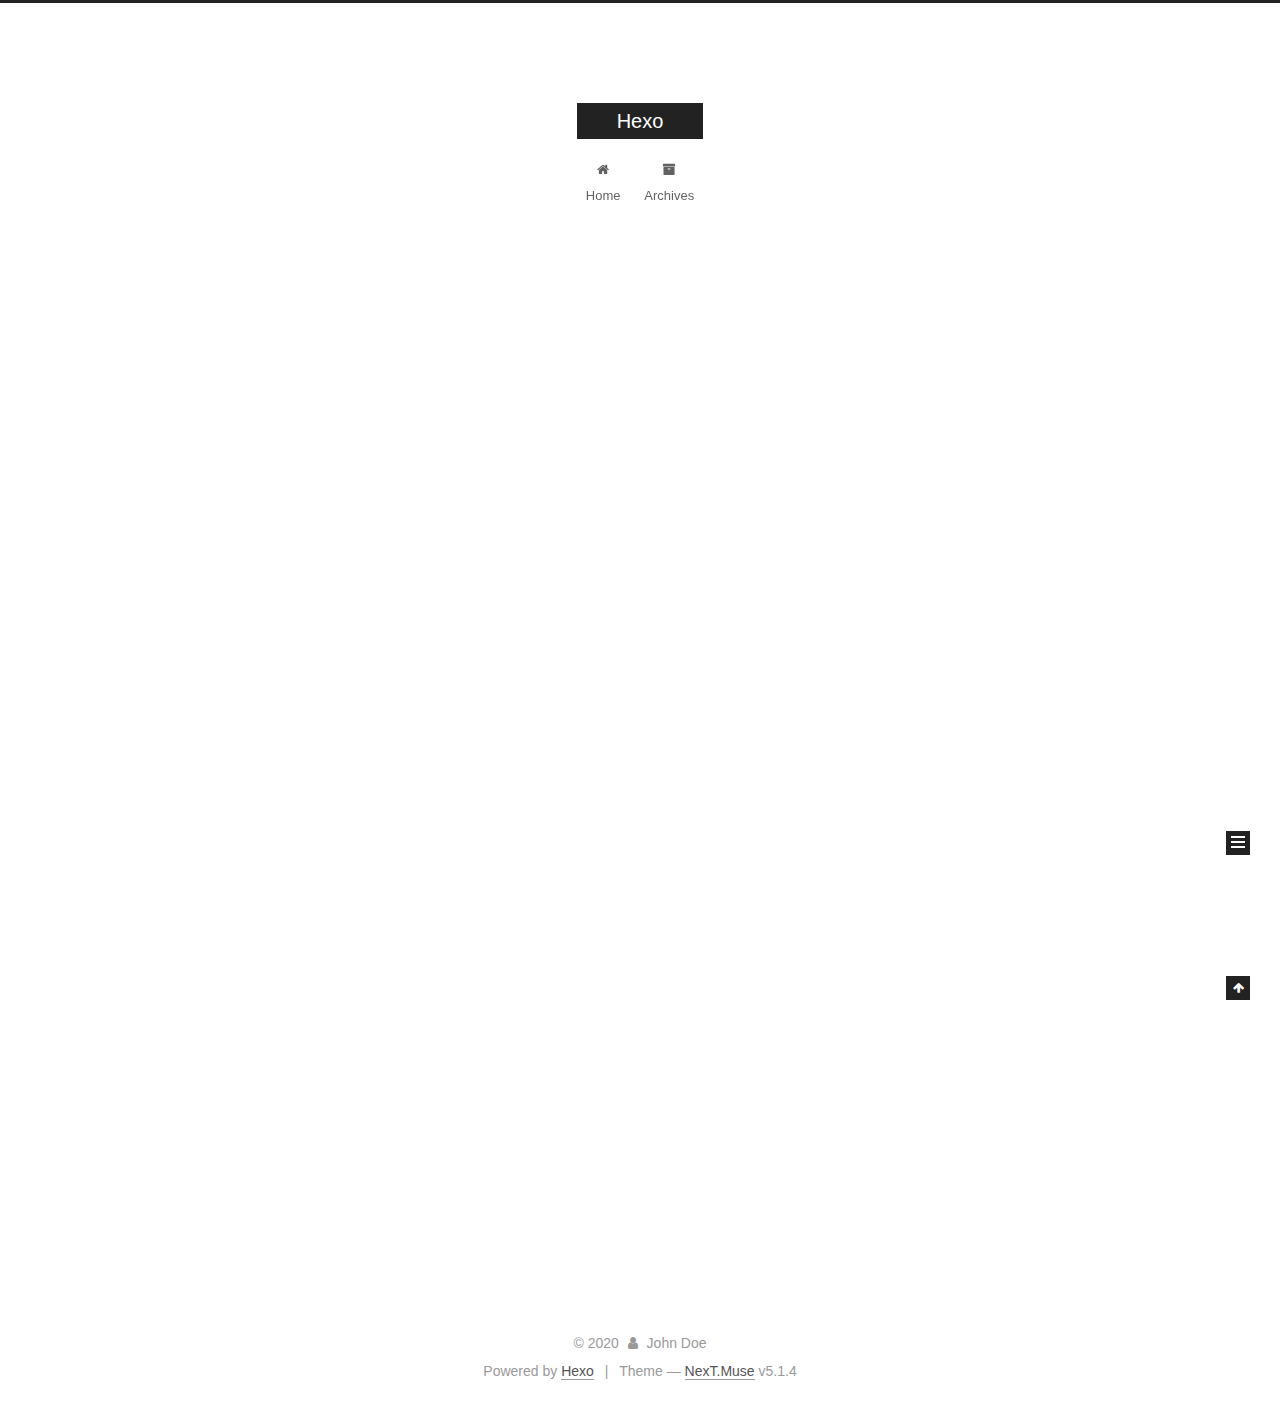
==== index.html @ 00e8ce60 "Site updated: 2020-04-07 21:01:30" ====
<!DOCTYPE html>



  


<html class="theme-next muse use-motion" lang="en">
<head>
  <meta charset="UTF-8"/>
<meta http-equiv="X-UA-Compatible" content="IE=edge" />
<meta name="viewport" content="width=device-width, initial-scale=1, maximum-scale=1"/>
<meta name="theme-color" content="#222">









<meta http-equiv="Cache-Control" content="no-transform" />
<meta http-equiv="Cache-Control" content="no-siteapp" />
















  
  
  <link href="/lib/fancybox/source/jquery.fancybox.css?v=2.1.5" rel="stylesheet" type="text/css" />







<link href="/lib/font-awesome/css/font-awesome.min.css?v=4.6.2" rel="stylesheet" type="text/css" />

<link href="/css/main.css?v=5.1.4" rel="stylesheet" type="text/css" />


  <link rel="apple-touch-icon" sizes="180x180" href="/images/apple-touch-icon-next.png?v=5.1.4">


  <link rel="icon" type="image/png" sizes="32x32" href="/images/favicon-32x32-next.png?v=5.1.4">


  <link rel="icon" type="image/png" sizes="16x16" href="/images/favicon-16x16-next.png?v=5.1.4">


  <link rel="mask-icon" href="/images/logo.svg?v=5.1.4" color="#222">





  <meta name="keywords" content="Hexo, NexT" />










<meta property="og:type" content="website">
<meta property="og:title" content="Hexo">
<meta property="og:url" content="http://yoursite.com/index.html">
<meta property="og:site_name" content="Hexo">
<meta property="og:locale" content="en_US">
<meta property="article:author" content="John Doe">
<meta name="twitter:card" content="summary">



<script type="text/javascript" id="hexo.configurations">
  var NexT = window.NexT || {};
  var CONFIG = {
    root: '/',
    scheme: 'Muse',
    version: '5.1.4',
    sidebar: {"position":"left","display":"post","offset":12,"b2t":false,"scrollpercent":false,"onmobile":false},
    fancybox: true,
    tabs: true,
    motion: {"enable":true,"async":false,"transition":{"post_block":"fadeIn","post_header":"slideDownIn","post_body":"slideDownIn","coll_header":"slideLeftIn","sidebar":"slideUpIn"}},
    duoshuo: {
      userId: '0',
      author: 'Author'
    },
    algolia: {
      applicationID: '',
      apiKey: '',
      indexName: '',
      hits: {"per_page":10},
      labels: {"input_placeholder":"Search for Posts","hits_empty":"We didn't find any results for the search: ${query}","hits_stats":"${hits} results found in ${time} ms"}
    }
  };
</script>



  <link rel="canonical" href="http://yoursite.com/"/>





  <title>Hexo</title>
  








<meta name="generator" content="Hexo 4.2.0"></head>

<body itemscope itemtype="http://schema.org/WebPage" lang="en">

  
  
    
  

  <div class="container sidebar-position-left 
  page-home">
    <div class="headband"></div>

    <header id="header" class="header" itemscope itemtype="http://schema.org/WPHeader">
      <div class="header-inner"><div class="site-brand-wrapper">
  <div class="site-meta ">
    

    <div class="custom-logo-site-title">
      <a href="/"  class="brand" rel="start">
        <span class="logo-line-before"><i></i></span>
        <span class="site-title">Hexo</span>
        <span class="logo-line-after"><i></i></span>
      </a>
    </div>
      
        <p class="site-subtitle"></p>
      
  </div>

  <div class="site-nav-toggle">
    <button>
      <span class="btn-bar"></span>
      <span class="btn-bar"></span>
      <span class="btn-bar"></span>
    </button>
  </div>
</div>

<nav class="site-nav">
  

  
    <ul id="menu" class="menu">
      
        
        <li class="menu-item menu-item-home">
          <a href="/%20" rel="section">
            
              <i class="menu-item-icon fa fa-fw fa-home"></i> <br />
            
            Home
          </a>
        </li>
      
        
        <li class="menu-item menu-item-archives">
          <a href="/archives/%20" rel="section">
            
              <i class="menu-item-icon fa fa-fw fa-archive"></i> <br />
            
            Archives
          </a>
        </li>
      

      
    </ul>
  

  
</nav>



 </div>
    </header>

    <main id="main" class="main">
      <div class="main-inner">
        <div class="content-wrap">
          <div id="content" class="content">
            
  <section id="posts" class="posts-expand">
    
      

  

  
  
  

  <article class="post post-type-normal" itemscope itemtype="http://schema.org/Article">
  
  
  
  <div class="post-block">
    <link itemprop="mainEntityOfPage" href="http://yoursite.com/2020/04/07/hello-world/">

    <span hidden itemprop="author" itemscope itemtype="http://schema.org/Person">
      <meta itemprop="name" content="John Doe">
      <meta itemprop="description" content="">
      <meta itemprop="image" content="/images/avatar.gif">
    </span>

    <span hidden itemprop="publisher" itemscope itemtype="http://schema.org/Organization">
      <meta itemprop="name" content="Hexo">
    </span>

    
      <header class="post-header">

        
        
          <h1 class="post-title" itemprop="name headline">
                
                <a class="post-title-link" href="/2020/04/07/hello-world/" itemprop="url">Hello World</a></h1>
        

        <div class="post-meta">
          <span class="post-time">
            
              <span class="post-meta-item-icon">
                <i class="fa fa-calendar-o"></i>
              </span>
              
                <span class="post-meta-item-text">Posted on</span>
              
              <time title="Post created" itemprop="dateCreated datePublished" datetime="2020-04-07T20:03:23+08:00">
                2020-04-07
              </time>
            

            

            
          </span>

          

          
            
          

          
          

          

          

          

        </div>
      </header>
    

    
    
    
    <div class="post-body" itemprop="articleBody">

      
      

      
        
          
            <p>Welcome to <a href="https://hexo.io/" target="_blank" rel="noopener">Hexo</a>! This is your very first post. Check <a href="https://hexo.io/docs/" target="_blank" rel="noopener">documentation</a> for more info. If you get any problems when using Hexo, you can find the answer in <a href="https://hexo.io/docs/troubleshooting.html" target="_blank" rel="noopener">troubleshooting</a> or you can ask me on <a href="https://github.com/hexojs/hexo/issues" target="_blank" rel="noopener">GitHub</a>.</p>
<h2 id="Quick-Start"><a href="#Quick-Start" class="headerlink" title="Quick Start"></a>Quick Start</h2><h3 id="Create-a-new-post"><a href="#Create-a-new-post" class="headerlink" title="Create a new post"></a>Create a new post</h3><figure class="highlight bash"><table><tr><td class="gutter"><pre><span class="line">1</span><br></pre></td><td class="code"><pre><span class="line">$ hexo new <span class="string">"My New Post"</span></span><br></pre></td></tr></table></figure>

<p>More info: <a href="https://hexo.io/docs/writing.html" target="_blank" rel="noopener">Writing</a></p>
<h3 id="Run-server"><a href="#Run-server" class="headerlink" title="Run server"></a>Run server</h3><figure class="highlight bash"><table><tr><td class="gutter"><pre><span class="line">1</span><br></pre></td><td class="code"><pre><span class="line">$ hexo server</span><br></pre></td></tr></table></figure>

<p>More info: <a href="https://hexo.io/docs/server.html" target="_blank" rel="noopener">Server</a></p>
<h3 id="Generate-static-files"><a href="#Generate-static-files" class="headerlink" title="Generate static files"></a>Generate static files</h3><figure class="highlight bash"><table><tr><td class="gutter"><pre><span class="line">1</span><br></pre></td><td class="code"><pre><span class="line">$ hexo generate</span><br></pre></td></tr></table></figure>

<p>More info: <a href="https://hexo.io/docs/generating.html" target="_blank" rel="noopener">Generating</a></p>
<h3 id="Deploy-to-remote-sites"><a href="#Deploy-to-remote-sites" class="headerlink" title="Deploy to remote sites"></a>Deploy to remote sites</h3><figure class="highlight bash"><table><tr><td class="gutter"><pre><span class="line">1</span><br></pre></td><td class="code"><pre><span class="line">$ hexo deploy</span><br></pre></td></tr></table></figure>

<p>More info: <a href="https://hexo.io/docs/one-command-deployment.html" target="_blank" rel="noopener">Deployment</a></p>

          
        
      
    </div>
    
    
    

    

    

    

    <footer class="post-footer">
      

      

      

      
      
        <div class="post-eof"></div>
      
    </footer>
  </div>
  
  
  
  </article>


    
  </section>

  


          </div>
          


          

        </div>
        
          
  
  <div class="sidebar-toggle">
    <div class="sidebar-toggle-line-wrap">
      <span class="sidebar-toggle-line sidebar-toggle-line-first"></span>
      <span class="sidebar-toggle-line sidebar-toggle-line-middle"></span>
      <span class="sidebar-toggle-line sidebar-toggle-line-last"></span>
    </div>
  </div>

  <aside id="sidebar" class="sidebar">
    
    <div class="sidebar-inner">

      

      

      <section class="site-overview-wrap sidebar-panel sidebar-panel-active">
        <div class="site-overview">
          <div class="site-author motion-element" itemprop="author" itemscope itemtype="http://schema.org/Person">
            
              <p class="site-author-name" itemprop="name">John Doe</p>
              <p class="site-description motion-element" itemprop="description"></p>
          </div>

          <nav class="site-state motion-element">

            
              <div class="site-state-item site-state-posts">
              
                <a href="/archives/%20%7C%7C%20archive">
              
                  <span class="site-state-item-count">1</span>
                  <span class="site-state-item-name">posts</span>
                </a>
              </div>
            

            

            

          </nav>

          

          

          
          

          
          

          

        </div>
      </section>

      

      

    </div>
  </aside>


        
      </div>
    </main>

    <footer id="footer" class="footer">
      <div class="footer-inner">
        <div class="copyright">&copy; <span itemprop="copyrightYear">2020</span>
  <span class="with-love">
    <i class="fa fa-user"></i>
  </span>
  <span class="author" itemprop="copyrightHolder">John Doe</span>

  
</div>


  <div class="powered-by">Powered by <a class="theme-link" target="_blank" href="https://hexo.io">Hexo</a></div>



  <span class="post-meta-divider">|</span>



  <div class="theme-info">Theme &mdash; <a class="theme-link" target="_blank" href="https://github.com/iissnan/hexo-theme-next">NexT.Muse</a> v5.1.4</div>




        







        
      </div>
    </footer>

    
      <div class="back-to-top">
        <i class="fa fa-arrow-up"></i>
        
      </div>
    

    

  </div>

  

<script type="text/javascript">
  if (Object.prototype.toString.call(window.Promise) !== '[object Function]') {
    window.Promise = null;
  }
</script>









  












  
  
    <script type="text/javascript" src="/lib/jquery/index.js?v=2.1.3"></script>
  

  
  
    <script type="text/javascript" src="/lib/fastclick/lib/fastclick.min.js?v=1.0.6"></script>
  

  
  
    <script type="text/javascript" src="/lib/jquery_lazyload/jquery.lazyload.js?v=1.9.7"></script>
  

  
  
    <script type="text/javascript" src="/lib/velocity/velocity.min.js?v=1.2.1"></script>
  

  
  
    <script type="text/javascript" src="/lib/velocity/velocity.ui.min.js?v=1.2.1"></script>
  

  
  
    <script type="text/javascript" src="/lib/fancybox/source/jquery.fancybox.pack.js?v=2.1.5"></script>
  


  


  <script type="text/javascript" src="/js/src/utils.js?v=5.1.4"></script>

  <script type="text/javascript" src="/js/src/motion.js?v=5.1.4"></script>



  
  

  

  


  <script type="text/javascript" src="/js/src/bootstrap.js?v=5.1.4"></script>



  


  




	





  





  












  





  

  

  

  
  

  

  

  

</body>
</html>
---- css/main.css ----
/* normalize.css v3.0.2 | MIT License | git.io/normalize */
html {
  font-family: sans-serif; /* 1 */
  -ms-text-size-adjust: 100%; /* 2 */
  -webkit-text-size-adjust: 100%; /* 2 */
}
body {
  margin: 0;
}
article,
aside,
details,
figcaption,
figure,
footer,
header,
hgroup,
main,
menu,
nav,
section,
summary {
  display: block;
}
audio,
canvas,
progress,
video {
  display: inline-block; /* 1 */
  vertical-align: baseline; /* 2 */
}
audio:not([controls]) {
  display: none;
  height: 0;
}
[hidden],
template {
  display: none;
}
a {
  background-color: transparent;
}
a:active,
a:hover {
  outline: 0;
}
abbr[title] {
  border-bottom: 1px dotted;
}
b,
strong {
  font-weight: bold;
}
dfn {
  font-style: italic;
}
h1 {
  font-size: 2em;
  margin: 0.67em 0;
}
mark {
  background: #ff0;
  color: #000;
}
small {
  font-size: 80%;
}
sub,
sup {
  font-size: 75%;
  line-height: 0;
  position: relative;
  vertical-align: baseline;
}
sup {
  top: -0.5em;
}
sub {
  bottom: -0.25em;
}
img {
  border: 0;
}
svg:not(:root) {
  overflow: hidden;
}
figure {
  margin: 1em 40px;
}
hr {
  -moz-box-sizing: content-box;
  box-sizing: content-box;
  height: 0;
}
pre {
  overflow: auto;
}
code,
kbd,
pre,
samp {
  font-family: monospace, monospace;
  font-size: 1em;
}
button,
input,
optgroup,
select,
textarea {
  color: inherit; /* 1 */
  font: inherit; /* 2 */
  margin: 0; /* 3 */
}
button {
  overflow: visible;
}
button,
select {
  text-transform: none;
}
button,
html input[type="button"],
input[type="reset"],
input[type="submit"] {
  -webkit-appearance: button; /* 2 */
  cursor: pointer; /* 3 */
}
button[disabled],
html input[disabled] {
  cursor: default;
}
button::-moz-focus-inner,
input::-moz-focus-inner {
  border: 0;
  padding: 0;
}
input {
  line-height: normal;
}
input[type="checkbox"],
input[type="radio"] {
  box-sizing: border-box; /* 1 */
  padding: 0; /* 2 */
}
input[type="number"]::-webkit-inner-spin-button,
input[type="number"]::-webkit-outer-spin-button {
  height: auto;
}
input[type="search"] {
  -webkit-appearance: textfield; /* 1 */
  -moz-box-sizing: content-box;
  -webkit-box-sizing: content-box; /* 2 */
  box-sizing: content-box;
}
input[type="search"]::-webkit-search-cancel-button,
input[type="search"]::-webkit-search-decoration {
  -webkit-appearance: none;
}
fieldset {
  border: 1px solid #c0c0c0;
  margin: 0 2px;
  padding: 0.35em 0.625em 0.75em;
}
legend {
  border: 0; /* 1 */
  padding: 0; /* 2 */
}
textarea {
  overflow: auto;
}
optgroup {
  font-weight: bold;
}
table {
  border-collapse: collapse;
  border-spacing: 0;
}
td,
th {
  padding: 0;
}
::selection {
  background: #262a30;
  color: #fff;
}
body {
  position: relative;
  font-family: 'Lato', "PingFang SC", "Microsoft YaHei", sans-serif;
  font-size: 14px;
  line-height: 2;
  color: #555;
  background: #fff;
}
@media (max-width: 767px) {
  body {
    padding-right: 0 !important;
  }
}
@media (min-width: 768px) and (max-width: 991px) {
  body {
    padding-right: 0 !important;
  }
}
@media (min-width: 1600px) {
  body {
    font-size: 16px;
  }
}
h1,
h2,
h3,
h4,
h5,
h6 {
  margin: 0;
  padding: 0;
  font-weight: bold;
  line-height: 1.5;
  font-family: 'Lato', "PingFang SC", "Microsoft YaHei", sans-serif;
}
h2,
h3,
h4,
h5,
h6 {
  margin: 20px 0 15px;
}
h1 {
  font-size: 22px;
}
@media (max-width: 767px) {
  h1 {
    font-size: 18px;
  }
}
h2 {
  font-size: 20px;
}
@media (max-width: 767px) {
  h2 {
    font-size: 16px;
  }
}
h3 {
  font-size: 18px;
}
@media (max-width: 767px) {
  h3 {
    font-size: 14px;
  }
}
h4 {
  font-size: 16px;
}
@media (max-width: 767px) {
  h4 {
    font-size: 12px;
  }
}
h5 {
  font-size: 14px;
}
@media (max-width: 767px) {
  h5 {
    font-size: 10px;
  }
}
h6 {
  font-size: 12px;
}
@media (max-width: 767px) {
  h6 {
    font-size: 8px;
  }
}
p {
  margin: 0 0 20px 0;
}
a {
  color: #555;
  text-decoration: none;
  outline: none;
  border-bottom: 1px solid #999;
  word-wrap: break-word;
}
a:hover {
  color: #222;
  border-bottom-color: #222;
}
blockquote {
  margin: 0;
  padding: 0;
}
img {
  display: block;
  margin: auto;
  max-width: 100%;
  height: auto;
}
hr {
  margin: 40px 0;
  height: 3px;
  border: none;
  background-color: #ddd;
  background-image: repeating-linear-gradient(-45deg, #fff, #fff 4px, transparent 4px, transparent 8px);
}
blockquote {
  padding: 0 15px;
  color: #666;
  border-left: 4px solid #ddd;
}
blockquote cite::before {
  content: "-";
  padding: 0 5px;
}
dt {
  font-weight: 700;
}
dd {
  margin: 0;
  padding: 0;
}
kbd {
  border: 1px solid #ccc;
  border-radius: 0.2em;
  box-shadow: 0.1em 0.1em 0.2em rgba(0,0,0,0.1);
  background-color: #f9f9f9;
  font-family: inherit;
  background-image: -webkit-linear-gradient(top, #eee, #fff, #eee);
  padding: 0.1em 0.3em;
  white-space: nowrap;
}
.text-left {
  text-align: left;
}
.text-center {
  text-align: center;
}
.text-right {
  text-align: right;
}
.text-justify {
  text-align: justify;
}
.text-nowrap {
  white-space: nowrap;
}
.text-lowercase {
  text-transform: lowercase;
}
.text-uppercase {
  text-transform: uppercase;
}
.text-capitalize {
  text-transform: capitalize;
}
.center-block {
  display: block;
  margin-left: auto;
  margin-right: auto;
}
.clearfix:before,
.clearfix:after {
  content: " ";
  display: table;
}
.clearfix:after {
  clear: both;
}
.pullquote {
  width: 45%;
}
.pullquote.left {
  float: left;
  margin-left: 5px;
  margin-right: 10px;
}
.pullquote.right {
  float: right;
  margin-left: 10px;
  margin-right: 5px;
}
.affix.affix.affix {
  position: fixed;
}
.translation {
  margin-top: -20px;
  font-size: 14px;
  color: #999;
}
.scrollbar-measure {
  width: 100px;
  height: 100px;
  overflow: scroll;
  position: absolute;
  top: -9999px;
}
.use-motion .motion-element {
  opacity: 0;
}
table {
  margin: 20px 0;
  width: 100%;
  border-collapse: collapse;
  border-spacing: 0;
  border: 1px solid #ddd;
  font-size: 14px;
  table-layout: fixed;
  word-wrap: break-all;
}
table>tbody>tr:nth-of-type(odd) {
  background-color: #f9f9f9;
}
table>tbody>tr:hover {
  background-color: #f5f5f5;
}
caption,
th,
td {
  padding: 8px;
  text-align: left;
  vertical-align: middle;
  font-weight: normal;
}
th,
td {
  border-bottom: 3px solid #ddd;
  border-right: 1px solid #eee;
}
th {
  padding-bottom: 10px;
  font-weight: 700;
}
td {
  border-bottom-width: 1px;
}
html,
body {
  height: 100%;
}
.container {
  position: relative;
  min-height: 100%;
}
.header-inner {
  margin: 0 auto;
  padding: 100px 0 70px;
  width: 700px;
}
@media (min-width: 1600px) {
  .container .header-inner {
    width: 900px;
  }
}
.main {
  padding-bottom: 150px;
}
.main-inner {
  margin: 0 auto;
  width: 700px;
}
@media (min-width: 1600px) {
  .container .main-inner {
    width: 900px;
  }
}
.footer {
  position: absolute;
  left: 0;
  bottom: 0;
  width: 100%;
  min-height: 50px;
}
.footer-inner {
  box-sizing: border-box;
  margin: 20px auto;
  width: 700px;
}
@media (min-width: 1600px) {
  .container .footer-inner {
    width: 900px;
  }
}
pre,
.highlight {
  overflow: auto;
  margin: 20px 0;
  padding: 0;
  font-size: 13px;
  color: #4d4d4c;
  background: #f7f7f7;
  line-height: 1.6;
}
pre,
code {
  font-family: consolas, Menlo, "PingFang SC", "Microsoft YaHei", monospace;
}
code {
  padding: 2px 4px;
  word-wrap: break-word;
  color: #555;
  background: #eee;
  border-radius: 3px;
  font-size: 13px;
}
pre {
  padding: 10px;
}
pre code {
  padding: 0;
  color: #4d4d4c;
  background: none;
  text-shadow: none;
}
.highlight {
  border-radius: 1px;
}
.highlight pre {
  border: none;
  margin: 0;
  padding: 10px 0;
}
.highlight table {
  margin: 0;
  width: auto;
  border: none;
}
.highlight td {
  border: none;
  padding: 0;
}
.highlight figcaption {
  font-size: 1em;
  color: #4d4d4c;
  line-height: 1em;
  margin-bottom: 1em;
}
.highlight figcaption:before,
.highlight figcaption:after {
  content: " ";
  display: table;
}
.highlight figcaption:after {
  clear: both;
}
.highlight figcaption a {
  float: right;
  color: #4d4d4c;
}
.highlight figcaption a:hover {
  border-bottom-color: #4d4d4c;
}
.highlight .gutter pre {
  padding-left: 10px;
  padding-right: 10px;
  color: #869194;
  text-align: right;
  background-color: #eff2f3;
}
.highlight .code pre {
  width: 100%;
  padding-left: 10px;
  padding-right: 10px;
  background-color: #f7f7f7;
}
.highlight .line {
  height: 20px;
}
.gutter {
  -webkit-user-select: none;
  -moz-user-select: none;
  -ms-user-select: none;
  user-select: none;
}
.gist table {
  width: auto;
}
.gist table td {
  border: none;
}
pre .deletion {
  background: #fdd;
}
pre .addition {
  background: #dfd;
}
pre .meta {
  color: #8959a8;
}
pre .comment {
  color: #8e908c;
}
pre .variable,
pre .attribute,
pre .tag,
pre .regexp,
pre .ruby .constant,
pre .xml .tag .title,
pre .xml .pi,
pre .xml .doctype,
pre .html .doctype,
pre .css .id,
pre .css .class,
pre .css .pseudo {
  color: #c82829;
}
pre .number,
pre .preprocessor,
pre .built_in,
pre .literal,
pre .params,
pre .constant,
pre .command {
  color: #f5871f;
}
pre .ruby .class .title,
pre .css .rules .attribute,
pre .string,
pre .value,
pre .inheritance,
pre .header,
pre .ruby .symbol,
pre .xml .cdata,
pre .special,
pre .number,
pre .formula {
  color: #718c00;
}
pre .title,
pre .css .hexcolor {
  color: #3e999f;
}
pre .function,
pre .python .decorator,
pre .python .title,
pre .ruby .function .title,
pre .ruby .title .keyword,
pre .perl .sub,
pre .javascript .title,
pre .coffeescript .title {
  color: #4271ae;
}
pre .keyword,
pre .javascript .function {
  color: #8959a8;
}
.full-image.full-image.full-image.full-image {
  border: none;
  max-width: 100%;
  width: auto;
  margin: 20px auto 25px;
}
@media (min-width: 992px) {
  .full-image.full-image.full-image.full-image {
    max-width: none;
    width: 110%;
    margin: 25px -5%;
  }
}
.blockquote-center,
.page-home .post-type-quote blockquote,
.page-post-detail .post-type-quote blockquote {
  position: relative;
  margin: 40px 0;
  padding: 0;
  border-left: none;
  text-align: center;
}
.blockquote-center::before,
.page-home .post-type-quote blockquote::before,
.page-post-detail .post-type-quote blockquote::before,
.blockquote-center::after,
.page-home .post-type-quote blockquote::after,
.page-post-detail .post-type-quote blockquote::after {
  position: absolute;
  content: ' ';
  display: block;
  width: 100%;
  height: 24px;
  opacity: 0.2;
  background-repeat: no-repeat;
  background-position: 0 -6px;
  background-size: 22px 22px;
}
.blockquote-center::before,
.page-home .post-type-quote blockquote::before,
.page-post-detail .post-type-quote blockquote::before {
  top: -20px;
  background-image: url("../images/quote-l.svg");
  border-top: 1px solid #ccc;
}
.blockquote-center::after,
.page-home .post-type-quote blockquote::after,
.page-post-detail .post-type-quote blockquote::after {
  bottom: -20px;
  background-image: url("../images/quote-r.svg");
  border-bottom: 1px solid #ccc;
  background-position: 100% 8px;
}
.blockquote-center p,
.page-home .post-type-quote blockquote p,
.page-post-detail .post-type-quote blockquote p,
.blockquote-center div,
.page-home .post-type-quote blockquote div,
.page-post-detail .post-type-quote blockquote div {
  text-align: center;
}
.post .post-body .group-picture img {
  box-sizing: border-box;
  padding: 0 3px;
  border: none;
}
.post .group-picture-row {
  overflow: hidden;
  margin-top: 6px;
}
.post .group-picture-row:first-child {
  margin-top: 0;
}
.post .group-picture-column {
  float: left;
}
.page-post-detail .post-body .group-picture-column {
  float: none;
  margin-top: 10px;
  width: auto !important;
}
.page-post-detail .post-body .group-picture-column img {
  margin: 0 auto;
}
.page-archive .group-picture-container {
  overflow: hidden;
}
.page-archive .group-picture-row {
  float: left;
}
.page-archive .group-picture-row:first-child {
  margin-top: 6px;
}
.page-archive .group-picture-column {
  max-width: 150px;
  max-height: 150px;
}
.post-body .note {
  position: relative;
  padding: 15px;
  margin-bottom: 20px;
  border: 1px solid #eee;
  border-left-width: 5px;
  border-radius: 3px;
}
.post-body .note h2,
.post-body .note h3,
.post-body .note h4,
.post-body .note h5,
.post-body .note h6 {
  margin-top: 0;
  margin-bottom: 0;
  border-bottom: initial;
  padding-top: 0 !important;
}
.post-body .note p:first-child,
.post-body .note ul:first-child,
.post-body .note ol:first-child,
.post-body .note table:first-child,
.post-body .note pre:first-child,
.post-body .note blockquote:first-child {
  margin-top: 0;
}
.post-body .note p:last-child,
.post-body .note ul:last-child,
.post-body .note ol:last-child,
.post-body .note table:last-child,
.post-body .note pre:last-child,
.post-body .note blockquote:last-child {
  margin-bottom: 0;
}
.post-body .note.default {
  border-left-color: #777;
}
.post-body .note.default h2,
.post-body .note.default h3,
.post-body .note.default h4,
.post-body .note.default h5,
.post-body .note.default h6 {
  color: #777;
}
.post-body .note.primary {
  border-left-color: #6f42c1;
}
.post-body .note.primary h2,
.post-body .note.primary h3,
.post-body .note.primary h4,
.post-body .note.primary h5,
.post-body .note.primary h6 {
  color: #6f42c1;
}
.post-body .note.info {
  border-left-color: #428bca;
}
.post-body .note.info h2,
.post-body .note.info h3,
.post-body .note.info h4,
.post-body .note.info h5,
.post-body .note.info h6 {
  color: #428bca;
}
.post-body .note.success {
  border-left-color: #5cb85c;
}
.post-body .note.success h2,
.post-body .note.success h3,
.post-body .note.success h4,
.post-body .note.success h5,
.post-body .note.success h6 {
  color: #5cb85c;
}
.post-body .note.warning {
  border-left-color: #f0ad4e;
}
.post-body .note.warning h2,
.post-body .note.warning h3,
.post-body .note.warning h4,
.post-body .note.warning h5,
.post-body .note.warning h6 {
  color: #f0ad4e;
}
.post-body .note.danger {
  border-left-color: #d9534f;
}
.post-body .note.danger h2,
.post-body .note.danger h3,
.post-body .note.danger h4,
.post-body .note.danger h5,
.post-body .note.danger h6 {
  color: #d9534f;
}
.post-body .label {
  display: inline;
  padding: 0 2px;
  white-space: nowrap;
}
.post-body .label.default {
  background-color: #f0f0f0;
}
.post-body .label.primary {
  background-color: #efe6f7;
}
.post-body .label.info {
  background-color: #e5f2f8;
}
.post-body .label.success {
  background-color: #e7f4e9;
}
.post-body .label.warning {
  background-color: #fcf6e1;
}
.post-body .label.danger {
  background-color: #fae8eb;
}
.post-body .tabs {
  position: relative;
  display: block;
  margin-bottom: 20px;
  padding-top: 10px;
}
.post-body .tabs ul.nav-tabs {
  margin: 0;
  padding: 0;
  display: flex;
  margin-bottom: -1px;
}
@media (max-width: 413px) {
  .post-body .tabs ul.nav-tabs {
    display: block;
    margin-bottom: 5px;
  }
}
.post-body .tabs ul.nav-tabs li.tab {
  list-style-type: none !important;
  margin: 0 0.25em 0 0;
  border-top: 3px solid transparent;
  border-left: 1px solid transparent;
  border-right: 1px solid transparent;
}
@media (max-width: 413px) {
  .post-body .tabs ul.nav-tabs li.tab {
    margin: initial;
    border-top: 1px solid transparent;
    border-left: 3px solid transparent;
    border-right: 1px solid transparent;
    border-bottom: 1px solid transparent;
  }
}
.post-body .tabs ul.nav-tabs li.tab a {
  outline: 0;
  border-bottom: initial;
  display: block;
  line-height: 1.8em;
  padding: 0.25em 0.75em;
  transition-duration: 0.2s;
  transition-timing-function: ease-out;
  transition-delay: 0s;
}
.post-body .tabs ul.nav-tabs li.tab a i {
  width: 1.285714285714286em;
}
.post-body .tabs ul.nav-tabs li.tab.active {
  border-top: 3px solid #fc6423;
  border-left: 1px solid #ddd;
  border-right: 1px solid #ddd;
  background-color: #fff;
}
@media (max-width: 413px) {
  .post-body .tabs ul.nav-tabs li.tab.active {
    border-top: 1px solid #ddd;
    border-left: 3px solid #fc6423;
    border-right: 1px solid #ddd;
    border-bottom: 1px solid #ddd;
  }
}
.post-body .tabs ul.nav-tabs li.tab.active a {
  cursor: default;
  color: #555;
}
.post-body .tabs .tab-content {
  background-color: #fff;
}
.post-body .tabs .tab-content .tab-pane {
  border: 1px solid #ddd;
  padding: 20px 20px 0 20px;
}
.post-body .tabs .tab-content .tab-pane:not(.active) {
  display: none !important;
}
.post-body .tabs .tab-content .tab-pane.active {
  display: block !important;
}
.btn {
  display: inline-block;
  padding: 0 20px;
  font-size: 14px;
  color: #fff;
  background: #222;
  border: 2px solid #222;
  text-decoration: none;
  border-radius: 0;
  transition-property: background-color;
  transition-duration: 0.2s;
  transition-timing-function: ease-in-out;
  transition-delay: 0s;
  line-height: 2;
}
.btn:hover {
  border-color: #222;
  color: #222;
  background: #fff;
}
.btn +.btn {
  margin: 0 0 8px 8px;
}
.btn .fa-fw {
  width: 1.285714285714286em;
  text-align: left;
}
.btn-bar {
  display: block;
  width: 22px;
  height: 2px;
  background: #555;
  border-radius: 1px;
}
.btn-bar+.btn-bar {
  margin-top: 4px;
}
.pagination {
  margin: 120px 0 40px;
  text-align: center;
  border-top: 1px solid #eee;
}
.page-number-basic,
.pagination .prev,
.pagination .next,
.pagination .page-number,
.pagination .space {
  display: inline-block;
  position: relative;
  top: -1px;
  margin: 0 10px;
  padding: 0 11px;
}
@media (max-width: 767px) {
  .page-number-basic,
  .pagination .prev,
  .pagination .next,
  .pagination .page-number,
  .pagination .space {
    margin: 0 5px;
  }
}
.pagination .prev,
.pagination .next,
.pagination .page-number {
  border-bottom: 0;
  border-top: 1px solid #eee;
  transition-property: border-color;
  transition-duration: 0.2s;
  transition-timing-function: ease-in-out;
  transition-delay: 0s;
}
.pagination .prev:hover,
.pagination .next:hover,
.pagination .page-number:hover {
  border-top-color: #222;
}
.pagination .space {
  padding: 0;
  margin: 0;
}
.pagination .prev {
  margin-left: 0;
}
.pagination .next {
  margin-right: 0;
}
.pagination .page-number.current {
  color: #fff;
  background: #ccc;
  border-top-color: #ccc;
}
@media (max-width: 767px) {
  .pagination {
    border-top: none;
  }
  .pagination .prev,
  .pagination .next,
  .pagination .page-number {
    margin-bottom: 10px;
    border-top: 0;
    border-bottom: 1px solid #eee;
    padding: 0 10px;
  }
  .pagination .prev:hover,
  .pagination .next:hover,
  .pagination .page-number:hover {
    border-bottom-color: #222;
  }
}
.comments {
  margin: 60px 20px 0;
}
.tag-cloud {
  text-align: center;
}
.tag-cloud a {
  display: inline-block;
  margin: 10px;
}
.back-to-top {
  box-sizing: border-box;
  position: fixed;
  bottom: -100px;
  right: 30px;
  z-index: 1050;
  padding: 0 6px;
  width: 24px;
  background: #222;
  font-size: 12px;
  opacity: 1;
  color: #fff;
  cursor: pointer;
  text-align: center;
  -webkit-transform: translateZ(0);
  transition-property: bottom;
  transition-duration: 0.2s;
  transition-timing-function: ease-in-out;
  transition-delay: 0s;
}
@media (min-width: 768px) and (max-width: 991px) {
  .back-to-top {
    display: none !important;
  }
}
@media (max-width: 767px) {
  .back-to-top {
    display: none !important;
  }
}
.back-to-top.back-to-top-on {
  bottom: 19px;
}
.header {
  background: transparent;
}
.header-inner {
  position: relative;
}
.headband {
  height: 3px;
  background: #222;
}
.site-meta {
  margin: 0;
  text-align: center;
}
@media (max-width: 767px) {
  .site-meta {
    text-align: center;
  }
}
.brand {
  position: relative;
  display: inline-block;
  padding: 0 40px;
  color: #fff;
  background: #222;
  border-bottom: none;
}
.brand:hover {
  color: #fff;
}
.logo {
  display: inline-block;
  margin-right: 5px;
  line-height: 36px;
  vertical-align: top;
}
.site-title {
  display: inline-block;
  vertical-align: top;
  line-height: 36px;
  font-size: 20px;
  font-weight: normal;
  font-family: 'Lato', "PingFang SC", "Microsoft YaHei", sans-serif;
}
.site-subtitle {
  margin-top: 10px;
  font-size: 13px;
  color: #999;
}
.use-motion .brand {
  opacity: 0;
}
.use-motion .logo,
.use-motion .site-title,
.use-motion .site-subtitle {
  opacity: 0;
  position: relative;
  top: -10px;
}
.site-nav-toggle {
  display: none;
  position: absolute;
  top: 10px;
  left: 10px;
}
@media (max-width: 767px) {
  .site-nav-toggle {
    display: block;
  }
}
.site-nav-toggle button {
  margin-top: 2px;
  padding: 9px 10px;
  background: transparent;
  border: none;
}
@media (max-width: 767px) {
  .site-nav {
    display: none;
    margin: 0 -10px;
    padding: 0 10px;
    clear: both;
    border-top: 1px solid #ddd;
  }
}
@media (min-width: 768px) and (max-width: 991px) {
  .site-nav {
    display: block !important;
  }
}
@media (min-width: 992px) {
  .site-nav {
    display: block !important;
  }
}
.menu {
  margin-top: 20px;
  padding-left: 0;
  text-align: center;
}
.menu .menu-item {
  display: inline-block;
  margin: 0 10px;
  list-style: none;
}
@media screen and (max-width: 767px) {
  .menu .menu-item {
    margin-top: 10px;
  }
}
.menu .menu-item a {
  display: block;
  font-size: 13px;
  line-height: inherit;
  border-bottom: 1px solid transparent;
  transition-property: border-color;
  transition-duration: 0.2s;
  transition-timing-function: ease-in-out;
  transition-delay: 0s;
}
.menu .menu-item a:hover {
  border-bottom-color: #222;
}
.menu .menu-item .fa {
  margin-right: 5px;
}
.use-motion .menu-item {
  opacity: 0;
}
.post-body {
  font-family: 'Lato', "PingFang SC", "Microsoft YaHei", sans-serif;
}
@media (max-width: 767px) {
  .post-body {
    word-break: break-word;
  }
}
.post-body .fancybox img {
  display: block !important;
  margin: 0 auto;
  cursor: pointer;
  cursor: zoom-in;
  cursor: -webkit-zoom-in;
}
.post-body .image-caption,
.post-body .figure .caption {
  margin: -20px auto 15px;
  text-align: center;
  font-size: 14px;
  color: #999;
  font-weight: bold;
  line-height: 1;
}
.post-sticky-flag {
  display: inline-block;
  font-size: 16px;
  -ms-transform: rotate(30deg);
  -webkit-transform: rotate(30deg);
  -moz-transform: rotate(30deg);
  -ms-transform: rotate(30deg);
  -o-transform: rotate(30deg);
  transform: rotate(30deg);
}
.use-motion .post-block,
.use-motion .pagination,
.use-motion .comments {
  opacity: 0;
}
.use-motion .post-header {
  opacity: 0;
}
.use-motion .post-body {
  opacity: 0;
}
.use-motion .collection-title {
  opacity: 0;
}
.posts-expand {
  padding-top: 40px;
}
@media (max-width: 767px) {
  .posts-expand {
    margin: 0 20px;
  }
  .post-body pre .gutter pre {
    padding-right: 10px;
  }
  .post-body .highlight {
    margin-left: 0px;
    margin-right: 0px;
    padding: 0;
  }
  .post-body .highlight .gutter pre {
    padding-right: 10px;
  }
}
@media (min-width: 992px) {
  .posts-expand .post-body {
    text-align: justify;
  }
}
.posts-expand .post-body h2,
.posts-expand .post-body h3,
.posts-expand .post-body h4,
.posts-expand .post-body h5,
.posts-expand .post-body h6 {
  padding-top: 10px;
}
.posts-expand .post-body h2 .header-anchor,
.posts-expand .post-body h3 .header-anchor,
.posts-expand .post-body h4 .header-anchor,
.posts-expand .post-body h5 .header-anchor,
.posts-expand .post-body h6 .header-anchor {
  float: right;
  margin-left: 10px;
  color: #ccc;
  border-bottom-style: none;
  visibility: hidden;
}
.posts-expand .post-body h2 .header-anchor:hover,
.posts-expand .post-body h3 .header-anchor:hover,
.posts-expand .post-body h4 .header-anchor:hover,
.posts-expand .post-body h5 .header-anchor:hover,
.posts-expand .post-body h6 .header-anchor:hover {
  color: inherit;
}
.posts-expand .post-body h2:hover .header-anchor,
.posts-expand .post-body h3:hover .header-anchor,
.posts-expand .post-body h4:hover .header-anchor,
.posts-expand .post-body h5:hover .header-anchor,
.posts-expand .post-body h6:hover .header-anchor {
  visibility: visible;
}
.posts-expand .post-body ul li {
  list-style: circle;
}
.posts-expand .post-body img {
  box-sizing: border-box;
  margin: auto;
  padding: 3px;
  border: 1px solid #ddd;
}
.posts-expand .post-body .fancybox img {
  margin: 0 auto 25px;
}
@media (max-width: 767px) {
  .posts-collapse {
    margin: 0 20px;
  }
  .posts-collapse .post-title,
  .posts-collapse .post-meta {
    display: block;
    width: auto;
    text-align: left;
  }
}
.posts-collapse {
  position: relative;
  z-index: 1010;
  margin-left: 55px;
}
.posts-collapse::after {
  content: " ";
  position: absolute;
  top: 20px;
  left: 0;
  margin-left: -2px;
  width: 4px;
  height: 100%;
  background: #f5f5f5;
  z-index: -1;
}
@media (max-width: 767px) {
  .posts-collapse {
    margin: 0 20px;
  }
}
.posts-collapse .collection-title {
  position: relative;
  margin: 60px 0;
}
.posts-collapse .collection-title h1,
.posts-collapse .collection-title h2 {
  margin-left: 20px;
}
.posts-collapse .collection-title small {
  color: #bbb;
  margin-left: 5px;
}
.posts-collapse .collection-title::before {
  content: " ";
  position: absolute;
  left: 0;
  top: 50%;
  margin-left: -4px;
  margin-top: -4px;
  width: 8px;
  height: 8px;
  background: #bbb;
  border-radius: 50%;
}
.posts-collapse .post {
  margin: 30px 0;
}
.posts-collapse .post-header {
  position: relative;
  transition-duration: 0.2s;
  transition-timing-function: ease-in-out;
  transition-delay: 0s;
  transition-property: border;
  border-bottom: 1px dashed #ccc;
}
.posts-collapse .post-header::before {
  content: " ";
  position: absolute;
  left: 0;
  top: 12px;
  width: 6px;
  height: 6px;
  margin-left: -4px;
  background: #bbb;
  border-radius: 50%;
  border: 1px solid #fff;
  transition-duration: 0.2s;
  transition-timing-function: ease-in-out;
  transition-delay: 0s;
  transition-property: background;
}
.posts-collapse .post-header:hover {
  border-bottom-color: #666;
}
.posts-collapse .post-header:hover::before {
  background: #222;
}
.posts-collapse .post-meta {
  position: absolute;
  font-size: 12px;
  left: 20px;
  top: 5px;
}
.posts-collapse .post-comments-count {
  display: none;
}
.posts-collapse .post-title {
  margin-left: 60px;
  font-size: 16px;
  font-weight: normal;
  line-height: inherit;
}
.posts-collapse .post-title::after {
  margin-left: 3px;
  opacity: 0.6;
}
.posts-collapse .post-title a {
  color: #666;
  border-bottom: none;
}
.page-home .post-type-quote .post-header,
.page-post-detail .post-type-quote .post-header,
.page-home .post-type-quote .post-tags,
.page-post-detail .post-type-quote .post-tags {
  display: none;
}
.posts-expand .post-title {
  text-align: center;
  word-break: break-word;
  font-weight: 400;
}
.posts-expand .post-title-link {
  display: inline-block;
  position: relative;
  color: #555;
  border-bottom: none;
  line-height: 1.2;
  vertical-align: top;
}
.posts-expand .post-title-link::before {
  content: "";
  position: absolute;
  width: 100%;
  height: 2px;
  bottom: 0;
  left: 0;
  background-color: #000;
  visibility: hidden;
  -webkit-transform: scaleX(0);
  -moz-transform: scaleX(0);
  -ms-transform: scaleX(0);
  -o-transform: scaleX(0);
  transform: scaleX(0);
  transition-duration: 0.2s;
  transition-timing-function: ease-in-out;
  transition-delay: 0s;
}
.posts-expand .post-title-link:hover::before {
  visibility: visible;
  -webkit-transform: scaleX(1);
  -moz-transform: scaleX(1);
  -ms-transform: scaleX(1);
  -o-transform: scaleX(1);
  transform: scaleX(1);
}
.posts-expand .post-title-link .fa {
  font-size: 16px;
}
.posts-expand .post-meta {
  margin: 3px 0 60px 0;
  color: #999;
  font-family: 'Lato', "PingFang SC", "Microsoft YaHei", sans-serif;
  font-size: 12px;
  text-align: center;
}
.posts-expand .post-meta .post-category-list {
  display: inline-block;
  margin: 0;
  padding: 3px;
}
.posts-expand .post-meta .post-category-list-link {
  color: #999;
}
.posts-expand .post-meta .post-description {
  font-size: 14px;
  margin-top: 2px;
}
.post-meta-divider {
  margin: 0 0.5em;
}
.post-meta-item-icon {
  margin-right: 3px;
}
@media (min-width: 768px) and (max-width: 991px) {
  .post-meta-item-icon {
    display: inline-block;
  }
}
@media (max-width: 767px) {
  .post-meta-item-icon {
    display: inline-block;
  }
}
@media (min-width: 768px) and (max-width: 991px) {
  .post-meta-item-text {
    display: none;
  }
}
@media (max-width: 767px) {
  .post-meta-item-text {
    display: none;
  }
}
@media (max-width: 767px) {
  .posts-expand .post-comments-count {
    display: none;
  }
}
.post-button {
  margin-top: 40px;
}
.posts-expand .post-tags {
  margin-top: 40px;
  text-align: center;
}
.posts-expand .post-tags a {
  display: inline-block;
  margin-right: 10px;
  font-size: 13px;
}
.post-nav {
  display: table;
  margin-top: 15px;
  width: 100%;
  border-top: 1px solid #eee;
}
.post-nav-divider {
  display: table-cell;
  width: 10%;
}
.post-nav-item {
  display: table-cell;
  padding: 10px 0 0 0;
  width: 45%;
  vertical-align: top;
}
.post-nav-item a {
  position: relative;
  display: block;
  line-height: 25px;
  font-size: 14px;
  color: #555;
  border-bottom: none;
}
.post-nav-item a:hover {
  color: #222;
  border-bottom: none;
}
.post-nav-item a:active {
  top: 2px;
}
.post-nav-item .fa {
  position: absolute;
  top: 8px;
  left: 0;
  font-size: 12px;
}
.post-nav-next a {
  padding-left: 15px;
}
.post-nav-prev {
  text-align: right;
}
.post-nav-prev a {
  padding-right: 15px;
}
.post-nav-prev .fa {
  right: 0;
  left: auto;
}
.posts-expand .post-eof {
  display: block;
  margin: 80px auto 60px;
  width: 8%;
  height: 1px;
  background: #ccc;
  text-align: center;
}
.post:last-child .post-eof.post-eof.post-eof {
  display: none;
}
.post-gallery {
  display: table;
  table-layout: fixed;
  width: 100%;
  border-collapse: separate;
}
.post-gallery-row {
  display: table-row;
}
.post-gallery .post-gallery-img {
  display: table-cell;
  text-align: center;
  vertical-align: middle;
  border: none;
}
.post-gallery .post-gallery-img img {
  max-width: 100%;
  max-height: 100%;
  border: none;
}
.fancybox-close,
.fancybox-close:hover {
  border: none;
}
.rtl.post-body p,
.rtl.post-body a,
.rtl.post-body h1,
.rtl.post-body h2,
.rtl.post-body h3,
.rtl.post-body h4,
.rtl.post-body h5,
.rtl.post-body h6,
.rtl.post-body li,
.rtl.post-body ul,
.rtl.post-body ol {
  direction: rtl;
  font-family: UKIJ Ekran;
}
.rtl.post-title {
  font-family: UKIJ Ekran;
}
.sidebar {
  position: fixed;
  right: 0;
  top: 0;
  bottom: 0;
  width: 0;
  z-index: 1040;
  box-shadow: inset 0 2px 6px #000;
  background: #222;
  -webkit-transform: translateZ(0);
}
.sidebar a {
  color: #999;
  border-bottom-color: #555;
}
.sidebar a:hover {
  color: #eee;
}
@media (min-width: 768px) and (max-width: 991px) {
  .sidebar {
    display: none !important;
  }
}
@media (max-width: 767px) {
  .sidebar {
    display: none !important;
  }
}
.sidebar-inner {
  position: relative;
  padding: 20px 10px;
  color: #999;
  text-align: center;
}
.site-overview-wrap {
  overflow: hidden;
}
.site-overview {
  overflow-y: auto;
  overflow-x: hidden;
}
.sidebar-toggle {
  position: fixed;
  right: 30px;
  bottom: 45px;
  width: 14px;
  height: 14px;
  padding: 5px;
  background: #222;
  line-height: 0;
  z-index: 1050;
  cursor: pointer;
  -webkit-transform: translateZ(0);
}
@media (min-width: 768px) and (max-width: 991px) {
  .sidebar-toggle {
    display: none !important;
  }
}
@media (max-width: 767px) {
  .sidebar-toggle {
    display: none !important;
  }
}
.sidebar-toggle-line {
  position: relative;
  display: inline-block;
  vertical-align: top;
  height: 2px;
  width: 100%;
  background: #fff;
  margin-top: 3px;
}
.sidebar-toggle-line:first-child {
  margin-top: 0;
}
.site-author-image {
  display: block;
  margin: 0 auto;
  padding: 2px;
  max-width: 96px;
  height: auto;
  border: 2px solid #333;
}
.site-author-name {
  margin: 5px 0 0;
  text-align: center;
  color: #f5f5f5;
  font-weight: normal;
}
.site-description {
  margin-top: 5px;
  text-align: center;
  font-size: 14px;
  color: #999;
}
.site-state {
  overflow: hidden;
  line-height: 1.4;
  white-space: nowrap;
  text-align: center;
}
.site-state-item {
  display: inline-block;
  padding: 0 15px;
  border-left: 1px solid #333;
}
.site-state-item:first-child {
  border-left: none;
}
.site-state-item a {
  border-bottom: none;
}
.site-state-item-count {
  display: block;
  text-align: center;
  color: inherit;
  font-weight: 600;
  font-size: 18px;
}
.site-state-item-name {
  font-size: 13px;
  color: inherit;
}
.feed-link {
  margin-top: 20px;
}
.feed-link a {
  display: inline-block;
  padding: 0 15px;
  color: #fc6423;
  border: 1px solid #fc6423;
  border-radius: 4px;
}
.feed-link a i {
  color: #fc6423;
  font-size: 14px;
}
.feed-link a:hover {
  color: #fff;
  background: #fc6423;
}
.feed-link a:hover i {
  color: #fff;
}
.links-of-author {
  margin-top: 20px;
}
.links-of-author a {
  display: inline-block;
  vertical-align: middle;
  margin-right: 10px;
  margin-bottom: 10px;
  border-bottom-color: #555;
  font-size: 13px;
}
.links-of-author a:before {
  display: inline-block;
  vertical-align: middle;
  margin-right: 3px;
  content: " ";
  width: 4px;
  height: 4px;
  border-radius: 50%;
  background: #c49352;
}
.links-of-blogroll {
  font-size: 13px;
}
.links-of-blogroll-title {
  margin-top: 20px;
  font-size: 14px;
  font-weight: 600;
}
.links-of-blogroll-list {
  margin: 0;
  padding: 0;
  list-style: none;
}
.links-of-blogroll-item {
  padding: 2px 10px;
}
.links-of-blogroll-item a {
  max-width: 280px;
  box-sizing: border-box;
  display: inline-block;
  overflow: hidden;
  white-space: nowrap;
  text-overflow: ellipsis;
}
.sidebar-nav {
  margin: 0 0 20px;
  padding-left: 0;
}
.sidebar-nav li {
  display: inline-block;
  cursor: pointer;
  border-bottom: 1px solid transparent;
  font-size: 14px;
  color: #555;
}
.sidebar-nav li:hover {
  color: #f5f5f5;
}
.page-post-detail .sidebar-nav-toc {
  padding: 0 5px;
}
.page-post-detail .sidebar-nav-overview {
  margin-left: 10px;
}
.sidebar-nav .sidebar-nav-active {
  color: #87daff;
  border-bottom-color: #87daff;
}
.sidebar-nav .sidebar-nav-active:hover {
  color: #87daff;
}
.sidebar-panel {
  display: none;
}
.sidebar-panel-active {
  display: block;
}
.post-toc-empty {
  font-size: 14px;
  color: #666;
}
.post-toc-wrap {
  overflow: hidden;
}
.post-toc {
  overflow: auto;
}
.post-toc ol {
  margin: 0;
  padding: 0 2px 5px 10px;
  text-align: left;
  list-style: none;
  font-size: 14px;
}
.post-toc ol > ol {
  padding-left: 0;
}
.post-toc ol a {
  transition-duration: 0.2s;
  transition-timing-function: ease-in-out;
  transition-delay: 0s;
  transition-property: all;
  color: #999;
  border-bottom-color: #555;
}
.post-toc ol a:hover {
  color: #ccc;
  border-bottom-color: #ccc;
}
.post-toc .nav-item {
  overflow: hidden;
  text-overflow: ellipsis;
  text-align: justify;
  white-space: nowrap;
  line-height: 1.8;
}
.post-toc .nav .nav-child {
  display: none;
}
.post-toc .nav .active > .nav-child {
  display: block;
}
.post-toc .nav .active-current > .nav-child {
  display: block;
}
.post-toc .nav .active-current > .nav-child > .nav-item {
  display: block;
}
.post-toc .nav .active > a {
  color: #87daff;
  border-bottom-color: #87daff;
}
.post-toc .nav .active-current > a {
  color: #87daff;
}
.post-toc .nav .active-current > a:hover {
  color: #87daff;
}
.footer {
  font-size: 14px;
  color: #999;
}
.footer img {
  border: none;
}
.footer-inner {
  text-align: center;
}
.with-love {
  display: inline-block;
  margin: 0 5px;
}
.powered-by,
.theme-info {
  display: inline-block;
}
.cc-license {
  margin-top: 10px;
  text-align: center;
}
.cc-license .cc-opacity {
  opacity: 0.7;
  border-bottom: none;
}
.cc-license .cc-opacity:hover {
  opacity: 0.9;
}
.cc-license img {
  display: inline-block;
}
.theme-next #ds-thread #ds-reset {
  color: #555;
}
.theme-next #ds-thread #ds-reset .ds-replybox {
  margin-bottom: 30px;
}
.theme-next #ds-thread #ds-reset .ds-replybox .ds-avatar,
.theme-next #ds-reset .ds-avatar img {
  box-shadow: none;
}
.theme-next #ds-thread #ds-reset .ds-textarea-wrapper {
  border-color: #c7d4e1;
  background: none;
  border-top-right-radius: 3px;
  border-top-left-radius: 3px;
}
.theme-next #ds-thread #ds-reset .ds-textarea-wrapper textarea {
  height: 60px;
}
.theme-next #ds-reset .ds-rounded-top {
  border-radius: 0;
}
.theme-next #ds-thread #ds-reset .ds-post-toolbar {
  box-sizing: border-box;
  border: 1px solid #c7d4e1;
  background: #f6f8fa;
}
.theme-next #ds-thread #ds-reset .ds-post-options {
  height: 40px;
  border: none;
  background: none;
}
.theme-next #ds-thread #ds-reset .ds-toolbar-buttons {
  top: 11px;
}
.theme-next #ds-thread #ds-reset .ds-sync {
  top: 5px;
}
.theme-next #ds-thread #ds-reset .ds-post-button {
  top: 4px;
  right: 5px;
  width: 90px;
  height: 30px;
  border: 1px solid #c5ced7;
  border-radius: 3px;
  background-image: linear-gradient(#fbfbfc, #f5f7f9);
  color: #60676d;
}
.theme-next #ds-thread #ds-reset .ds-post-button:hover {
  background-position: 0 -30px;
  color: #60676d;
}
.theme-next #ds-thread #ds-reset .ds-comments-info {
  padding: 10px 0;
}
.theme-next #ds-thread #ds-reset .ds-sort {
  display: none;
}
.theme-next #ds-thread #ds-reset li.ds-tab a.ds-current {
  border: none;
  background: #f6f8fa;
  color: #60676d;
}
.theme-next #ds-thread #ds-reset li.ds-tab a.ds-current:hover {
  background-color: #e9f0f7;
  color: #60676d;
}
.theme-next #ds-thread #ds-reset li.ds-tab a {
  border-radius: 2px;
  padding: 5px;
}
.theme-next #ds-thread #ds-reset .ds-login-buttons p {
  color: #999;
  line-height: 36px;
}
.theme-next #ds-thread #ds-reset .ds-login-buttons .ds-service-list li {
  height: 28px;
}
.theme-next #ds-thread #ds-reset .ds-service-list a {
  background: none;
  padding: 5px;
  border: 1px solid;
  border-radius: 3px;
  text-align: center;
}
.theme-next #ds-thread #ds-reset .ds-service-list a:hover {
  color: #fff;
  background: #666;
}
.theme-next #ds-thread #ds-reset .ds-service-list .ds-weibo {
  color: #fc9b00;
  border-color: #fc9b00;
}
.theme-next #ds-thread #ds-reset .ds-service-list .ds-weibo:hover {
  background: #fc9b00;
}
.theme-next #ds-thread #ds-reset .ds-service-list .ds-qq {
  color: #60a3ec;
  border-color: #60a3ec;
}
.theme-next #ds-thread #ds-reset .ds-service-list .ds-qq:hover {
  background: #60a3ec;
}
.theme-next #ds-thread #ds-reset .ds-service-list .ds-renren {
  color: #2e7ac4;
  border-color: #2e7ac4;
}
.theme-next #ds-thread #ds-reset .ds-service-list .ds-renren:hover {
  background: #2e7ac4;
}
.theme-next #ds-thread #ds-reset .ds-service-list .ds-douban {
  color: #37994c;
  border-color: #37994c;
}
.theme-next #ds-thread #ds-reset .ds-service-list .ds-douban:hover {
  background: #37994c;
}
.theme-next #ds-thread #ds-reset .ds-service-list .ds-kaixin {
  color: #fef20d;
  border-color: #fef20d;
}
.theme-next #ds-thread #ds-reset .ds-service-list .ds-kaixin:hover {
  background: #fef20d;
}
.theme-next #ds-thread #ds-reset .ds-service-list .ds-netease {
  color: #f00;
  border-color: #f00;
}
.theme-next #ds-thread #ds-reset .ds-service-list .ds-netease:hover {
  background: #f00;
}
.theme-next #ds-thread #ds-reset .ds-service-list .ds-sohu {
  color: #ffcb05;
  border-color: #ffcb05;
}
.theme-next #ds-thread #ds-reset .ds-service-list .ds-sohu:hover {
  background: #ffcb05;
}
.theme-next #ds-thread #ds-reset .ds-service-list .ds-baidu {
  color: #2831e0;
  border-color: #2831e0;
}
.theme-next #ds-thread #ds-reset .ds-service-list .ds-baidu:hover {
  background: #2831e0;
}
.theme-next #ds-thread #ds-reset .ds-service-list .ds-google {
  color: #166bec;
  border-color: #166bec;
}
.theme-next #ds-thread #ds-reset .ds-service-list .ds-google:hover {
  background: #166bec;
}
.theme-next #ds-thread #ds-reset .ds-service-list .ds-weixin {
  color: #00ce0d;
  border-color: #00ce0d;
}
.theme-next #ds-thread #ds-reset .ds-service-list .ds-weixin:hover {
  background: #00ce0d;
}
.theme-next #ds-thread #ds-reset .ds-service-list .ds-more-services {
  border: none;
}
.theme-next #ds-thread #ds-reset .ds-service-list .ds-more-services:hover {
  background: none;
}
.theme-next #ds-reset .duoshuo-ua-admin {
  display: inline-block;
  color: #f00;
}
.theme-next #ds-reset .duoshuo-ua-platform,
.theme-next #ds-reset .duoshuo-ua-browser {
  color: #ccc;
}
.theme-next #ds-reset .duoshuo-ua-platform .fa,
.theme-next #ds-reset .duoshuo-ua-browser .fa {
  display: inline-block;
  margin-right: 3px;
}
.theme-next #ds-reset .duoshuo-ua-separator {
  display: inline-block;
  margin-left: 5px;
}
.theme-next .this_ua {
  background-color: #ccc !important;
  border-radius: 4px;
  padding: 0 5px !important;
  margin: 1px 1px !important;
  border: 1px solid #bbb !important;
  color: #fff;
  display: inline-block !important;
}
.theme-next .this_ua.admin {
  background-color: #d9534f !important;
  border-color: #d9534f !important;
}
.theme-next .this_ua.platform.iOS,
.theme-next .this_ua.platform.Mac,
.theme-next .this_ua.platform.Windows {
  background-color: #39b3d7 !important;
  border-color: #46b8da !important;
}
.theme-next .this_ua.platform.Linux {
  background-color: #3a3a3a !important;
  border-color: #1f1f1f !important;
}
.theme-next .this_ua.platform.Android {
  background-color: #00c47d !important;
  border-color: #01b171 !important;
}
.theme-next .this_ua.browser.Mobile,
.theme-next .this_ua.browser.Chrome {
  background-color: #5cb85c !important;
  border-color: #4cae4c !important;
}
.theme-next .this_ua.browser.Firefox {
  background-color: #f0ad4e !important;
  border-color: #eea236 !important;
}
.theme-next .this_ua.browser.Maxthon,
.theme-next .this_ua.browser.IE {
  background-color: #428bca !important;
  border-color: #357ebd !important;
}
.theme-next .this_ua.browser.baidu,
.theme-next .this_ua.browser.UCBrowser,
.theme-next .this_ua.browser.Opera {
  background-color: #d9534f !important;
  border-color: #d43f3a !important;
}
.theme-next .this_ua.browser.Android,
.theme-next .this_ua.browser.QQBrowser {
  background-color: #78ace9 !important;
  border-color: #4cae4c !important;
}
.post-spread {
  margin-top: 20px;
  text-align: center;
}
.jiathis_style {
  display: inline-block;
}
.jiathis_style a {
  border: none;
}
.fa {
  font-family: FontAwesome !important;
}
.post-spread {
  margin-top: 20px;
  text-align: center;
}
.bdshare-slide-button-box a {
  border: none;
}
.bdsharebuttonbox {
  display: inline-block;
}
.bdsharebuttonbox a {
  border: none;
}
.local-search-pop-overlay {
  position: fixed;
  width: 100%;
  height: 100%;
  top: 0;
  left: 0;
  z-index: 2080;
  background-color: rgba(0,0,0,0.3);
}
.local-search-popup {
  display: none;
  position: fixed;
  top: 10%;
  left: 50%;
  margin-left: -350px;
  width: 700px;
  height: 80%;
  padding: 0;
  background: #fff;
  color: #333;
  z-index: 9999;
  border-radius: 5px;
}
@media (max-width: 767px) {
  .local-search-popup {
    padding: 0;
    top: 0;
    left: 0;
    margin: 0;
    width: 100%;
    height: 100%;
    border-radius: 0;
  }
}
.local-search-popup ul.search-result-list {
  padding: 0;
  margin: 0 5px;
}
.local-search-popup p.search-result {
  border-bottom: 1px dashed #ccc;
  padding: 5px 0;
}
.local-search-popup a.search-result-title {
  font-weight: bold;
  font-size: 16px;
}
.local-search-popup .search-keyword {
  border-bottom: 1px dashed #f00;
  font-weight: bold;
  color: #f00;
}
.local-search-popup .local-search-header {
  padding: 5px;
  height: 36px;
  background: #f5f5f5;
  border-top-left-radius: 5px;
  border-top-right-radius: 5px;
}
.local-search-popup #local-search-result {
  overflow: auto;
  position: relative;
  padding: 5px 25px;
  height: calc(100% - 55px);
}
.local-search-popup .local-search-input-wrapper {
  display: inline-block;
  width: calc(100% - 90px);
  height: 36px;
  line-height: 36px;
  padding: 0 5px;
}
.local-search-popup .local-search-input-wrapper input {
  padding: 8px 0;
  height: 20px;
  display: block;
  width: 100%;
  outline: none;
  border: none;
  background: transparent;
  vertical-align: middle;
}
.local-search-popup .search-icon,
.local-search-popup .popup-btn-close {
  display: inline-block;
  font-size: 18px;
  color: #999;
  height: 36px;
  width: 18px;
  padding-left: 10px;
  padding-right: 10px;
}
.local-search-popup .search-icon {
  float: left;
}
.local-search-popup .popup-btn-close {
  border-left: 1px solid #eee;
  float: right;
  cursor: pointer;
}
.local-search-popup #no-result {
  position: absolute;
  left: 50%;
  top: 50%;
  -webkit-transform: translate(-50%, -50%);
  -webkit-transform: translate(-50%, -50%);
  -moz-transform: translate(-50%, -50%);
  -ms-transform: translate(-50%, -50%);
  -o-transform: translate(-50%, -50%);
  transform: translate(-50%, -50%);
  color: #ccc;
}
.site-uv,
.site-pv,
.page-pv {
  display: inline-block;
}
.site-uv .busuanzi-value,
.site-pv .busuanzi-value,
.page-pv .busuanzi-value {
  margin: 0 5px;
}
.site-uv {
  margin-right: 10px;
}
.site-uv::after {
  content: "|";
  padding-left: 10px;
}
.page-archive .archive-page-counter {
  position: relative;
  top: 3px;
  left: 20px;
}
@media (max-width: 767px) {
  .page-archive .archive-page-counter {
    top: 5px;
  }
}
.page-archive .posts-collapse .archive-move-on {
  position: absolute;
  top: 11px;
  left: 0;
  margin-left: -6px;
  width: 10px;
  height: 10px;
  opacity: 0.5;
  background: #555;
  border: 1px solid #fff;
  border-radius: 50%;
}
.category-all-page .category-all-title {
  text-align: center;
}
.category-all-page .category-all {
  margin-top: 20px;
}
.category-all-page .category-list {
  margin: 0;
  padding: 0;
  list-style: none;
}
.category-all-page .category-list-item {
  margin: 5px 10px;
}
.category-all-page .category-list-count {
  color: #bbb;
}
.category-all-page .category-list-count:before {
  display: inline;
  content: " (";
}
.category-all-page .category-list-count:after {
  display: inline;
  content: ") ";
}
.category-all-page .category-list-child {
  padding-left: 10px;
}
#schedule ul#event-list {
  padding-left: 30px;
}
#schedule ul#event-list hr {
  margin: 20px 0 45px 0 !important;
  background: #222;
}
#schedule ul#event-list hr:after {
  display: inline-block;
  content: 'NOW';
  background: #222;
  color: #fff;
  font-weight: bold;
  text-align: right;
  padding: 0 5px;
}
#schedule ul#event-list li.event {
  margin: 20px 0px;
  background: #f9f9f9;
  padding-left: 10px;
  min-height: 40px;
}
#schedule ul#event-list li.event h2.event-summary {
  margin: 0;
  padding-bottom: 3px;
}
#schedule ul#event-list li.event h2.event-summary:before {
  display: inline-block;
  font-family: FontAwesome;
  font-size: 8px;
  content: '\f111';
  vertical-align: middle;
  margin-right: 25px;
  color: #bbb;
}
#schedule ul#event-list li.event span.event-relative-time {
  display: inline-block;
  font-size: 12px;
  font-weight: 400;
  padding-left: 12px;
  color: #bbb;
}
#schedule ul#event-list li.event span.event-details {
  display: block;
  color: #bbb;
  margin-left: 56px;
  padding-top: 3px;
  padding-bottom: 6px;
  text-indent: -24px;
  line-height: 18px;
}
#schedule ul#event-list li.event span.event-details:before {
  text-indent: 0;
  display: inline-block;
  width: 14px;
  font-family: FontAwesome;
  text-align: center;
  margin-right: 9px;
  color: #bbb;
}
#schedule ul#event-list li.event span.event-details.event-location:before {
  content: '\f041';
}
#schedule ul#event-list li.event span.event-details.event-duration:before {
  content: '\f017';
}
#schedule ul#event-list li.event-past {
  background: #fcfcfc;
}
#schedule ul#event-list li.event-past > * {
  opacity: 0.6;
}
#schedule ul#event-list li.event-past h2.event-summary {
  color: #bbb;
}
#schedule ul#event-list li.event-past h2.event-summary:before {
  color: #dfdfdf;
}
#schedule ul#event-list li.event-now {
  background: #222;
  color: #fff;
  padding: 15px 0 15px 10px;
}
#schedule ul#event-list li.event-now h2.event-summary:before {
  -webkit-transform: scale(1.2);
  -moz-transform: scale(1.2);
  -ms-transform: scale(1.2);
  -o-transform: scale(1.2);
  transform: scale(1.2);
  color: #fff;
  animation: dot-flash 1s alternate infinite ease-in-out;
}
#schedule ul#event-list li.event-now * {
  color: #fff !important;
}
@-moz-keyframes dot-flash {
  from {
    opacity: 1;
    -webkit-transform: scale(1.1);
    -moz-transform: scale(1.1);
    -ms-transform: scale(1.1);
    -o-transform: scale(1.1);
    transform: scale(1.1);
  }
  to {
    opacity: 0;
    -webkit-transform: scale(1);
    -moz-transform: scale(1);
    -ms-transform: scale(1);
    -o-transform: scale(1);
    transform: scale(1);
  }
}
@-webkit-keyframes dot-flash {
  from {
    opacity: 1;
    -webkit-transform: scale(1.1);
    -moz-transform: scale(1.1);
    -ms-transform: scale(1.1);
    -o-transform: scale(1.1);
    transform: scale(1.1);
  }
  to {
    opacity: 0;
    -webkit-transform: scale(1);
    -moz-transform: scale(1);
    -ms-transform: scale(1);
    -o-transform: scale(1);
    transform: scale(1);
  }
}
@-o-keyframes dot-flash {
  from {
    opacity: 1;
    -webkit-transform: scale(1.1);
    -moz-transform: scale(1.1);
    -ms-transform: scale(1.1);
    -o-transform: scale(1.1);
    transform: scale(1.1);
  }
  to {
    opacity: 0;
    -webkit-transform: scale(1);
    -moz-transform: scale(1);
    -ms-transform: scale(1);
    -o-transform: scale(1);
    transform: scale(1);
  }
}
@keyframes dot-flash {
  from {
    opacity: 1;
    -webkit-transform: scale(1.1);
    -moz-transform: scale(1.1);
    -ms-transform: scale(1.1);
    -o-transform: scale(1.1);
    transform: scale(1.1);
  }
  to {
    opacity: 0;
    -webkit-transform: scale(1);
    -moz-transform: scale(1);
    -ms-transform: scale(1);
    -o-transform: scale(1);
    transform: scale(1);
  }
}
.page-post-detail .sidebar-toggle-line {
  background: #87daff;
}
.page-post-detail .comments {
  overflow: hidden;
}
@media (max-width: 767px) {
  .header-inner,
  .container .main-inner,
  .footer-inner {
    width: auto;
  }
}
embed {
  display: block;
  margin: 0px auto 25px auto;
}
.custom-logo .site-meta-headline {
  text-align: center;
}
.custom-logo .brand {
  background: none;
}
.custom-logo .site-title {
  margin: 10px auto 0;
  font-size: 24px;
  color: #222;
}
.custom-logo .site-title a {
  border: none;
}
.custom-logo-image {
  margin: 0 auto;
  padding: 5px;
  max-width: 150px;
  background: #fff;
}
@media (max-width: 767px) {
  .site-nav {
    position: absolute;
    left: 0;
    top: 52px;
    margin: 0;
    width: 100%;
    padding: 0;
    background: #fff;
    border-bottom: 1px solid #ddd;
    z-index: 1030;
  }
}
@media (max-width: 767px) {
  .menu {
    text-align: left;
  }
}
@media (max-width: 767px) {
  .menu .menu-item {
    display: block;
    margin: 0 10px;
    vertical-align: top;
  }
}
@media (max-width: 767px) {
  .menu .menu-item br {
    display: none;
  }
}
@media (max-width: 767px) {
  .menu .menu-item a {
    padding: 5px 10px;
  }
}
.menu .menu-item .fa {
  margin-right: 0;
}
.site-search form {
  display: none;
}
.links-of-blogroll-inline .links-of-blogroll-item {
  display: inline-block;
}
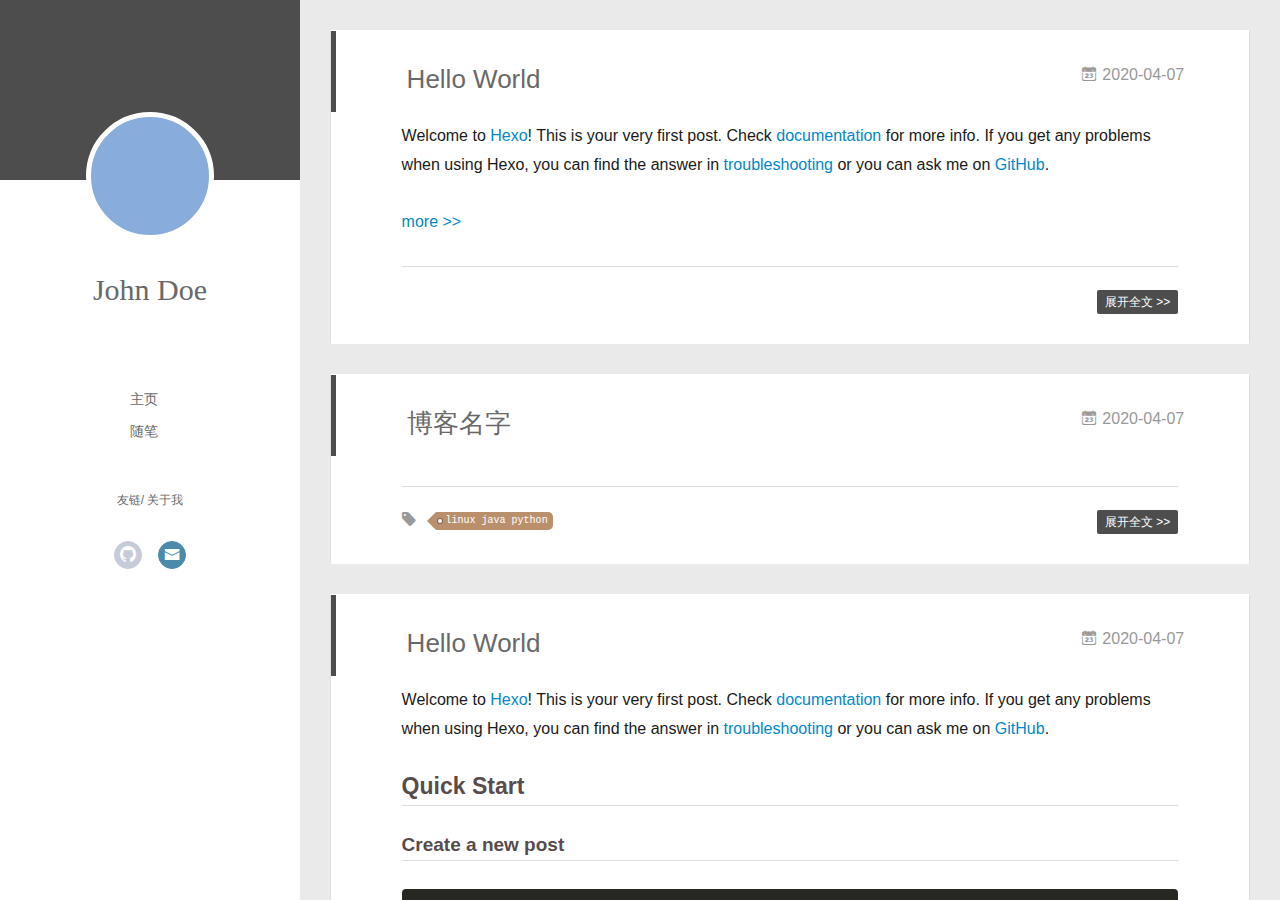
==== commit f171aac3: "Site updated: 2020-04-07 21:30:14" ====
--- a/index.html
+++ b/index.html
@@ -1,306 +1,306 @@
 <!DOCTYPE html>
-
-
-
-  
-
-
-<html class="theme-next muse use-motion" lang="en">
+<html>
 <head>
-  <meta charset="UTF-8"/>
-<meta http-equiv="X-UA-Compatible" content="IE=edge" />
-<meta name="viewport" content="width=device-width, initial-scale=1, maximum-scale=1"/>
-<meta name="theme-color" content="#222">
-
-
-
-
-
-
-
-
-
-<meta http-equiv="Cache-Control" content="no-transform" />
-<meta http-equiv="Cache-Control" content="no-siteapp" />
-
-
-
-
-
-
-
-
-
-
-
-
-
-
-
-
-  
-  
-  <link href="/lib/fancybox/source/jquery.fancybox.css?v=2.1.5" rel="stylesheet" type="text/css" />
-
-
-
-
-
-
-
-<link href="/lib/font-awesome/css/font-awesome.min.css?v=4.6.2" rel="stylesheet" type="text/css" />
-
-<link href="/css/main.css?v=5.1.4" rel="stylesheet" type="text/css" />
-
-
-  <link rel="apple-touch-icon" sizes="180x180" href="/images/apple-touch-icon-next.png?v=5.1.4">
-
-
-  <link rel="icon" type="image/png" sizes="32x32" href="/images/favicon-32x32-next.png?v=5.1.4">
-
-
-  <link rel="icon" type="image/png" sizes="16x16" href="/images/favicon-16x16-next.png?v=5.1.4">
-
-
-  <link rel="mask-icon" href="/images/logo.svg?v=5.1.4" color="#222">
-
-
-
-
-
-  <meta name="keywords" content="Hexo, NexT" />
-
-
-
-
-
-
-
-
-
-
-<meta property="og:type" content="website">
+  <meta charset="utf-8">
+  
+  <meta name="renderer" content="webkit">
+  <meta http-equiv="X-UA-Compatible" content="IE=edge" >
+  <link rel="dns-prefetch" href="http://yoursite.com">
+  <title>Hexo</title>
+  <meta name="viewport" content="width=device-width, initial-scale=1, maximum-scale=1">
+  <meta property="og:type" content="website">
 <meta property="og:title" content="Hexo">
 <meta property="og:url" content="http://yoursite.com/index.html">
 <meta property="og:site_name" content="Hexo">
 <meta property="og:locale" content="en_US">
 <meta property="article:author" content="John Doe">
 <meta name="twitter:card" content="summary">
-
-
-
-<script type="text/javascript" id="hexo.configurations">
-  var NexT = window.NexT || {};
-  var CONFIG = {
-    root: '/',
-    scheme: 'Muse',
-    version: '5.1.4',
-    sidebar: {"position":"left","display":"post","offset":12,"b2t":false,"scrollpercent":false,"onmobile":false},
-    fancybox: true,
-    tabs: true,
-    motion: {"enable":true,"async":false,"transition":{"post_block":"fadeIn","post_header":"slideDownIn","post_body":"slideDownIn","coll_header":"slideLeftIn","sidebar":"slideUpIn"}},
-    duoshuo: {
-      userId: '0',
-      author: 'Author'
-    },
-    algolia: {
-      applicationID: '',
-      apiKey: '',
-      indexName: '',
-      hits: {"per_page":10},
-      labels: {"input_placeholder":"Search for Posts","hits_empty":"We didn't find any results for the search: ${query}","hits_stats":"${hits} results found in ${time} ms"}
+  
+    <link rel="alternative" href="/atom.xml" title="Hexo" type="application/atom+xml">
+  
+  
+    <link rel="icon" href="/favicon.png">
+  
+  <link rel="stylesheet" type="text/css" href="/./main.0cf68a.css">
+  <style type="text/css">
+  
+    #container.show {
+      background: linear-gradient(200deg,#a0cfe4,#e8c37e);
     }
-  };
-</script>
-
-
-
-  <link rel="canonical" href="http://yoursite.com/"/>
-
-
-
-
-
-  <title>Hexo</title>
-  
-
-
-
-
-
-
-
+  </style>
+  
+
+  
 
 <meta name="generator" content="Hexo 4.2.0"></head>
 
-<body itemscope itemtype="http://schema.org/WebPage" lang="en">
-
-  
-  
-    
-  
-
-  <div class="container sidebar-position-left 
-  page-home">
-    <div class="headband"></div>
-
-    <header id="header" class="header" itemscope itemtype="http://schema.org/WPHeader">
-      <div class="header-inner"><div class="site-brand-wrapper">
-  <div class="site-meta ">
-    
-
-    <div class="custom-logo-site-title">
-      <a href="/"  class="brand" rel="start">
-        <span class="logo-line-before"><i></i></span>
-        <span class="site-title">Hexo</span>
-        <span class="logo-line-after"><i></i></span>
-      </a>
-    </div>
-      
-        <p class="site-subtitle"></p>
-      
-  </div>
-
-  <div class="site-nav-toggle">
-    <button>
-      <span class="btn-bar"></span>
-      <span class="btn-bar"></span>
-      <span class="btn-bar"></span>
-    </button>
-  </div>
+<body>
+  <div id="container" q-class="show:isCtnShow">
+    <canvas id="anm-canvas" class="anm-canvas"></canvas>
+    <div class="left-col" q-class="show:isShow">
+      
+<div class="overlay" style="background: #4d4d4d"></div>
+<div class="intrude-less">
+	<header id="header" class="inner">
+		<a href="/" class="profilepic">
+			<img src="" class="js-avatar">
+		</a>
+		<hgroup>
+		  <h1 class="header-author"><a href="/">John Doe</a></h1>
+		</hgroup>
+		
+
+		<nav class="header-menu">
+			<ul>
+			
+				<li><a href="/">主页</a></li>
+	        
+				<li><a href="/tags/%E9%9A%8F%E7%AC%94/">随笔</a></li>
+	        
+			</ul>
+		</nav>
+		<nav class="header-smart-menu">
+    		
+    			
+            
+    			
+    			<a q-on="click: openSlider(e, 'friends')" href="javascript:void(0)">友链</a>
+    			
+            
+    			
+    			<a q-on="click: openSlider(e, 'aboutme')" href="javascript:void(0)">关于我</a>
+    			
+            
+		</nav>
+		<nav class="header-nav">
+			<div class="social">
+				
+					<a class="github" target="_blank" href="https://github.com/platinumcatgx" title="github"><i class="icon-github"></i></a>
+		        
+					<a class="mail" target="_blank" href="/773441322@qq.com" title="mail"><i class="icon-mail"></i></a>
+		        
+			</div>
+		</nav>
+	</header>		
 </div>
 
-<nav class="site-nav">
-  
-
-  
-    <ul id="menu" class="menu">
-      
-        
-        <li class="menu-item menu-item-home">
-          <a href="/%20" rel="section">
+    </div>
+    <div class="mid-col" q-class="show:isShow,hide:isShow|isFalse">
+      
+<nav id="mobile-nav">
+  	<div class="overlay js-overlay" style="background: #4d4d4d"></div>
+	<div class="btnctn js-mobile-btnctn">
+  		<div class="slider-trigger list" q-on="click: openSlider(e)"><i class="icon icon-sort"></i></div>
+	</div>
+	<div class="intrude-less">
+		<header id="header" class="inner">
+			<div class="profilepic">
+				<img src="" class="js-avatar">
+			</div>
+			<hgroup>
+			  <h1 class="header-author js-header-author">John Doe</h1>
+			</hgroup>
+			
+			
+			
+				
+			
+				
+			
+			
+			
+			<nav class="header-nav">
+				<div class="social">
+					
+						<a class="github" target="_blank" href="https://github.com/platinumcatgx" title="github"><i class="icon-github"></i></a>
+			        
+						<a class="mail" target="_blank" href="/773441322@qq.com" title="mail"><i class="icon-mail"></i></a>
+			        
+				</div>
+			</nav>
+
+			<nav class="header-menu js-header-menu">
+				<ul style="width: 50%">
+				
+				
+					<li style="width: 50%"><a href="/">主页</a></li>
+		        
+					<li style="width: 50%"><a href="/tags/%E9%9A%8F%E7%AC%94/">随笔</a></li>
+		        
+				</ul>
+			</nav>
+		</header>				
+	</div>
+	<div class="mobile-mask" style="display:none" q-show="isShow"></div>
+</nav>
+
+      <div id="wrapper" class="body-wrap">
+        <div class="menu-l">
+          <div class="canvas-wrap">
+            <canvas data-colors="#eaeaea" data-sectionHeight="100" data-contentId="js-content" id="myCanvas1" class="anm-canvas"></canvas>
+          </div>
+          <div id="js-content" class="content-ll">
             
-              <i class="menu-item-icon fa fa-fw fa-home"></i> <br />
-            
-            Home
-          </a>
-        </li>
-      
-        
-        <li class="menu-item menu-item-archives">
-          <a href="/archives/%20" rel="section">
-            
-              <i class="menu-item-icon fa fa-fw fa-archive"></i> <br />
-            
-            Archives
-          </a>
-        </li>
-      
-
-      
-    </ul>
-  
-
-  
-</nav>
-
-
-
- </div>
-    </header>
-
-    <main id="main" class="main">
-      <div class="main-inner">
-        <div class="content-wrap">
-          <div id="content" class="content">
-            
-  <section id="posts" class="posts-expand">
-    
-      
-
-  
-
-  
-  
-  
-
-  <article class="post post-type-normal" itemscope itemtype="http://schema.org/Article">
-  
-  
-  
-  <div class="post-block">
-    <link itemprop="mainEntityOfPage" href="http://yoursite.com/2020/04/07/hello-world/">
-
-    <span hidden itemprop="author" itemscope itemtype="http://schema.org/Person">
-      <meta itemprop="name" content="John Doe">
-      <meta itemprop="description" content="">
-      <meta itemprop="image" content="/images/avatar.gif">
-    </span>
-
-    <span hidden itemprop="publisher" itemscope itemtype="http://schema.org/Organization">
-      <meta itemprop="name" content="Hexo">
-    </span>
-
-    
-      <header class="post-header">
-
-        
-        
-          <h1 class="post-title" itemprop="name headline">
-                
-                <a class="post-title-link" href="/2020/04/07/hello-world/" itemprop="url">Hello World</a></h1>
-        
-
-        <div class="post-meta">
-          <span class="post-time">
-            
-              <span class="post-meta-item-icon">
-                <i class="fa fa-calendar-o"></i>
-              </span>
-              
-                <span class="post-meta-item-text">Posted on</span>
-              
-              <time title="Post created" itemprop="dateCreated datePublished" datetime="2020-04-07T20:03:23+08:00">
-                2020-04-07
-              </time>
-            
-
-            
-
-            
-          </span>
-
-          
-
-          
-            
-          
-
-          
-          
-
-          
-
-          
-
-          
-
+  
+    <article id="post-hello-world - 副本" class="article article-type-post  article-index" itemscope itemprop="blogPost">
+  <div class="article-inner">
+    
+      <header class="article-header">
+        
+  
+    <h1 itemprop="name">
+      <a class="article-title" href="/2020/04/07/hello-world%20-%20%E5%89%AF%E6%9C%AC/">Hello World</a>
+    </h1>
+  
+
+        
+        <a href="/2020/04/07/hello-world%20-%20%E5%89%AF%E6%9C%AC/" class="archive-article-date">
+  	<time datetime="2020-04-07T13:14:31.924Z" itemprop="datePublished"><i class="icon-calendar icon"></i>2020-04-07</time>
+</a>
+        
+      </header>
+    
+    <div class="article-entry" itemprop="articleBody">
+      
+        <p>Welcome to <a href="https://hexo.io/" target="_blank" rel="noopener">Hexo</a>! This is your very first post. Check <a href="https://hexo.io/docs/" target="_blank" rel="noopener">documentation</a> for more info. If you get any problems when using Hexo, you can find the answer in <a href="https://hexo.io/docs/troubleshooting.html" target="_blank" rel="noopener">troubleshooting</a> or you can ask me on <a href="https://github.com/hexojs/hexo/issues" target="_blank" rel="noopener">GitHub</a>.</p>
+        
+          <a class="article-more-a" href="/2020/04/07/hello-world%20-%20%E5%89%AF%E6%9C%AC/#more">more >></a>
+        
+      
+
+      
+    </div>
+    <div class="article-info article-info-index">
+      
+      
+      
+
+      
+        <p class="article-more-link">
+          <a class="article-more-a" href="/2020/04/07/hello-world%20-%20%E5%89%AF%E6%9C%AC/">展开全文 >></a>
+        </p>
+      
+
+      
+      <div class="clearfix"></div>
+    </div>
+  </div>
+</article>
+
+<aside class="wrap-side-operation">
+    <div class="mod-side-operation">
+        
+        <div class="jump-container" id="js-jump-container" style="display:none;">
+            <a href="javascript:void(0)" class="mod-side-operation__jump-to-top">
+                <i class="icon-font icon-back"></i>
+            </a>
+            <div id="js-jump-plan-container" class="jump-plan-container" style="top: -11px;">
+                <i class="icon-font icon-plane jump-plane"></i>
+            </div>
         </div>
+        
+        
+    </div>
+</aside>
+
+
+
+
+  
+    <article id="post-博客名字" class="article article-type-post  article-index" itemscope itemprop="blogPost">
+  <div class="article-inner">
+    
+      <header class="article-header">
+        
+  
+    <h1 itemprop="name">
+      <a class="article-title" href="/2020/04/07/%E5%8D%9A%E5%AE%A2%E5%90%8D%E5%AD%97/">博客名字</a>
+    </h1>
+  
+
+        
+        <a href="/2020/04/07/%E5%8D%9A%E5%AE%A2%E5%90%8D%E5%AD%97/" class="archive-article-date">
+  	<time datetime="2020-04-07T13:05:50.000Z" itemprop="datePublished"><i class="icon-calendar icon"></i>2020-04-07</time>
+</a>
+        
       </header>
     
-
-    
-    
-    
-    <div class="post-body" itemprop="articleBody">
-
-      
-      
-
-      
-        
-          
-            <p>Welcome to <a href="https://hexo.io/" target="_blank" rel="noopener">Hexo</a>! This is your very first post. Check <a href="https://hexo.io/docs/" target="_blank" rel="noopener">documentation</a> for more info. If you get any problems when using Hexo, you can find the answer in <a href="https://hexo.io/docs/troubleshooting.html" target="_blank" rel="noopener">troubleshooting</a> or you can ask me on <a href="https://github.com/hexojs/hexo/issues" target="_blank" rel="noopener">GitHub</a>.</p>
+    <div class="article-entry" itemprop="articleBody">
+      
+        
+      
+
+      
+    </div>
+    <div class="article-info article-info-index">
+      
+      
+	<div class="article-tag tagcloud">
+		<i class="icon-price-tags icon"></i>
+		<ul class="article-tag-list">
+			 
+        		<li class="article-tag-list-item">
+        			<a href="javascript:void(0)" class="js-tag article-tag-list-link color3">linux java python</a>
+        		</li>
+      		
+		</ul>
+	</div>
+
+      
+
+      
+        <p class="article-more-link">
+          <a class="article-more-a" href="/2020/04/07/%E5%8D%9A%E5%AE%A2%E5%90%8D%E5%AD%97/">展开全文 >></a>
+        </p>
+      
+
+      
+      <div class="clearfix"></div>
+    </div>
+  </div>
+</article>
+
+<aside class="wrap-side-operation">
+    <div class="mod-side-operation">
+        
+        <div class="jump-container" id="js-jump-container" style="display:none;">
+            <a href="javascript:void(0)" class="mod-side-operation__jump-to-top">
+                <i class="icon-font icon-back"></i>
+            </a>
+            <div id="js-jump-plan-container" class="jump-plan-container" style="top: -11px;">
+                <i class="icon-font icon-plane jump-plane"></i>
+            </div>
+        </div>
+        
+        
+    </div>
+</aside>
+
+
+
+
+  
+    <article id="post-hello-world" class="article article-type-post  article-index" itemscope itemprop="blogPost">
+  <div class="article-inner">
+    
+      <header class="article-header">
+        
+  
+    <h1 itemprop="name">
+      <a class="article-title" href="/2020/04/07/hello-world/">Hello World</a>
+    </h1>
+  
+
+        
+        <a href="/2020/04/07/hello-world/" class="archive-article-date">
+  	<time datetime="2020-04-07T12:03:23.887Z" itemprop="datePublished"><i class="icon-calendar icon"></i>2020-04-07</time>
+</a>
+        
+      </header>
+    
+    <div class="article-entry" itemprop="articleBody">
+      
+        <p>Welcome to <a href="https://hexo.io/" target="_blank" rel="noopener">Hexo</a>! This is your very first post. Check <a href="https://hexo.io/docs/" target="_blank" rel="noopener">documentation</a> for more info. If you get any problems when using Hexo, you can find the answer in <a href="https://hexo.io/docs/troubleshooting.html" target="_blank" rel="noopener">troubleshooting</a> or you can ask me on <a href="https://github.com/hexojs/hexo/issues" target="_blank" rel="noopener">GitHub</a>.</p>
 <h2 id="Quick-Start"><a href="#Quick-Start" class="headerlink" title="Quick Start"></a>Quick Start</h2><h3 id="Create-a-new-post"><a href="#Create-a-new-post" class="headerlink" title="Create a new post"></a>Create a new post</h3><figure class="highlight bash"><table><tr><td class="gutter"><pre><span class="line">1</span><br></pre></td><td class="code"><pre><span class="line">$ hexo new <span class="string">"My New Post"</span></span><br></pre></td></tr></table></figure>
 
 <p>More info: <a href="https://hexo.io/docs/writing.html" target="_blank" rel="noopener">Writing</a></p>
@@ -314,307 +314,234 @@
 
 <p>More info: <a href="https://hexo.io/docs/one-command-deployment.html" target="_blank" rel="noopener">Deployment</a></p>
 
-          
-        
-      
-    </div>
-    
-    
-    
-
-    
-
-    
-
-    
-
-    <footer class="post-footer">
-      
-
-      
-
-      
-
-      
-      
-        <div class="post-eof"></div>
-      
-    </footer>
-  </div>
-  
-  
-  
-  </article>
-
-
-    
-  </section>
-
+      
+
+      
+    </div>
+    <div class="article-info article-info-index">
+      
+      
+      
+
+      
+        <p class="article-more-link">
+          <a class="article-more-a" href="/2020/04/07/hello-world/">展开全文 >></a>
+        </p>
+      
+
+      
+      <div class="clearfix"></div>
+    </div>
+  </div>
+</article>
+
+<aside class="wrap-side-operation">
+    <div class="mod-side-operation">
+        
+        <div class="jump-container" id="js-jump-container" style="display:none;">
+            <a href="javascript:void(0)" class="mod-side-operation__jump-to-top">
+                <i class="icon-font icon-back"></i>
+            </a>
+            <div id="js-jump-plan-container" class="jump-plan-container" style="top: -11px;">
+                <i class="icon-font icon-plane jump-plane"></i>
+            </div>
+        </div>
+        
+        
+    </div>
+</aside>
+
+
+
+
+  
   
 
 
           </div>
-          
-
-
-          
-
         </div>
-        
-          
-  
-  <div class="sidebar-toggle">
-    <div class="sidebar-toggle-line-wrap">
-      <span class="sidebar-toggle-line sidebar-toggle-line-first"></span>
-      <span class="sidebar-toggle-line sidebar-toggle-line-middle"></span>
-      <span class="sidebar-toggle-line sidebar-toggle-line-last"></span>
-    </div>
-  </div>
-
-  <aside id="sidebar" class="sidebar">
-    
-    <div class="sidebar-inner">
-
-      
-
-      
-
-      <section class="site-overview-wrap sidebar-panel sidebar-panel-active">
-        <div class="site-overview">
-          <div class="site-author motion-element" itemprop="author" itemscope itemtype="http://schema.org/Person">
-            
-              <p class="site-author-name" itemprop="name">John Doe</p>
-              <p class="site-description motion-element" itemprop="description"></p>
-          </div>
-
-          <nav class="site-state motion-element">
-
-            
-              <div class="site-state-item site-state-posts">
-              
-                <a href="/archives/%20%7C%7C%20archive">
-              
-                  <span class="site-state-item-count">1</span>
-                  <span class="site-state-item-name">posts</span>
-                </a>
-              </div>
-            
-
-            
-
-            
-
-          </nav>
-
-          
-
-          
-
-          
-          
-
-          
-          
-
-          
-
+      </div>
+      <footer id="footer">
+  <div class="outer">
+    <div id="footer-info">
+    	<div class="footer-left">
+    		&copy; 2020 John Doe
+    	</div>
+      	<div class="footer-right">
+      		<a href="http://hexo.io/" target="_blank">Hexo</a>  Theme <a href="https://github.com/litten/hexo-theme-yilia" target="_blank">Yilia</a> by Litten
+      	</div>
+    </div>
+  </div>
+</footer>
+    </div>
+    <script>
+	var yiliaConfig = {
+		mathjax: false,
+		isHome: true,
+		isPost: false,
+		isArchive: false,
+		isTag: false,
+		isCategory: false,
+		open_in_new: false,
+		toc_hide_index: true,
+		root: "/",
+		innerArchive: false,
+		showTags: false
+	}
+</script>
+
+<script>!function(t){function n(e){if(r[e])return r[e].exports;var i=r[e]={exports:{},id:e,loaded:!1};return t[e].call(i.exports,i,i.exports,n),i.loaded=!0,i.exports}var r={};n.m=t,n.c=r,n.p="./",n(0)}([function(t,n,r){r(195),t.exports=r(191)},function(t,n,r){var e=r(3),i=r(52),o=r(27),u=r(28),c=r(53),f="prototype",a=function(t,n,r){var s,l,h,v,p=t&a.F,d=t&a.G,y=t&a.S,g=t&a.P,b=t&a.B,m=d?e:y?e[n]||(e[n]={}):(e[n]||{})[f],x=d?i:i[n]||(i[n]={}),w=x[f]||(x[f]={});d&&(r=n);for(s in r)l=!p&&m&&void 0!==m[s],h=(l?m:r)[s],v=b&&l?c(h,e):g&&"function"==typeof h?c(Function.call,h):h,m&&u(m,s,h,t&a.U),x[s]!=h&&o(x,s,v),g&&w[s]!=h&&(w[s]=h)};e.core=i,a.F=1,a.G=2,a.S=4,a.P=8,a.B=16,a.W=32,a.U=64,a.R=128,t.exports=a},function(t,n,r){var e=r(6);t.exports=function(t){if(!e(t))throw TypeError(t+" is not an object!");return t}},function(t,n){var r=t.exports="undefined"!=typeof window&&window.Math==Math?window:"undefined"!=typeof self&&self.Math==Math?self:Function("return this")();"number"==typeof __g&&(__g=r)},function(t,n){t.exports=function(t){try{return!!t()}catch(t){return!0}}},function(t,n){var r=t.exports="undefined"!=typeof window&&window.Math==Math?window:"undefined"!=typeof self&&self.Math==Math?self:Function("return this")();"number"==typeof __g&&(__g=r)},function(t,n){t.exports=function(t){return"object"==typeof t?null!==t:"function"==typeof t}},function(t,n,r){var e=r(126)("wks"),i=r(76),o=r(3).Symbol,u="function"==typeof o;(t.exports=function(t){return e[t]||(e[t]=u&&o[t]||(u?o:i)("Symbol."+t))}).store=e},function(t,n){var r={}.hasOwnProperty;t.exports=function(t,n){return r.call(t,n)}},function(t,n,r){var e=r(94),i=r(33);t.exports=function(t){return e(i(t))}},function(t,n,r){t.exports=!r(4)(function(){return 7!=Object.defineProperty({},"a",{get:function(){return 7}}).a})},function(t,n,r){var e=r(2),i=r(167),o=r(50),u=Object.defineProperty;n.f=r(10)?Object.defineProperty:function(t,n,r){if(e(t),n=o(n,!0),e(r),i)try{return u(t,n,r)}catch(t){}if("get"in r||"set"in r)throw TypeError("Accessors not supported!");return"value"in r&&(t[n]=r.value),t}},function(t,n,r){t.exports=!r(18)(function(){return 7!=Object.defineProperty({},"a",{get:function(){return 7}}).a})},function(t,n,r){var e=r(14),i=r(22);t.exports=r(12)?function(t,n,r){return e.f(t,n,i(1,r))}:function(t,n,r){return t[n]=r,t}},function(t,n,r){var e=r(20),i=r(58),o=r(42),u=Object.defineProperty;n.f=r(12)?Object.defineProperty:function(t,n,r){if(e(t),n=o(n,!0),e(r),i)try{return u(t,n,r)}catch(t){}if("get"in r||"set"in r)throw TypeError("Accessors not supported!");return"value"in r&&(t[n]=r.value),t}},function(t,n,r){var e=r(40)("wks"),i=r(23),o=r(5).Symbol,u="function"==typeof o;(t.exports=function(t){return e[t]||(e[t]=u&&o[t]||(u?o:i)("Symbol."+t))}).store=e},function(t,n,r){var e=r(67),i=Math.min;t.exports=function(t){return t>0?i(e(t),9007199254740991):0}},function(t,n,r){var e=r(46);t.exports=function(t){return Object(e(t))}},function(t,n){t.exports=function(t){try{return!!t()}catch(t){return!0}}},function(t,n,r){var e=r(63),i=r(34);t.exports=Object.keys||function(t){return e(t,i)}},function(t,n,r){var e=r(21);t.exports=function(t){if(!e(t))throw TypeError(t+" is not an object!");return t}},function(t,n){t.exports=function(t){return"object"==typeof t?null!==t:"function"==typeof t}},function(t,n){t.exports=function(t,n){return{enumerable:!(1&t),configurable:!(2&t),writable:!(4&t),value:n}}},function(t,n){var r=0,e=Math.random();t.exports=function(t){return"Symbol(".concat(void 0===t?"":t,")_",(++r+e).toString(36))}},function(t,n){var r={}.hasOwnProperty;t.exports=function(t,n){return r.call(t,n)}},function(t,n){var r=t.exports={version:"2.4.0"};"number"==typeof __e&&(__e=r)},function(t,n){t.exports=function(t){if("function"!=typeof t)throw TypeError(t+" is not a function!");return t}},function(t,n,r){var e=r(11),i=r(66);t.exports=r(10)?function(t,n,r){return e.f(t,n,i(1,r))}:function(t,n,r){return t[n]=r,t}},function(t,n,r){var e=r(3),i=r(27),o=r(24),u=r(76)("src"),c="toString",f=Function[c],a=(""+f).split(c);r(52).inspectSource=function(t){return f.call(t)},(t.exports=function(t,n,r,c){var f="function"==typeof r;f&&(o(r,"name")||i(r,"name",n)),t[n]!==r&&(f&&(o(r,u)||i(r,u,t[n]?""+t[n]:a.join(String(n)))),t===e?t[n]=r:c?t[n]?t[n]=r:i(t,n,r):(delete t[n],i(t,n,r)))})(Function.prototype,c,function(){return"function"==typeof this&&this[u]||f.call(this)})},function(t,n,r){var e=r(1),i=r(4),o=r(46),u=function(t,n,r,e){var i=String(o(t)),u="<"+n;return""!==r&&(u+=" "+r+'="'+String(e).replace(/"/g,"&quot;")+'"'),u+">"+i+"</"+n+">"};t.exports=function(t,n){var r={};r[t]=n(u),e(e.P+e.F*i(function(){var n=""[t]('"');return n!==n.toLowerCase()||n.split('"').length>3}),"String",r)}},function(t,n,r){var e=r(115),i=r(46);t.exports=function(t){return e(i(t))}},function(t,n,r){var e=r(116),i=r(66),o=r(30),u=r(50),c=r(24),f=r(167),a=Object.getOwnPropertyDescriptor;n.f=r(10)?a:function(t,n){if(t=o(t),n=u(n,!0),f)try{return a(t,n)}catch(t){}if(c(t,n))return i(!e.f.call(t,n),t[n])}},function(t,n,r){var e=r(24),i=r(17),o=r(145)("IE_PROTO"),u=Object.prototype;t.exports=Object.getPrototypeOf||function(t){return t=i(t),e(t,o)?t[o]:"function"==typeof t.constructor&&t instanceof t.constructor?t.constructor.prototype:t instanceof Object?u:null}},function(t,n){t.exports=function(t){if(void 0==t)throw TypeError("Can't call method on  "+t);return t}},function(t,n){t.exports="constructor,hasOwnProperty,isPrototypeOf,propertyIsEnumerable,toLocaleString,toString,valueOf".split(",")},function(t,n){t.exports={}},function(t,n){t.exports=!0},function(t,n){n.f={}.propertyIsEnumerable},function(t,n,r){var e=r(14).f,i=r(8),o=r(15)("toStringTag");t.exports=function(t,n,r){t&&!i(t=r?t:t.prototype,o)&&e(t,o,{configurable:!0,value:n})}},function(t,n,r){var e=r(40)("keys"),i=r(23);t.exports=function(t){return e[t]||(e[t]=i(t))}},function(t,n,r){var e=r(5),i="__core-js_shared__",o=e[i]||(e[i]={});t.exports=function(t){return o[t]||(o[t]={})}},function(t,n){var r=Math.ceil,e=Math.floor;t.exports=function(t){return isNaN(t=+t)?0:(t>0?e:r)(t)}},function(t,n,r){var e=r(21);t.exports=function(t,n){if(!e(t))return t;var r,i;if(n&&"function"==typeof(r=t.toString)&&!e(i=r.call(t)))return i;if("function"==typeof(r=t.valueOf)&&!e(i=r.call(t)))return i;if(!n&&"function"==typeof(r=t.toString)&&!e(i=r.call(t)))return i;throw TypeError("Can't convert object to primitive value")}},function(t,n,r){var e=r(5),i=r(25),o=r(36),u=r(44),c=r(14).f;t.exports=function(t){var n=i.Symbol||(i.Symbol=o?{}:e.Symbol||{});"_"==t.charAt(0)||t in n||c(n,t,{value:u.f(t)})}},function(t,n,r){n.f=r(15)},function(t,n){var r={}.toString;t.exports=function(t){return r.call(t).slice(8,-1)}},function(t,n){t.exports=function(t){if(void 0==t)throw TypeError("Can't call method on  "+t);return t}},function(t,n,r){var e=r(4);t.exports=function(t,n){return!!t&&e(function(){n?t.call(null,function(){},1):t.call(null)})}},function(t,n,r){var e=r(53),i=r(115),o=r(17),u=r(16),c=r(203);t.exports=function(t,n){var r=1==t,f=2==t,a=3==t,s=4==t,l=6==t,h=5==t||l,v=n||c;return function(n,c,p){for(var d,y,g=o(n),b=i(g),m=e(c,p,3),x=u(b.length),w=0,S=r?v(n,x):f?v(n,0):void 0;x>w;w++)if((h||w in b)&&(d=b[w],y=m(d,w,g),t))if(r)S[w]=y;else if(y)switch(t){case 3:return!0;case 5:return d;case 6:return w;case 2:S.push(d)}else if(s)return!1;return l?-1:a||s?s:S}}},function(t,n,r){var e=r(1),i=r(52),o=r(4);t.exports=function(t,n){var r=(i.Object||{})[t]||Object[t],u={};u[t]=n(r),e(e.S+e.F*o(function(){r(1)}),"Object",u)}},function(t,n,r){var e=r(6);t.exports=function(t,n){if(!e(t))return t;var r,i;if(n&&"function"==typeof(r=t.toString)&&!e(i=r.call(t)))return i;if("function"==typeof(r=t.valueOf)&&!e(i=r.call(t)))return i;if(!n&&"function"==typeof(r=t.toString)&&!e(i=r.call(t)))return i;throw TypeError("Can't convert object to primitive value")}},function(t,n,r){var e=r(5),i=r(25),o=r(91),u=r(13),c="prototype",f=function(t,n,r){var a,s,l,h=t&f.F,v=t&f.G,p=t&f.S,d=t&f.P,y=t&f.B,g=t&f.W,b=v?i:i[n]||(i[n]={}),m=b[c],x=v?e:p?e[n]:(e[n]||{})[c];v&&(r=n);for(a in r)(s=!h&&x&&void 0!==x[a])&&a in b||(l=s?x[a]:r[a],b[a]=v&&"function"!=typeof x[a]?r[a]:y&&s?o(l,e):g&&x[a]==l?function(t){var n=function(n,r,e){if(this instanceof t){switch(arguments.length){case 0:return new t;case 1:return new t(n);case 2:return new t(n,r)}return new t(n,r,e)}return t.apply(this,arguments)};return n[c]=t[c],n}(l):d&&"function"==typeof l?o(Function.call,l):l,d&&((b.virtual||(b.virtual={}))[a]=l,t&f.R&&m&&!m[a]&&u(m,a,l)))};f.F=1,f.G=2,f.S=4,f.P=8,f.B=16,f.W=32,f.U=64,f.R=128,t.exports=f},function(t,n){var r=t.exports={version:"2.4.0"};"number"==typeof __e&&(__e=r)},function(t,n,r){var e=r(26);t.exports=function(t,n,r){if(e(t),void 0===n)return t;switch(r){case 1:return function(r){return t.call(n,r)};case 2:return function(r,e){return t.call(n,r,e)};case 3:return function(r,e,i){return t.call(n,r,e,i)}}return function(){return t.apply(n,arguments)}}},function(t,n,r){var e=r(183),i=r(1),o=r(126)("metadata"),u=o.store||(o.store=new(r(186))),c=function(t,n,r){var i=u.get(t);if(!i){if(!r)return;u.set(t,i=new e)}var o=i.get(n);if(!o){if(!r)return;i.set(n,o=new e)}return o},f=function(t,n,r){var e=c(n,r,!1);return void 0!==e&&e.has(t)},a=function(t,n,r){var e=c(n,r,!1);return void 0===e?void 0:e.get(t)},s=function(t,n,r,e){c(r,e,!0).set(t,n)},l=function(t,n){var r=c(t,n,!1),e=[];return r&&r.forEach(function(t,n){e.push(n)}),e},h=function(t){return void 0===t||"symbol"==typeof t?t:String(t)},v=function(t){i(i.S,"Reflect",t)};t.exports={store:u,map:c,has:f,get:a,set:s,keys:l,key:h,exp:v}},function(t,n,r){"use strict";if(r(10)){var e=r(69),i=r(3),o=r(4),u=r(1),c=r(127),f=r(152),a=r(53),s=r(68),l=r(66),h=r(27),v=r(73),p=r(67),d=r(16),y=r(75),g=r(50),b=r(24),m=r(180),x=r(114),w=r(6),S=r(17),_=r(137),O=r(70),E=r(32),P=r(71).f,j=r(154),F=r(76),M=r(7),A=r(48),N=r(117),T=r(146),I=r(155),k=r(80),L=r(123),R=r(74),C=r(130),D=r(160),U=r(11),W=r(31),G=U.f,B=W.f,V=i.RangeError,z=i.TypeError,q=i.Uint8Array,K="ArrayBuffer",J="Shared"+K,Y="BYTES_PER_ELEMENT",H="prototype",$=Array[H],X=f.ArrayBuffer,Q=f.DataView,Z=A(0),tt=A(2),nt=A(3),rt=A(4),et=A(5),it=A(6),ot=N(!0),ut=N(!1),ct=I.values,ft=I.keys,at=I.entries,st=$.lastIndexOf,lt=$.reduce,ht=$.reduceRight,vt=$.join,pt=$.sort,dt=$.slice,yt=$.toString,gt=$.toLocaleString,bt=M("iterator"),mt=M("toStringTag"),xt=F("typed_constructor"),wt=F("def_constructor"),St=c.CONSTR,_t=c.TYPED,Ot=c.VIEW,Et="Wrong length!",Pt=A(1,function(t,n){return Tt(T(t,t[wt]),n)}),jt=o(function(){return 1===new q(new Uint16Array([1]).buffer)[0]}),Ft=!!q&&!!q[H].set&&o(function(){new q(1).set({})}),Mt=function(t,n){if(void 0===t)throw z(Et);var r=+t,e=d(t);if(n&&!m(r,e))throw V(Et);return e},At=function(t,n){var r=p(t);if(r<0||r%n)throw V("Wrong offset!");return r},Nt=function(t){if(w(t)&&_t in t)return t;throw z(t+" is not a typed array!")},Tt=function(t,n){if(!(w(t)&&xt in t))throw z("It is not a typed array constructor!");return new t(n)},It=function(t,n){return kt(T(t,t[wt]),n)},kt=function(t,n){for(var r=0,e=n.length,i=Tt(t,e);e>r;)i[r]=n[r++];return i},Lt=function(t,n,r){G(t,n,{get:function(){return this._d[r]}})},Rt=function(t){var n,r,e,i,o,u,c=S(t),f=arguments.length,s=f>1?arguments[1]:void 0,l=void 0!==s,h=j(c);if(void 0!=h&&!_(h)){for(u=h.call(c),e=[],n=0;!(o=u.next()).done;n++)e.push(o.value);c=e}for(l&&f>2&&(s=a(s,arguments[2],2)),n=0,r=d(c.length),i=Tt(this,r);r>n;n++)i[n]=l?s(c[n],n):c[n];return i},Ct=function(){for(var t=0,n=arguments.length,r=Tt(this,n);n>t;)r[t]=arguments[t++];return r},Dt=!!q&&o(function(){gt.call(new q(1))}),Ut=function(){return gt.apply(Dt?dt.call(Nt(this)):Nt(this),arguments)},Wt={copyWithin:function(t,n){return D.call(Nt(this),t,n,arguments.length>2?arguments[2]:void 0)},every:function(t){return rt(Nt(this),t,arguments.length>1?arguments[1]:void 0)},fill:function(t){return C.apply(Nt(this),arguments)},filter:function(t){return It(this,tt(Nt(this),t,arguments.length>1?arguments[1]:void 0))},find:function(t){return et(Nt(this),t,arguments.length>1?arguments[1]:void 0)},findIndex:function(t){return it(Nt(this),t,arguments.length>1?arguments[1]:void 0)},forEach:function(t){Z(Nt(this),t,arguments.length>1?arguments[1]:void 0)},indexOf:function(t){return ut(Nt(this),t,arguments.length>1?arguments[1]:void 0)},includes:function(t){return ot(Nt(this),t,arguments.length>1?arguments[1]:void 0)},join:function(t){return vt.apply(Nt(this),arguments)},lastIndexOf:function(t){return st.apply(Nt(this),arguments)},map:function(t){return Pt(Nt(this),t,arguments.length>1?arguments[1]:void 0)},reduce:function(t){return lt.apply(Nt(this),arguments)},reduceRight:function(t){return ht.apply(Nt(this),arguments)},reverse:function(){for(var t,n=this,r=Nt(n).length,e=Math.floor(r/2),i=0;i<e;)t=n[i],n[i++]=n[--r],n[r]=t;return n},some:function(t){return nt(Nt(this),t,arguments.length>1?arguments[1]:void 0)},sort:function(t){return pt.call(Nt(this),t)},subarray:function(t,n){var r=Nt(this),e=r.length,i=y(t,e);return new(T(r,r[wt]))(r.buffer,r.byteOffset+i*r.BYTES_PER_ELEMENT,d((void 0===n?e:y(n,e))-i))}},Gt=function(t,n){return It(this,dt.call(Nt(this),t,n))},Bt=function(t){Nt(this);var n=At(arguments[1],1),r=this.length,e=S(t),i=d(e.length),o=0;if(i+n>r)throw V(Et);for(;o<i;)this[n+o]=e[o++]},Vt={entries:function(){return at.call(Nt(this))},keys:function(){return ft.call(Nt(this))},values:function(){return ct.call(Nt(this))}},zt=function(t,n){return w(t)&&t[_t]&&"symbol"!=typeof n&&n in t&&String(+n)==String(n)},qt=function(t,n){return zt(t,n=g(n,!0))?l(2,t[n]):B(t,n)},Kt=function(t,n,r){return!(zt(t,n=g(n,!0))&&w(r)&&b(r,"value"))||b(r,"get")||b(r,"set")||r.configurable||b(r,"writable")&&!r.writable||b(r,"enumerable")&&!r.enumerable?G(t,n,r):(t[n]=r.value,t)};St||(W.f=qt,U.f=Kt),u(u.S+u.F*!St,"Object",{getOwnPropertyDescriptor:qt,defineProperty:Kt}),o(function(){yt.call({})})&&(yt=gt=function(){return vt.call(this)});var Jt=v({},Wt);v(Jt,Vt),h(Jt,bt,Vt.values),v(Jt,{slice:Gt,set:Bt,constructor:function(){},toString:yt,toLocaleString:Ut}),Lt(Jt,"buffer","b"),Lt(Jt,"byteOffset","o"),Lt(Jt,"byteLength","l"),Lt(Jt,"length","e"),G(Jt,mt,{get:function(){return this[_t]}}),t.exports=function(t,n,r,f){f=!!f;var a=t+(f?"Clamped":"")+"Array",l="Uint8Array"!=a,v="get"+t,p="set"+t,y=i[a],g=y||{},b=y&&E(y),m=!y||!c.ABV,S={},_=y&&y[H],j=function(t,r){var e=t._d;return e.v[v](r*n+e.o,jt)},F=function(t,r,e){var i=t._d;f&&(e=(e=Math.round(e))<0?0:e>255?255:255&e),i.v[p](r*n+i.o,e,jt)},M=function(t,n){G(t,n,{get:function(){return j(this,n)},set:function(t){return F(this,n,t)},enumerable:!0})};m?(y=r(function(t,r,e,i){s(t,y,a,"_d");var o,u,c,f,l=0,v=0;if(w(r)){if(!(r instanceof X||(f=x(r))==K||f==J))return _t in r?kt(y,r):Rt.call(y,r);o=r,v=At(e,n);var p=r.byteLength;if(void 0===i){if(p%n)throw V(Et);if((u=p-v)<0)throw V(Et)}else if((u=d(i)*n)+v>p)throw V(Et);c=u/n}else c=Mt(r,!0),u=c*n,o=new X(u);for(h(t,"_d",{b:o,o:v,l:u,e:c,v:new Q(o)});l<c;)M(t,l++)}),_=y[H]=O(Jt),h(_,"constructor",y)):L(function(t){new y(null),new y(t)},!0)||(y=r(function(t,r,e,i){s(t,y,a);var o;return w(r)?r instanceof X||(o=x(r))==K||o==J?void 0!==i?new g(r,At(e,n),i):void 0!==e?new g(r,At(e,n)):new g(r):_t in r?kt(y,r):Rt.call(y,r):new g(Mt(r,l))}),Z(b!==Function.prototype?P(g).concat(P(b)):P(g),function(t){t in y||h(y,t,g[t])}),y[H]=_,e||(_.constructor=y));var A=_[bt],N=!!A&&("values"==A.name||void 0==A.name),T=Vt.values;h(y,xt,!0),h(_,_t,a),h(_,Ot,!0),h(_,wt,y),(f?new y(1)[mt]==a:mt in _)||G(_,mt,{get:function(){return a}}),S[a]=y,u(u.G+u.W+u.F*(y!=g),S),u(u.S,a,{BYTES_PER_ELEMENT:n,from:Rt,of:Ct}),Y in _||h(_,Y,n),u(u.P,a,Wt),R(a),u(u.P+u.F*Ft,a,{set:Bt}),u(u.P+u.F*!N,a,Vt),u(u.P+u.F*(_.toString!=yt),a,{toString:yt}),u(u.P+u.F*o(function(){new y(1).slice()}),a,{slice:Gt}),u(u.P+u.F*(o(function(){return[1,2].toLocaleString()!=new y([1,2]).toLocaleString()})||!o(function(){_.toLocaleString.call([1,2])})),a,{toLocaleString:Ut}),k[a]=N?A:T,e||N||h(_,bt,T)}}else t.exports=function(){}},function(t,n){var r={}.toString;t.exports=function(t){return r.call(t).slice(8,-1)}},function(t,n,r){var e=r(21),i=r(5).document,o=e(i)&&e(i.createElement);t.exports=function(t){return o?i.createElement(t):{}}},function(t,n,r){t.exports=!r(12)&&!r(18)(function(){return 7!=Object.defineProperty(r(57)("div"),"a",{get:function(){return 7}}).a})},function(t,n,r){"use strict";var e=r(36),i=r(51),o=r(64),u=r(13),c=r(8),f=r(35),a=r(96),s=r(38),l=r(103),h=r(15)("iterator"),v=!([].keys&&"next"in[].keys()),p="keys",d="values",y=function(){return this};t.exports=function(t,n,r,g,b,m,x){a(r,n,g);var w,S,_,O=function(t){if(!v&&t in F)return F[t];switch(t){case p:case d:return function(){return new r(this,t)}}return function(){return new r(this,t)}},E=n+" Iterator",P=b==d,j=!1,F=t.prototype,M=F[h]||F["@@iterator"]||b&&F[b],A=M||O(b),N=b?P?O("entries"):A:void 0,T="Array"==n?F.entries||M:M;if(T&&(_=l(T.call(new t)))!==Object.prototype&&(s(_,E,!0),e||c(_,h)||u(_,h,y)),P&&M&&M.name!==d&&(j=!0,A=function(){return M.call(this)}),e&&!x||!v&&!j&&F[h]||u(F,h,A),f[n]=A,f[E]=y,b)if(w={values:P?A:O(d),keys:m?A:O(p),entries:N},x)for(S in w)S in F||o(F,S,w[S]);else i(i.P+i.F*(v||j),n,w);return w}},function(t,n,r){var e=r(20),i=r(100),o=r(34),u=r(39)("IE_PROTO"),c=function(){},f="prototype",a=function(){var t,n=r(57)("iframe"),e=o.length;for(n.style.display="none",r(93).appendChild(n),n.src="javascript:",t=n.contentWindow.document,t.open(),t.write("<script>document.F=Object<\/script>"),t.close(),a=t.F;e--;)delete a[f][o[e]];return a()};t.exports=Object.create||function(t,n){var r;return null!==t?(c[f]=e(t),r=new c,c[f]=null,r[u]=t):r=a(),void 0===n?r:i(r,n)}},function(t,n,r){var e=r(63),i=r(34).concat("length","prototype");n.f=Object.getOwnPropertyNames||function(t){return e(t,i)}},function(t,n){n.f=Object.getOwnPropertySymbols},function(t,n,r){var e=r(8),i=r(9),o=r(90)(!1),u=r(39)("IE_PROTO");t.exports=function(t,n){var r,c=i(t),f=0,a=[];for(r in c)r!=u&&e(c,r)&&a.push(r);for(;n.length>f;)e(c,r=n[f++])&&(~o(a,r)||a.push(r));return a}},function(t,n,r){t.exports=r(13)},function(t,n,r){var e=r(76)("meta"),i=r(6),o=r(24),u=r(11).f,c=0,f=Object.isExtensible||function(){return!0},a=!r(4)(function(){return f(Object.preventExtensions({}))}),s=function(t){u(t,e,{value:{i:"O"+ ++c,w:{}}})},l=function(t,n){if(!i(t))return"symbol"==typeof t?t:("string"==typeof t?"S":"P")+t;if(!o(t,e)){if(!f(t))return"F";if(!n)return"E";s(t)}return t[e].i},h=function(t,n){if(!o(t,e)){if(!f(t))return!0;if(!n)return!1;s(t)}return t[e].w},v=function(t){return a&&p.NEED&&f(t)&&!o(t,e)&&s(t),t},p=t.exports={KEY:e,NEED:!1,fastKey:l,getWeak:h,onFreeze:v}},function(t,n){t.exports=function(t,n){return{enumerable:!(1&t),configurable:!(2&t),writable:!(4&t),value:n}}},function(t,n){var r=Math.ceil,e=Math.floor;t.exports=function(t){return isNaN(t=+t)?0:(t>0?e:r)(t)}},function(t,n){t.exports=function(t,n,r,e){if(!(t instanceof n)||void 0!==e&&e in t)throw TypeError(r+": incorrect invocation!");return t}},function(t,n){t.exports=!1},function(t,n,r){var e=r(2),i=r(173),o=r(133),u=r(145)("IE_PROTO"),c=function(){},f="prototype",a=function(){var t,n=r(132)("iframe"),e=o.length;for(n.style.display="none",r(135).appendChild(n),n.src="javascript:",t=n.contentWindow.document,t.open(),t.write("<script>document.F=Object<\/script>"),t.close(),a=t.F;e--;)delete a[f][o[e]];return a()};t.exports=Object.create||function(t,n){var r;return null!==t?(c[f]=e(t),r=new c,c[f]=null,r[u]=t):r=a(),void 0===n?r:i(r,n)}},function(t,n,r){var e=r(175),i=r(133).concat("length","prototype");n.f=Object.getOwnPropertyNames||function(t){return e(t,i)}},function(t,n,r){var e=r(175),i=r(133);t.exports=Object.keys||function(t){return e(t,i)}},function(t,n,r){var e=r(28);t.exports=function(t,n,r){for(var i in n)e(t,i,n[i],r);return t}},function(t,n,r){"use strict";var e=r(3),i=r(11),o=r(10),u=r(7)("species");t.exports=function(t){var n=e[t];o&&n&&!n[u]&&i.f(n,u,{configurable:!0,get:function(){return this}})}},function(t,n,r){var e=r(67),i=Math.max,o=Math.min;t.exports=function(t,n){return t=e(t),t<0?i(t+n,0):o(t,n)}},function(t,n){var r=0,e=Math.random();t.exports=function(t){return"Symbol(".concat(void 0===t?"":t,")_",(++r+e).toString(36))}},function(t,n,r){var e=r(33);t.exports=function(t){return Object(e(t))}},function(t,n,r){var e=r(7)("unscopables"),i=Array.prototype;void 0==i[e]&&r(27)(i,e,{}),t.exports=function(t){i[e][t]=!0}},function(t,n,r){var e=r(53),i=r(169),o=r(137),u=r(2),c=r(16),f=r(154),a={},s={},n=t.exports=function(t,n,r,l,h){var v,p,d,y,g=h?function(){return t}:f(t),b=e(r,l,n?2:1),m=0;if("function"!=typeof g)throw TypeError(t+" is not iterable!");if(o(g)){for(v=c(t.length);v>m;m++)if((y=n?b(u(p=t[m])[0],p[1]):b(t[m]))===a||y===s)return y}else for(d=g.call(t);!(p=d.next()).done;)if((y=i(d,b,p.value,n))===a||y===s)return y};n.BREAK=a,n.RETURN=s},function(t,n){t.exports={}},function(t,n,r){var e=r(11).f,i=r(24),o=r(7)("toStringTag");t.exports=function(t,n,r){t&&!i(t=r?t:t.prototype,o)&&e(t,o,{configurable:!0,value:n})}},function(t,n,r){var e=r(1),i=r(46),o=r(4),u=r(150),c="["+u+"]",f="​+",a=RegExp("^"+c+c+"*"),s=RegExp(c+c+"*$"),l=function(t,n,r){var i={},c=o(function(){return!!u[t]()||f[t]()!=f}),a=i[t]=c?n(h):u[t];r&&(i[r]=a),e(e.P+e.F*c,"String",i)},h=l.trim=function(t,n){return t=String(i(t)),1&n&&(t=t.replace(a,"")),2&n&&(t=t.replace(s,"")),t};t.exports=l},function(t,n,r){t.exports={default:r(86),__esModule:!0}},function(t,n,r){t.exports={default:r(87),__esModule:!0}},function(t,n,r){"use strict";function e(t){return t&&t.__esModule?t:{default:t}}n.__esModule=!0;var i=r(84),o=e(i),u=r(83),c=e(u),f="function"==typeof c.default&&"symbol"==typeof o.default?function(t){return typeof t}:function(t){return t&&"function"==typeof c.default&&t.constructor===c.default&&t!==c.default.prototype?"symbol":typeof t};n.default="function"==typeof c.default&&"symbol"===f(o.default)?function(t){return void 0===t?"undefined":f(t)}:function(t){return t&&"function"==typeof c.default&&t.constructor===c.default&&t!==c.default.prototype?"symbol":void 0===t?"undefined":f(t)}},function(t,n,r){r(110),r(108),r(111),r(112),t.exports=r(25).Symbol},function(t,n,r){r(109),r(113),t.exports=r(44).f("iterator")},function(t,n){t.exports=function(t){if("function"!=typeof t)throw TypeError(t+" is not a function!");return t}},function(t,n){t.exports=function(){}},function(t,n,r){var e=r(9),i=r(106),o=r(105);t.exports=function(t){return function(n,r,u){var c,f=e(n),a=i(f.length),s=o(u,a);if(t&&r!=r){for(;a>s;)if((c=f[s++])!=c)return!0}else for(;a>s;s++)if((t||s in f)&&f[s]===r)return t||s||0;return!t&&-1}}},function(t,n,r){var e=r(88);t.exports=function(t,n,r){if(e(t),void 0===n)return t;switch(r){case 1:return function(r){return t.call(n,r)};case 2:return function(r,e){return t.call(n,r,e)};case 3:return function(r,e,i){return t.call(n,r,e,i)}}return function(){return t.apply(n,arguments)}}},function(t,n,r){var e=r(19),i=r(62),o=r(37);t.exports=function(t){var n=e(t),r=i.f;if(r)for(var u,c=r(t),f=o.f,a=0;c.length>a;)f.call(t,u=c[a++])&&n.push(u);return n}},function(t,n,r){t.exports=r(5).document&&document.documentElement},function(t,n,r){var e=r(56);t.exports=Object("z").propertyIsEnumerable(0)?Object:function(t){return"String"==e(t)?t.split(""):Object(t)}},function(t,n,r){var e=r(56);t.exports=Array.isArray||function(t){return"Array"==e(t)}},function(t,n,r){"use strict";var e=r(60),i=r(22),o=r(38),u={};r(13)(u,r(15)("iterator"),function(){return this}),t.exports=function(t,n,r){t.prototype=e(u,{next:i(1,r)}),o(t,n+" Iterator")}},function(t,n){t.exports=function(t,n){return{value:n,done:!!t}}},function(t,n,r){var e=r(19),i=r(9);t.exports=function(t,n){for(var r,o=i(t),u=e(o),c=u.length,f=0;c>f;)if(o[r=u[f++]]===n)return r}},function(t,n,r){var e=r(23)("meta"),i=r(21),o=r(8),u=r(14).f,c=0,f=Object.isExtensible||function(){return!0},a=!r(18)(function(){return f(Object.preventExtensions({}))}),s=function(t){u(t,e,{value:{i:"O"+ ++c,w:{}}})},l=function(t,n){if(!i(t))return"symbol"==typeof t?t:("string"==typeof t?"S":"P")+t;if(!o(t,e)){if(!f(t))return"F";if(!n)return"E";s(t)}return t[e].i},h=function(t,n){if(!o(t,e)){if(!f(t))return!0;if(!n)return!1;s(t)}return t[e].w},v=function(t){return a&&p.NEED&&f(t)&&!o(t,e)&&s(t),t},p=t.exports={KEY:e,NEED:!1,fastKey:l,getWeak:h,onFreeze:v}},function(t,n,r){var e=r(14),i=r(20),o=r(19);t.exports=r(12)?Object.defineProperties:function(t,n){i(t);for(var r,u=o(n),c=u.length,f=0;c>f;)e.f(t,r=u[f++],n[r]);return t}},function(t,n,r){var e=r(37),i=r(22),o=r(9),u=r(42),c=r(8),f=r(58),a=Object.getOwnPropertyDescriptor;n.f=r(12)?a:function(t,n){if(t=o(t),n=u(n,!0),f)try{return a(t,n)}catch(t){}if(c(t,n))return i(!e.f.call(t,n),t[n])}},function(t,n,r){var e=r(9),i=r(61).f,o={}.toString,u="object"==typeof window&&window&&Object.getOwnPropertyNames?Object.getOwnPropertyNames(window):[],c=function(t){try{return i(t)}catch(t){return u.slice()}};t.exports.f=function(t){return u&&"[object Window]"==o.call(t)?c(t):i(e(t))}},function(t,n,r){var e=r(8),i=r(77),o=r(39)("IE_PROTO"),u=Object.prototype;t.exports=Object.getPrototypeOf||function(t){return t=i(t),e(t,o)?t[o]:"function"==typeof t.constructor&&t instanceof t.constructor?t.constructor.prototype:t instanceof Object?u:null}},function(t,n,r){var e=r(41),i=r(33);t.exports=function(t){return function(n,r){var o,u,c=String(i(n)),f=e(r),a=c.length;return f<0||f>=a?t?"":void 0:(o=c.charCodeAt(f),o<55296||o>56319||f+1===a||(u=c.charCodeAt(f+1))<56320||u>57343?t?c.charAt(f):o:t?c.slice(f,f+2):u-56320+(o-55296<<10)+65536)}}},function(t,n,r){var e=r(41),i=Math.max,o=Math.min;t.exports=function(t,n){return t=e(t),t<0?i(t+n,0):o(t,n)}},function(t,n,r){var e=r(41),i=Math.min;t.exports=function(t){return t>0?i(e(t),9007199254740991):0}},function(t,n,r){"use strict";var e=r(89),i=r(97),o=r(35),u=r(9);t.exports=r(59)(Array,"Array",function(t,n){this._t=u(t),this._i=0,this._k=n},function(){var t=this._t,n=this._k,r=this._i++;return!t||r>=t.length?(this._t=void 0,i(1)):"keys"==n?i(0,r):"values"==n?i(0,t[r]):i(0,[r,t[r]])},"values"),o.Arguments=o.Array,e("keys"),e("values"),e("entries")},function(t,n){},function(t,n,r){"use strict";var e=r(104)(!0);r(59)(String,"String",function(t){this._t=String(t),this._i=0},function(){var t,n=this._t,r=this._i;return r>=n.length?{value:void 0,done:!0}:(t=e(n,r),this._i+=t.length,{value:t,done:!1})})},function(t,n,r){"use strict";var e=r(5),i=r(8),o=r(12),u=r(51),c=r(64),f=r(99).KEY,a=r(18),s=r(40),l=r(38),h=r(23),v=r(15),p=r(44),d=r(43),y=r(98),g=r(92),b=r(95),m=r(20),x=r(9),w=r(42),S=r(22),_=r(60),O=r(102),E=r(101),P=r(14),j=r(19),F=E.f,M=P.f,A=O.f,N=e.Symbol,T=e.JSON,I=T&&T.stringify,k="prototype",L=v("_hidden"),R=v("toPrimitive"),C={}.propertyIsEnumerable,D=s("symbol-registry"),U=s("symbols"),W=s("op-symbols"),G=Object[k],B="function"==typeof N,V=e.QObject,z=!V||!V[k]||!V[k].findChild,q=o&&a(function(){return 7!=_(M({},"a",{get:function(){return M(this,"a",{value:7}).a}})).a})?function(t,n,r){var e=F(G,n);e&&delete G[n],M(t,n,r),e&&t!==G&&M(G,n,e)}:M,K=function(t){var n=U[t]=_(N[k]);return n._k=t,n},J=B&&"symbol"==typeof N.iterator?function(t){return"symbol"==typeof t}:function(t){return t instanceof N},Y=function(t,n,r){return t===G&&Y(W,n,r),m(t),n=w(n,!0),m(r),i(U,n)?(r.enumerable?(i(t,L)&&t[L][n]&&(t[L][n]=!1),r=_(r,{enumerable:S(0,!1)})):(i(t,L)||M(t,L,S(1,{})),t[L][n]=!0),q(t,n,r)):M(t,n,r)},H=function(t,n){m(t);for(var r,e=g(n=x(n)),i=0,o=e.length;o>i;)Y(t,r=e[i++],n[r]);return t},$=function(t,n){return void 0===n?_(t):H(_(t),n)},X=function(t){var n=C.call(this,t=w(t,!0));return!(this===G&&i(U,t)&&!i(W,t))&&(!(n||!i(this,t)||!i(U,t)||i(this,L)&&this[L][t])||n)},Q=function(t,n){if(t=x(t),n=w(n,!0),t!==G||!i(U,n)||i(W,n)){var r=F(t,n);return!r||!i(U,n)||i(t,L)&&t[L][n]||(r.enumerable=!0),r}},Z=function(t){for(var n,r=A(x(t)),e=[],o=0;r.length>o;)i(U,n=r[o++])||n==L||n==f||e.push(n);return e},tt=function(t){for(var n,r=t===G,e=A(r?W:x(t)),o=[],u=0;e.length>u;)!i(U,n=e[u++])||r&&!i(G,n)||o.push(U[n]);return o};B||(N=function(){if(this instanceof N)throw TypeError("Symbol is not a constructor!");var t=h(arguments.length>0?arguments[0]:void 0),n=function(r){this===G&&n.call(W,r),i(this,L)&&i(this[L],t)&&(this[L][t]=!1),q(this,t,S(1,r))};return o&&z&&q(G,t,{configurable:!0,set:n}),K(t)},c(N[k],"toString",function(){return this._k}),E.f=Q,P.f=Y,r(61).f=O.f=Z,r(37).f=X,r(62).f=tt,o&&!r(36)&&c(G,"propertyIsEnumerable",X,!0),p.f=function(t){return K(v(t))}),u(u.G+u.W+u.F*!B,{Symbol:N});for(var nt="hasInstance,isConcatSpreadable,iterator,match,replace,search,species,split,toPrimitive,toStringTag,unscopables".split(","),rt=0;nt.length>rt;)v(nt[rt++]);for(var nt=j(v.store),rt=0;nt.length>rt;)d(nt[rt++]);u(u.S+u.F*!B,"Symbol",{for:function(t){return i(D,t+="")?D[t]:D[t]=N(t)},keyFor:function(t){if(J(t))return y(D,t);throw TypeError(t+" is not a symbol!")},useSetter:function(){z=!0},useSimple:function(){z=!1}}),u(u.S+u.F*!B,"Object",{create:$,defineProperty:Y,defineProperties:H,getOwnPropertyDescriptor:Q,getOwnPropertyNames:Z,getOwnPropertySymbols:tt}),T&&u(u.S+u.F*(!B||a(function(){var t=N();return"[null]"!=I([t])||"{}"!=I({a:t})||"{}"!=I(Object(t))})),"JSON",{stringify:function(t){if(void 0!==t&&!J(t)){for(var n,r,e=[t],i=1;arguments.length>i;)e.push(arguments[i++]);return n=e[1],"function"==typeof n&&(r=n),!r&&b(n)||(n=function(t,n){if(r&&(n=r.call(this,t,n)),!J(n))return n}),e[1]=n,I.apply(T,e)}}}),N[k][R]||r(13)(N[k],R,N[k].valueOf),l(N,"Symbol"),l(Math,"Math",!0),l(e.JSON,"JSON",!0)},function(t,n,r){r(43)("asyncIterator")},function(t,n,r){r(43)("observable")},function(t,n,r){r(107);for(var e=r(5),i=r(13),o=r(35),u=r(15)("toStringTag"),c=["NodeList","DOMTokenList","MediaList","StyleSheetList","CSSRuleList"],f=0;f<5;f++){var a=c[f],s=e[a],l=s&&s.prototype;l&&!l[u]&&i(l,u,a),o[a]=o.Array}},function(t,n,r){var e=r(45),i=r(7)("toStringTag"),o="Arguments"==e(function(){return arguments}()),u=function(t,n){try{return t[n]}catch(t){}};t.exports=function(t){var n,r,c;return void 0===t?"Undefined":null===t?"Null":"string"==typeof(r=u(n=Object(t),i))?r:o?e(n):"Object"==(c=e(n))&&"function"==typeof n.callee?"Arguments":c}},function(t,n,r){var e=r(45);t.exports=Object("z").propertyIsEnumerable(0)?Object:function(t){return"String"==e(t)?t.split(""):Object(t)}},function(t,n){n.f={}.propertyIsEnumerable},function(t,n,r){var e=r(30),i=r(16),o=r(75);t.exports=function(t){return function(n,r,u){var c,f=e(n),a=i(f.length),s=o(u,a);if(t&&r!=r){for(;a>s;)if((c=f[s++])!=c)return!0}else for(;a>s;s++)if((t||s in f)&&f[s]===r)return t||s||0;return!t&&-1}}},function(t,n,r){"use strict";var e=r(3),i=r(1),o=r(28),u=r(73),c=r(65),f=r(79),a=r(68),s=r(6),l=r(4),h=r(123),v=r(81),p=r(136);t.exports=function(t,n,r,d,y,g){var b=e[t],m=b,x=y?"set":"add",w=m&&m.prototype,S={},_=function(t){var n=w[t];o(w,t,"delete"==t?function(t){return!(g&&!s(t))&&n.call(this,0===t?0:t)}:"has"==t?function(t){return!(g&&!s(t))&&n.call(this,0===t?0:t)}:"get"==t?function(t){return g&&!s(t)?void 0:n.call(this,0===t?0:t)}:"add"==t?function(t){return n.call(this,0===t?0:t),this}:function(t,r){return n.call(this,0===t?0:t,r),this})};if("function"==typeof m&&(g||w.forEach&&!l(function(){(new m).entries().next()}))){var O=new m,E=O[x](g?{}:-0,1)!=O,P=l(function(){O.has(1)}),j=h(function(t){new m(t)}),F=!g&&l(function(){for(var t=new m,n=5;n--;)t[x](n,n);return!t.has(-0)});j||(m=n(function(n,r){a(n,m,t);var e=p(new b,n,m);return void 0!=r&&f(r,y,e[x],e),e}),m.prototype=w,w.constructor=m),(P||F)&&(_("delete"),_("has"),y&&_("get")),(F||E)&&_(x),g&&w.clear&&delete w.clear}else m=d.getConstructor(n,t,y,x),u(m.prototype,r),c.NEED=!0;return v(m,t),S[t]=m,i(i.G+i.W+i.F*(m!=b),S),g||d.setStrong(m,t,y),m}},function(t,n,r){"use strict";var e=r(27),i=r(28),o=r(4),u=r(46),c=r(7);t.exports=function(t,n,r){var f=c(t),a=r(u,f,""[t]),s=a[0],l=a[1];o(function(){var n={};return n[f]=function(){return 7},7!=""[t](n)})&&(i(String.prototype,t,s),e(RegExp.prototype,f,2==n?function(t,n){return l.call(t,this,n)}:function(t){return l.call(t,this)}))}
+},function(t,n,r){"use strict";var e=r(2);t.exports=function(){var t=e(this),n="";return t.global&&(n+="g"),t.ignoreCase&&(n+="i"),t.multiline&&(n+="m"),t.unicode&&(n+="u"),t.sticky&&(n+="y"),n}},function(t,n){t.exports=function(t,n,r){var e=void 0===r;switch(n.length){case 0:return e?t():t.call(r);case 1:return e?t(n[0]):t.call(r,n[0]);case 2:return e?t(n[0],n[1]):t.call(r,n[0],n[1]);case 3:return e?t(n[0],n[1],n[2]):t.call(r,n[0],n[1],n[2]);case 4:return e?t(n[0],n[1],n[2],n[3]):t.call(r,n[0],n[1],n[2],n[3])}return t.apply(r,n)}},function(t,n,r){var e=r(6),i=r(45),o=r(7)("match");t.exports=function(t){var n;return e(t)&&(void 0!==(n=t[o])?!!n:"RegExp"==i(t))}},function(t,n,r){var e=r(7)("iterator"),i=!1;try{var o=[7][e]();o.return=function(){i=!0},Array.from(o,function(){throw 2})}catch(t){}t.exports=function(t,n){if(!n&&!i)return!1;var r=!1;try{var o=[7],u=o[e]();u.next=function(){return{done:r=!0}},o[e]=function(){return u},t(o)}catch(t){}return r}},function(t,n,r){t.exports=r(69)||!r(4)(function(){var t=Math.random();__defineSetter__.call(null,t,function(){}),delete r(3)[t]})},function(t,n){n.f=Object.getOwnPropertySymbols},function(t,n,r){var e=r(3),i="__core-js_shared__",o=e[i]||(e[i]={});t.exports=function(t){return o[t]||(o[t]={})}},function(t,n,r){for(var e,i=r(3),o=r(27),u=r(76),c=u("typed_array"),f=u("view"),a=!(!i.ArrayBuffer||!i.DataView),s=a,l=0,h="Int8Array,Uint8Array,Uint8ClampedArray,Int16Array,Uint16Array,Int32Array,Uint32Array,Float32Array,Float64Array".split(",");l<9;)(e=i[h[l++]])?(o(e.prototype,c,!0),o(e.prototype,f,!0)):s=!1;t.exports={ABV:a,CONSTR:s,TYPED:c,VIEW:f}},function(t,n){"use strict";var r={versions:function(){var t=window.navigator.userAgent;return{trident:t.indexOf("Trident")>-1,presto:t.indexOf("Presto")>-1,webKit:t.indexOf("AppleWebKit")>-1,gecko:t.indexOf("Gecko")>-1&&-1==t.indexOf("KHTML"),mobile:!!t.match(/AppleWebKit.*Mobile.*/),ios:!!t.match(/\(i[^;]+;( U;)? CPU.+Mac OS X/),android:t.indexOf("Android")>-1||t.indexOf("Linux")>-1,iPhone:t.indexOf("iPhone")>-1||t.indexOf("Mac")>-1,iPad:t.indexOf("iPad")>-1,webApp:-1==t.indexOf("Safari"),weixin:-1==t.indexOf("MicroMessenger")}}()};t.exports=r},function(t,n,r){"use strict";var e=r(85),i=function(t){return t&&t.__esModule?t:{default:t}}(e),o=function(){function t(t,n,e){return n||e?String.fromCharCode(n||e):r[t]||t}function n(t){return e[t]}var r={"&quot;":'"',"&lt;":"<","&gt;":">","&amp;":"&","&nbsp;":" "},e={};for(var u in r)e[r[u]]=u;return r["&apos;"]="'",e["'"]="&#39;",{encode:function(t){return t?(""+t).replace(/['<> "&]/g,n).replace(/\r?\n/g,"<br/>").replace(/\s/g,"&nbsp;"):""},decode:function(n){return n?(""+n).replace(/<br\s*\/?>/gi,"\n").replace(/&quot;|&lt;|&gt;|&amp;|&nbsp;|&apos;|&#(\d+);|&#(\d+)/g,t).replace(/\u00a0/g," "):""},encodeBase16:function(t){if(!t)return t;t+="";for(var n=[],r=0,e=t.length;e>r;r++)n.push(t.charCodeAt(r).toString(16).toUpperCase());return n.join("")},encodeBase16forJSON:function(t){if(!t)return t;t=t.replace(/[\u4E00-\u9FBF]/gi,function(t){return escape(t).replace("%u","\\u")});for(var n=[],r=0,e=t.length;e>r;r++)n.push(t.charCodeAt(r).toString(16).toUpperCase());return n.join("")},decodeBase16:function(t){if(!t)return t;t+="";for(var n=[],r=0,e=t.length;e>r;r+=2)n.push(String.fromCharCode("0x"+t.slice(r,r+2)));return n.join("")},encodeObject:function(t){if(t instanceof Array)for(var n=0,r=t.length;r>n;n++)t[n]=o.encodeObject(t[n]);else if("object"==(void 0===t?"undefined":(0,i.default)(t)))for(var e in t)t[e]=o.encodeObject(t[e]);else if("string"==typeof t)return o.encode(t);return t},loadScript:function(t){var n=document.createElement("script");document.getElementsByTagName("body")[0].appendChild(n),n.setAttribute("src",t)},addLoadEvent:function(t){var n=window.onload;"function"!=typeof window.onload?window.onload=t:window.onload=function(){n(),t()}}}}();t.exports=o},function(t,n,r){"use strict";var e=r(17),i=r(75),o=r(16);t.exports=function(t){for(var n=e(this),r=o(n.length),u=arguments.length,c=i(u>1?arguments[1]:void 0,r),f=u>2?arguments[2]:void 0,a=void 0===f?r:i(f,r);a>c;)n[c++]=t;return n}},function(t,n,r){"use strict";var e=r(11),i=r(66);t.exports=function(t,n,r){n in t?e.f(t,n,i(0,r)):t[n]=r}},function(t,n,r){var e=r(6),i=r(3).document,o=e(i)&&e(i.createElement);t.exports=function(t){return o?i.createElement(t):{}}},function(t,n){t.exports="constructor,hasOwnProperty,isPrototypeOf,propertyIsEnumerable,toLocaleString,toString,valueOf".split(",")},function(t,n,r){var e=r(7)("match");t.exports=function(t){var n=/./;try{"/./"[t](n)}catch(r){try{return n[e]=!1,!"/./"[t](n)}catch(t){}}return!0}},function(t,n,r){t.exports=r(3).document&&document.documentElement},function(t,n,r){var e=r(6),i=r(144).set;t.exports=function(t,n,r){var o,u=n.constructor;return u!==r&&"function"==typeof u&&(o=u.prototype)!==r.prototype&&e(o)&&i&&i(t,o),t}},function(t,n,r){var e=r(80),i=r(7)("iterator"),o=Array.prototype;t.exports=function(t){return void 0!==t&&(e.Array===t||o[i]===t)}},function(t,n,r){var e=r(45);t.exports=Array.isArray||function(t){return"Array"==e(t)}},function(t,n,r){"use strict";var e=r(70),i=r(66),o=r(81),u={};r(27)(u,r(7)("iterator"),function(){return this}),t.exports=function(t,n,r){t.prototype=e(u,{next:i(1,r)}),o(t,n+" Iterator")}},function(t,n,r){"use strict";var e=r(69),i=r(1),o=r(28),u=r(27),c=r(24),f=r(80),a=r(139),s=r(81),l=r(32),h=r(7)("iterator"),v=!([].keys&&"next"in[].keys()),p="keys",d="values",y=function(){return this};t.exports=function(t,n,r,g,b,m,x){a(r,n,g);var w,S,_,O=function(t){if(!v&&t in F)return F[t];switch(t){case p:case d:return function(){return new r(this,t)}}return function(){return new r(this,t)}},E=n+" Iterator",P=b==d,j=!1,F=t.prototype,M=F[h]||F["@@iterator"]||b&&F[b],A=M||O(b),N=b?P?O("entries"):A:void 0,T="Array"==n?F.entries||M:M;if(T&&(_=l(T.call(new t)))!==Object.prototype&&(s(_,E,!0),e||c(_,h)||u(_,h,y)),P&&M&&M.name!==d&&(j=!0,A=function(){return M.call(this)}),e&&!x||!v&&!j&&F[h]||u(F,h,A),f[n]=A,f[E]=y,b)if(w={values:P?A:O(d),keys:m?A:O(p),entries:N},x)for(S in w)S in F||o(F,S,w[S]);else i(i.P+i.F*(v||j),n,w);return w}},function(t,n){var r=Math.expm1;t.exports=!r||r(10)>22025.465794806718||r(10)<22025.465794806718||-2e-17!=r(-2e-17)?function(t){return 0==(t=+t)?t:t>-1e-6&&t<1e-6?t+t*t/2:Math.exp(t)-1}:r},function(t,n){t.exports=Math.sign||function(t){return 0==(t=+t)||t!=t?t:t<0?-1:1}},function(t,n,r){var e=r(3),i=r(151).set,o=e.MutationObserver||e.WebKitMutationObserver,u=e.process,c=e.Promise,f="process"==r(45)(u);t.exports=function(){var t,n,r,a=function(){var e,i;for(f&&(e=u.domain)&&e.exit();t;){i=t.fn,t=t.next;try{i()}catch(e){throw t?r():n=void 0,e}}n=void 0,e&&e.enter()};if(f)r=function(){u.nextTick(a)};else if(o){var s=!0,l=document.createTextNode("");new o(a).observe(l,{characterData:!0}),r=function(){l.data=s=!s}}else if(c&&c.resolve){var h=c.resolve();r=function(){h.then(a)}}else r=function(){i.call(e,a)};return function(e){var i={fn:e,next:void 0};n&&(n.next=i),t||(t=i,r()),n=i}}},function(t,n,r){var e=r(6),i=r(2),o=function(t,n){if(i(t),!e(n)&&null!==n)throw TypeError(n+": can't set as prototype!")};t.exports={set:Object.setPrototypeOf||("__proto__"in{}?function(t,n,e){try{e=r(53)(Function.call,r(31).f(Object.prototype,"__proto__").set,2),e(t,[]),n=!(t instanceof Array)}catch(t){n=!0}return function(t,r){return o(t,r),n?t.__proto__=r:e(t,r),t}}({},!1):void 0),check:o}},function(t,n,r){var e=r(126)("keys"),i=r(76);t.exports=function(t){return e[t]||(e[t]=i(t))}},function(t,n,r){var e=r(2),i=r(26),o=r(7)("species");t.exports=function(t,n){var r,u=e(t).constructor;return void 0===u||void 0==(r=e(u)[o])?n:i(r)}},function(t,n,r){var e=r(67),i=r(46);t.exports=function(t){return function(n,r){var o,u,c=String(i(n)),f=e(r),a=c.length;return f<0||f>=a?t?"":void 0:(o=c.charCodeAt(f),o<55296||o>56319||f+1===a||(u=c.charCodeAt(f+1))<56320||u>57343?t?c.charAt(f):o:t?c.slice(f,f+2):u-56320+(o-55296<<10)+65536)}}},function(t,n,r){var e=r(122),i=r(46);t.exports=function(t,n,r){if(e(n))throw TypeError("String#"+r+" doesn't accept regex!");return String(i(t))}},function(t,n,r){"use strict";var e=r(67),i=r(46);t.exports=function(t){var n=String(i(this)),r="",o=e(t);if(o<0||o==1/0)throw RangeError("Count can't be negative");for(;o>0;(o>>>=1)&&(n+=n))1&o&&(r+=n);return r}},function(t,n){t.exports="\t\n\v\f\r   ᠎             　\u2028\u2029\ufeff"},function(t,n,r){var e,i,o,u=r(53),c=r(121),f=r(135),a=r(132),s=r(3),l=s.process,h=s.setImmediate,v=s.clearImmediate,p=s.MessageChannel,d=0,y={},g="onreadystatechange",b=function(){var t=+this;if(y.hasOwnProperty(t)){var n=y[t];delete y[t],n()}},m=function(t){b.call(t.data)};h&&v||(h=function(t){for(var n=[],r=1;arguments.length>r;)n.push(arguments[r++]);return y[++d]=function(){c("function"==typeof t?t:Function(t),n)},e(d),d},v=function(t){delete y[t]},"process"==r(45)(l)?e=function(t){l.nextTick(u(b,t,1))}:p?(i=new p,o=i.port2,i.port1.onmessage=m,e=u(o.postMessage,o,1)):s.addEventListener&&"function"==typeof postMessage&&!s.importScripts?(e=function(t){s.postMessage(t+"","*")},s.addEventListener("message",m,!1)):e=g in a("script")?function(t){f.appendChild(a("script"))[g]=function(){f.removeChild(this),b.call(t)}}:function(t){setTimeout(u(b,t,1),0)}),t.exports={set:h,clear:v}},function(t,n,r){"use strict";var e=r(3),i=r(10),o=r(69),u=r(127),c=r(27),f=r(73),a=r(4),s=r(68),l=r(67),h=r(16),v=r(71).f,p=r(11).f,d=r(130),y=r(81),g="ArrayBuffer",b="DataView",m="prototype",x="Wrong length!",w="Wrong index!",S=e[g],_=e[b],O=e.Math,E=e.RangeError,P=e.Infinity,j=S,F=O.abs,M=O.pow,A=O.floor,N=O.log,T=O.LN2,I="buffer",k="byteLength",L="byteOffset",R=i?"_b":I,C=i?"_l":k,D=i?"_o":L,U=function(t,n,r){var e,i,o,u=Array(r),c=8*r-n-1,f=(1<<c)-1,a=f>>1,s=23===n?M(2,-24)-M(2,-77):0,l=0,h=t<0||0===t&&1/t<0?1:0;for(t=F(t),t!=t||t===P?(i=t!=t?1:0,e=f):(e=A(N(t)/T),t*(o=M(2,-e))<1&&(e--,o*=2),t+=e+a>=1?s/o:s*M(2,1-a),t*o>=2&&(e++,o/=2),e+a>=f?(i=0,e=f):e+a>=1?(i=(t*o-1)*M(2,n),e+=a):(i=t*M(2,a-1)*M(2,n),e=0));n>=8;u[l++]=255&i,i/=256,n-=8);for(e=e<<n|i,c+=n;c>0;u[l++]=255&e,e/=256,c-=8);return u[--l]|=128*h,u},W=function(t,n,r){var e,i=8*r-n-1,o=(1<<i)-1,u=o>>1,c=i-7,f=r-1,a=t[f--],s=127&a;for(a>>=7;c>0;s=256*s+t[f],f--,c-=8);for(e=s&(1<<-c)-1,s>>=-c,c+=n;c>0;e=256*e+t[f],f--,c-=8);if(0===s)s=1-u;else{if(s===o)return e?NaN:a?-P:P;e+=M(2,n),s-=u}return(a?-1:1)*e*M(2,s-n)},G=function(t){return t[3]<<24|t[2]<<16|t[1]<<8|t[0]},B=function(t){return[255&t]},V=function(t){return[255&t,t>>8&255]},z=function(t){return[255&t,t>>8&255,t>>16&255,t>>24&255]},q=function(t){return U(t,52,8)},K=function(t){return U(t,23,4)},J=function(t,n,r){p(t[m],n,{get:function(){return this[r]}})},Y=function(t,n,r,e){var i=+r,o=l(i);if(i!=o||o<0||o+n>t[C])throw E(w);var u=t[R]._b,c=o+t[D],f=u.slice(c,c+n);return e?f:f.reverse()},H=function(t,n,r,e,i,o){var u=+r,c=l(u);if(u!=c||c<0||c+n>t[C])throw E(w);for(var f=t[R]._b,a=c+t[D],s=e(+i),h=0;h<n;h++)f[a+h]=s[o?h:n-h-1]},$=function(t,n){s(t,S,g);var r=+n,e=h(r);if(r!=e)throw E(x);return e};if(u.ABV){if(!a(function(){new S})||!a(function(){new S(.5)})){S=function(t){return new j($(this,t))};for(var X,Q=S[m]=j[m],Z=v(j),tt=0;Z.length>tt;)(X=Z[tt++])in S||c(S,X,j[X]);o||(Q.constructor=S)}var nt=new _(new S(2)),rt=_[m].setInt8;nt.setInt8(0,2147483648),nt.setInt8(1,2147483649),!nt.getInt8(0)&&nt.getInt8(1)||f(_[m],{setInt8:function(t,n){rt.call(this,t,n<<24>>24)},setUint8:function(t,n){rt.call(this,t,n<<24>>24)}},!0)}else S=function(t){var n=$(this,t);this._b=d.call(Array(n),0),this[C]=n},_=function(t,n,r){s(this,_,b),s(t,S,b);var e=t[C],i=l(n);if(i<0||i>e)throw E("Wrong offset!");if(r=void 0===r?e-i:h(r),i+r>e)throw E(x);this[R]=t,this[D]=i,this[C]=r},i&&(J(S,k,"_l"),J(_,I,"_b"),J(_,k,"_l"),J(_,L,"_o")),f(_[m],{getInt8:function(t){return Y(this,1,t)[0]<<24>>24},getUint8:function(t){return Y(this,1,t)[0]},getInt16:function(t){var n=Y(this,2,t,arguments[1]);return(n[1]<<8|n[0])<<16>>16},getUint16:function(t){var n=Y(this,2,t,arguments[1]);return n[1]<<8|n[0]},getInt32:function(t){return G(Y(this,4,t,arguments[1]))},getUint32:function(t){return G(Y(this,4,t,arguments[1]))>>>0},getFloat32:function(t){return W(Y(this,4,t,arguments[1]),23,4)},getFloat64:function(t){return W(Y(this,8,t,arguments[1]),52,8)},setInt8:function(t,n){H(this,1,t,B,n)},setUint8:function(t,n){H(this,1,t,B,n)},setInt16:function(t,n){H(this,2,t,V,n,arguments[2])},setUint16:function(t,n){H(this,2,t,V,n,arguments[2])},setInt32:function(t,n){H(this,4,t,z,n,arguments[2])},setUint32:function(t,n){H(this,4,t,z,n,arguments[2])},setFloat32:function(t,n){H(this,4,t,K,n,arguments[2])},setFloat64:function(t,n){H(this,8,t,q,n,arguments[2])}});y(S,g),y(_,b),c(_[m],u.VIEW,!0),n[g]=S,n[b]=_},function(t,n,r){var e=r(3),i=r(52),o=r(69),u=r(182),c=r(11).f;t.exports=function(t){var n=i.Symbol||(i.Symbol=o?{}:e.Symbol||{});"_"==t.charAt(0)||t in n||c(n,t,{value:u.f(t)})}},function(t,n,r){var e=r(114),i=r(7)("iterator"),o=r(80);t.exports=r(52).getIteratorMethod=function(t){if(void 0!=t)return t[i]||t["@@iterator"]||o[e(t)]}},function(t,n,r){"use strict";var e=r(78),i=r(170),o=r(80),u=r(30);t.exports=r(140)(Array,"Array",function(t,n){this._t=u(t),this._i=0,this._k=n},function(){var t=this._t,n=this._k,r=this._i++;return!t||r>=t.length?(this._t=void 0,i(1)):"keys"==n?i(0,r):"values"==n?i(0,t[r]):i(0,[r,t[r]])},"values"),o.Arguments=o.Array,e("keys"),e("values"),e("entries")},function(t,n){function r(t,n){t.classList?t.classList.add(n):t.className+=" "+n}t.exports=r},function(t,n){function r(t,n){if(t.classList)t.classList.remove(n);else{var r=new RegExp("(^|\\b)"+n.split(" ").join("|")+"(\\b|$)","gi");t.className=t.className.replace(r," ")}}t.exports=r},function(t,n){function r(){throw new Error("setTimeout has not been defined")}function e(){throw new Error("clearTimeout has not been defined")}function i(t){if(s===setTimeout)return setTimeout(t,0);if((s===r||!s)&&setTimeout)return s=setTimeout,setTimeout(t,0);try{return s(t,0)}catch(n){try{return s.call(null,t,0)}catch(n){return s.call(this,t,0)}}}function o(t){if(l===clearTimeout)return clearTimeout(t);if((l===e||!l)&&clearTimeout)return l=clearTimeout,clearTimeout(t);try{return l(t)}catch(n){try{return l.call(null,t)}catch(n){return l.call(this,t)}}}function u(){d&&v&&(d=!1,v.length?p=v.concat(p):y=-1,p.length&&c())}function c(){if(!d){var t=i(u);d=!0;for(var n=p.length;n;){for(v=p,p=[];++y<n;)v&&v[y].run();y=-1,n=p.length}v=null,d=!1,o(t)}}function f(t,n){this.fun=t,this.array=n}function a(){}var s,l,h=t.exports={};!function(){try{s="function"==typeof setTimeout?setTimeout:r}catch(t){s=r}try{l="function"==typeof clearTimeout?clearTimeout:e}catch(t){l=e}}();var v,p=[],d=!1,y=-1;h.nextTick=function(t){var n=new Array(arguments.length-1);if(arguments.length>1)for(var r=1;r<arguments.length;r++)n[r-1]=arguments[r];p.push(new f(t,n)),1!==p.length||d||i(c)},f.prototype.run=function(){this.fun.apply(null,this.array)},h.title="browser",h.browser=!0,h.env={},h.argv=[],h.version="",h.versions={},h.on=a,h.addListener=a,h.once=a,h.off=a,h.removeListener=a,h.removeAllListeners=a,h.emit=a,h.prependListener=a,h.prependOnceListener=a,h.listeners=function(t){return[]},h.binding=function(t){throw new Error("process.binding is not supported")},h.cwd=function(){return"/"},h.chdir=function(t){throw new Error("process.chdir is not supported")},h.umask=function(){return 0}},function(t,n,r){var e=r(45);t.exports=function(t,n){if("number"!=typeof t&&"Number"!=e(t))throw TypeError(n);return+t}},function(t,n,r){"use strict";var e=r(17),i=r(75),o=r(16);t.exports=[].copyWithin||function(t,n){var r=e(this),u=o(r.length),c=i(t,u),f=i(n,u),a=arguments.length>2?arguments[2]:void 0,s=Math.min((void 0===a?u:i(a,u))-f,u-c),l=1;for(f<c&&c<f+s&&(l=-1,f+=s-1,c+=s-1);s-- >0;)f in r?r[c]=r[f]:delete r[c],c+=l,f+=l;return r}},function(t,n,r){var e=r(79);t.exports=function(t,n){var r=[];return e(t,!1,r.push,r,n),r}},function(t,n,r){var e=r(26),i=r(17),o=r(115),u=r(16);t.exports=function(t,n,r,c,f){e(n);var a=i(t),s=o(a),l=u(a.length),h=f?l-1:0,v=f?-1:1;if(r<2)for(;;){if(h in s){c=s[h],h+=v;break}if(h+=v,f?h<0:l<=h)throw TypeError("Reduce of empty array with no initial value")}for(;f?h>=0:l>h;h+=v)h in s&&(c=n(c,s[h],h,a));return c}},function(t,n,r){"use strict";var e=r(26),i=r(6),o=r(121),u=[].slice,c={},f=function(t,n,r){if(!(n in c)){for(var e=[],i=0;i<n;i++)e[i]="a["+i+"]";c[n]=Function("F,a","return new F("+e.join(",")+")")}return c[n](t,r)};t.exports=Function.bind||function(t){var n=e(this),r=u.call(arguments,1),c=function(){var e=r.concat(u.call(arguments));return this instanceof c?f(n,e.length,e):o(n,e,t)};return i(n.prototype)&&(c.prototype=n.prototype),c}},function(t,n,r){"use strict";var e=r(11).f,i=r(70),o=r(73),u=r(53),c=r(68),f=r(46),a=r(79),s=r(140),l=r(170),h=r(74),v=r(10),p=r(65).fastKey,d=v?"_s":"size",y=function(t,n){var r,e=p(n);if("F"!==e)return t._i[e];for(r=t._f;r;r=r.n)if(r.k==n)return r};t.exports={getConstructor:function(t,n,r,s){var l=t(function(t,e){c(t,l,n,"_i"),t._i=i(null),t._f=void 0,t._l=void 0,t[d]=0,void 0!=e&&a(e,r,t[s],t)});return o(l.prototype,{clear:function(){for(var t=this,n=t._i,r=t._f;r;r=r.n)r.r=!0,r.p&&(r.p=r.p.n=void 0),delete n[r.i];t._f=t._l=void 0,t[d]=0},delete:function(t){var n=this,r=y(n,t);if(r){var e=r.n,i=r.p;delete n._i[r.i],r.r=!0,i&&(i.n=e),e&&(e.p=i),n._f==r&&(n._f=e),n._l==r&&(n._l=i),n[d]--}return!!r},forEach:function(t){c(this,l,"forEach");for(var n,r=u(t,arguments.length>1?arguments[1]:void 0,3);n=n?n.n:this._f;)for(r(n.v,n.k,this);n&&n.r;)n=n.p},has:function(t){return!!y(this,t)}}),v&&e(l.prototype,"size",{get:function(){return f(this[d])}}),l},def:function(t,n,r){var e,i,o=y(t,n);return o?o.v=r:(t._l=o={i:i=p(n,!0),k:n,v:r,p:e=t._l,n:void 0,r:!1},t._f||(t._f=o),e&&(e.n=o),t[d]++,"F"!==i&&(t._i[i]=o)),t},getEntry:y,setStrong:function(t,n,r){s(t,n,function(t,n){this._t=t,this._k=n,this._l=void 0},function(){for(var t=this,n=t._k,r=t._l;r&&r.r;)r=r.p;return t._t&&(t._l=r=r?r.n:t._t._f)?"keys"==n?l(0,r.k):"values"==n?l(0,r.v):l(0,[r.k,r.v]):(t._t=void 0,l(1))},r?"entries":"values",!r,!0),h(n)}}},function(t,n,r){var e=r(114),i=r(161);t.exports=function(t){return function(){if(e(this)!=t)throw TypeError(t+"#toJSON isn't generic");return i(this)}}},function(t,n,r){"use strict";var e=r(73),i=r(65).getWeak,o=r(2),u=r(6),c=r(68),f=r(79),a=r(48),s=r(24),l=a(5),h=a(6),v=0,p=function(t){return t._l||(t._l=new d)},d=function(){this.a=[]},y=function(t,n){return l(t.a,function(t){return t[0]===n})};d.prototype={get:function(t){var n=y(this,t);if(n)return n[1]},has:function(t){return!!y(this,t)},set:function(t,n){var r=y(this,t);r?r[1]=n:this.a.push([t,n])},delete:function(t){var n=h(this.a,function(n){return n[0]===t});return~n&&this.a.splice(n,1),!!~n}},t.exports={getConstructor:function(t,n,r,o){var a=t(function(t,e){c(t,a,n,"_i"),t._i=v++,t._l=void 0,void 0!=e&&f(e,r,t[o],t)});return e(a.prototype,{delete:function(t){if(!u(t))return!1;var n=i(t);return!0===n?p(this).delete(t):n&&s(n,this._i)&&delete n[this._i]},has:function(t){if(!u(t))return!1;var n=i(t);return!0===n?p(this).has(t):n&&s(n,this._i)}}),a},def:function(t,n,r){var e=i(o(n),!0);return!0===e?p(t).set(n,r):e[t._i]=r,t},ufstore:p}},function(t,n,r){t.exports=!r(10)&&!r(4)(function(){return 7!=Object.defineProperty(r(132)("div"),"a",{get:function(){return 7}}).a})},function(t,n,r){var e=r(6),i=Math.floor;t.exports=function(t){return!e(t)&&isFinite(t)&&i(t)===t}},function(t,n,r){var e=r(2);t.exports=function(t,n,r,i){try{return i?n(e(r)[0],r[1]):n(r)}catch(n){var o=t.return;throw void 0!==o&&e(o.call(t)),n}}},function(t,n){t.exports=function(t,n){return{value:n,done:!!t}}},function(t,n){t.exports=Math.log1p||function(t){return(t=+t)>-1e-8&&t<1e-8?t-t*t/2:Math.log(1+t)}},function(t,n,r){"use strict";var e=r(72),i=r(125),o=r(116),u=r(17),c=r(115),f=Object.assign;t.exports=!f||r(4)(function(){var t={},n={},r=Symbol(),e="abcdefghijklmnopqrst";return t[r]=7,e.split("").forEach(function(t){n[t]=t}),7!=f({},t)[r]||Object.keys(f({},n)).join("")!=e})?function(t,n){for(var r=u(t),f=arguments.length,a=1,s=i.f,l=o.f;f>a;)for(var h,v=c(arguments[a++]),p=s?e(v).concat(s(v)):e(v),d=p.length,y=0;d>y;)l.call(v,h=p[y++])&&(r[h]=v[h]);return r}:f},function(t,n,r){var e=r(11),i=r(2),o=r(72);t.exports=r(10)?Object.defineProperties:function(t,n){i(t);for(var r,u=o(n),c=u.length,f=0;c>f;)e.f(t,r=u[f++],n[r]);return t}},function(t,n,r){var e=r(30),i=r(71).f,o={}.toString,u="object"==typeof window&&window&&Object.getOwnPropertyNames?Object.getOwnPropertyNames(window):[],c=function(t){try{return i(t)}catch(t){return u.slice()}};t.exports.f=function(t){return u&&"[object Window]"==o.call(t)?c(t):i(e(t))}},function(t,n,r){var e=r(24),i=r(30),o=r(117)(!1),u=r(145)("IE_PROTO");t.exports=function(t,n){var r,c=i(t),f=0,a=[];for(r in c)r!=u&&e(c,r)&&a.push(r);for(;n.length>f;)e(c,r=n[f++])&&(~o(a,r)||a.push(r));return a}},function(t,n,r){var e=r(72),i=r(30),o=r(116).f;t.exports=function(t){return function(n){for(var r,u=i(n),c=e(u),f=c.length,a=0,s=[];f>a;)o.call(u,r=c[a++])&&s.push(t?[r,u[r]]:u[r]);return s}}},function(t,n,r){var e=r(71),i=r(125),o=r(2),u=r(3).Reflect;t.exports=u&&u.ownKeys||function(t){var n=e.f(o(t)),r=i.f;return r?n.concat(r(t)):n}},function(t,n,r){var e=r(3).parseFloat,i=r(82).trim;t.exports=1/e(r(150)+"-0")!=-1/0?function(t){var n=i(String(t),3),r=e(n);return 0===r&&"-"==n.charAt(0)?-0:r}:e},function(t,n,r){var e=r(3).parseInt,i=r(82).trim,o=r(150),u=/^[\-+]?0[xX]/;t.exports=8!==e(o+"08")||22!==e(o+"0x16")?function(t,n){var r=i(String(t),3);return e(r,n>>>0||(u.test(r)?16:10))}:e},function(t,n){t.exports=Object.is||function(t,n){return t===n?0!==t||1/t==1/n:t!=t&&n!=n}},function(t,n,r){var e=r(16),i=r(149),o=r(46);t.exports=function(t,n,r,u){var c=String(o(t)),f=c.length,a=void 0===r?" ":String(r),s=e(n);if(s<=f||""==a)return c;var l=s-f,h=i.call(a,Math.ceil(l/a.length));return h.length>l&&(h=h.slice(0,l)),u?h+c:c+h}},function(t,n,r){n.f=r(7)},function(t,n,r){"use strict";var e=r(164);t.exports=r(118)("Map",function(t){return function(){return t(this,arguments.length>0?arguments[0]:void 0)}},{get:function(t){var n=e.getEntry(this,t);return n&&n.v},set:function(t,n){return e.def(this,0===t?0:t,n)}},e,!0)},function(t,n,r){r(10)&&"g"!=/./g.flags&&r(11).f(RegExp.prototype,"flags",{configurable:!0,get:r(120)})},function(t,n,r){"use strict";var e=r(164);t.exports=r(118)("Set",function(t){return function(){return t(this,arguments.length>0?arguments[0]:void 0)}},{add:function(t){return e.def(this,t=0===t?0:t,t)}},e)},function(t,n,r){"use strict";var e,i=r(48)(0),o=r(28),u=r(65),c=r(172),f=r(166),a=r(6),s=u.getWeak,l=Object.isExtensible,h=f.ufstore,v={},p=function(t){return function(){return t(this,arguments.length>0?arguments[0]:void 0)}},d={get:function(t){if(a(t)){var n=s(t);return!0===n?h(this).get(t):n?n[this._i]:void 0}},set:function(t,n){return f.def(this,t,n)}},y=t.exports=r(118)("WeakMap",p,d,f,!0,!0);7!=(new y).set((Object.freeze||Object)(v),7).get(v)&&(e=f.getConstructor(p),c(e.prototype,d),u.NEED=!0,i(["delete","has","get","set"],function(t){var n=y.prototype,r=n[t];o(n,t,function(n,i){if(a(n)&&!l(n)){this._f||(this._f=new e);var o=this._f[t](n,i);return"set"==t?this:o}return r.call(this,n,i)})}))},,,,function(t,n){"use strict";function r(){var t=document.querySelector("#page-nav");if(t&&!document.querySelector("#page-nav .extend.prev")&&(t.innerHTML='<a class="extend prev disabled" rel="prev">&laquo; Prev</a>'+t.innerHTML),t&&!document.querySelector("#page-nav .extend.next")&&(t.innerHTML=t.innerHTML+'<a class="extend next disabled" rel="next">Next &raquo;</a>'),yiliaConfig&&yiliaConfig.open_in_new){document.querySelectorAll(".article-entry a:not(.article-more-a)").forEach(function(t){var n=t.getAttribute("target");n&&""!==n||t.setAttribute("target","_blank")})}if(yiliaConfig&&yiliaConfig.toc_hide_index){document.querySelectorAll(".toc-number").forEach(function(t){t.style.display="none"})}var n=document.querySelector("#js-aboutme");n&&0!==n.length&&(n.innerHTML=n.innerText)}t.exports={init:r}},function(t,n,r){"use strict";function e(t){return t&&t.__esModule?t:{default:t}}function i(t,n){var r=/\/|index.html/g;return t.replace(r,"")===n.replace(r,"")}function o(){for(var t=document.querySelectorAll(".js-header-menu li a"),n=window.location.pathname,r=0,e=t.length;r<e;r++){var o=t[r];i(n,o.getAttribute("href"))&&(0,h.default)(o,"active")}}function u(t){for(var n=t.offsetLeft,r=t.offsetParent;null!==r;)n+=r.offsetLeft,r=r.offsetParent;return n}function c(t){for(var n=t.offsetTop,r=t.offsetParent;null!==r;)n+=r.offsetTop,r=r.offsetParent;return n}function f(t,n,r,e,i){var o=u(t),f=c(t)-n;if(f-r<=i){var a=t.$newDom;a||(a=t.cloneNode(!0),(0,d.default)(t,a),t.$newDom=a,a.style.position="fixed",a.style.top=(r||f)+"px",a.style.left=o+"px",a.style.zIndex=e||2,a.style.width="100%",a.style.color="#fff"),a.style.visibility="visible",t.style.visibility="hidden"}else{t.style.visibility="visible";var s=t.$newDom;s&&(s.style.visibility="hidden")}}function a(){var t=document.querySelector(".js-overlay"),n=document.querySelector(".js-header-menu");f(t,document.body.scrollTop,-63,2,0),f(n,document.body.scrollTop,1,3,0)}function s(){document.querySelector("#container").addEventListener("scroll",function(t){a()}),window.addEventListener("scroll",function(t){a()}),a()}var l=r(156),h=e(l),v=r(157),p=(e(v),r(382)),d=e(p),y=r(128),g=e(y),b=r(190),m=e(b),x=r(129);(function(){g.default.versions.mobile&&window.screen.width<800&&(o(),s())})(),(0,x.addLoadEvent)(function(){m.default.init()}),t.exports={}},,,,function(t,n,r){(function(t){"use strict";function n(t,n,r){t[n]||Object[e](t,n,{writable:!0,configurable:!0,value:r})}if(r(381),r(391),r(198),t._babelPolyfill)throw new Error("only one instance of babel-polyfill is allowed");t._babelPolyfill=!0;var e="defineProperty";n(String.prototype,"padLeft","".padStart),n(String.prototype,"padRight","".padEnd),"pop,reverse,shift,keys,values,entries,indexOf,every,some,forEach,map,filter,find,findIndex,includes,join,slice,concat,push,splice,unshift,sort,lastIndexOf,reduce,reduceRight,copyWithin,fill".split(",").forEach(function(t){[][t]&&n(Array,t,Function.call.bind([][t]))})}).call(n,function(){return this}())},,,function(t,n,r){r(210),t.exports=r(52).RegExp.escape},,,,function(t,n,r){var e=r(6),i=r(138),o=r(7)("species");t.exports=function(t){var n;return i(t)&&(n=t.constructor,"function"!=typeof n||n!==Array&&!i(n.prototype)||(n=void 0),e(n)&&null===(n=n[o])&&(n=void 0)),void 0===n?Array:n}},function(t,n,r){var e=r(202);t.exports=function(t,n){return new(e(t))(n)}},function(t,n,r){"use strict";var e=r(2),i=r(50),o="number";t.exports=function(t){if("string"!==t&&t!==o&&"default"!==t)throw TypeError("Incorrect hint");return i(e(this),t!=o)}},function(t,n,r){var e=r(72),i=r(125),o=r(116);t.exports=function(t){var n=e(t),r=i.f;if(r)for(var u,c=r(t),f=o.f,a=0;c.length>a;)f.call(t,u=c[a++])&&n.push(u);return n}},function(t,n,r){var e=r(72),i=r(30);t.exports=function(t,n){for(var r,o=i(t),u=e(o),c=u.length,f=0;c>f;)if(o[r=u[f++]]===n)return r}},function(t,n,r){"use strict";var e=r(208),i=r(121),o=r(26);t.exports=function(){for(var t=o(this),n=arguments.length,r=Array(n),u=0,c=e._,f=!1;n>u;)(r[u]=arguments[u++])===c&&(f=!0);return function(){var e,o=this,u=arguments.length,a=0,s=0;if(!f&&!u)return i(t,r,o);if(e=r.slice(),f)for(;n>a;a++)e[a]===c&&(e[a]=arguments[s++]);for(;u>s;)e.push(arguments[s++]);return i(t,e,o)}}},function(t,n,r){t.exports=r(3)},function(t,n){t.exports=function(t,n){var r=n===Object(n)?function(t){return n[t]}:n;return function(n){return String(n).replace(t,r)}}},function(t,n,r){var e=r(1),i=r(209)(/[\\^$*+?.()|[\]{}]/g,"\\$&");e(e.S,"RegExp",{escape:function(t){return i(t)}})},function(t,n,r){var e=r(1);e(e.P,"Array",{copyWithin:r(160)}),r(78)("copyWithin")},function(t,n,r){"use strict";var e=r(1),i=r(48)(4);e(e.P+e.F*!r(47)([].every,!0),"Array",{every:function(t){return i(this,t,arguments[1])}})},function(t,n,r){var e=r(1);e(e.P,"Array",{fill:r(130)}),r(78)("fill")},function(t,n,r){"use strict";var e=r(1),i=r(48)(2);e(e.P+e.F*!r(47)([].filter,!0),"Array",{filter:function(t){return i(this,t,arguments[1])}})},function(t,n,r){"use strict";var e=r(1),i=r(48)(6),o="findIndex",u=!0;o in[]&&Array(1)[o](function(){u=!1}),e(e.P+e.F*u,"Array",{findIndex:function(t){return i(this,t,arguments.length>1?arguments[1]:void 0)}}),r(78)(o)},function(t,n,r){"use strict";var e=r(1),i=r(48)(5),o="find",u=!0;o in[]&&Array(1)[o](function(){u=!1}),e(e.P+e.F*u,"Array",{find:function(t){return i(this,t,arguments.length>1?arguments[1]:void 0)}}),r(78)(o)},function(t,n,r){"use strict";var e=r(1),i=r(48)(0),o=r(47)([].forEach,!0);e(e.P+e.F*!o,"Array",{forEach:function(t){return i(this,t,arguments[1])}})},function(t,n,r){"use strict";var e=r(53),i=r(1),o=r(17),u=r(169),c=r(137),f=r(16),a=r(131),s=r(154);i(i.S+i.F*!r(123)(function(t){Array.from(t)}),"Array",{from:function(t){var n,r,i,l,h=o(t),v="function"==typeof this?this:Array,p=arguments.length,d=p>1?arguments[1]:void 0,y=void 0!==d,g=0,b=s(h);if(y&&(d=e(d,p>2?arguments[2]:void 0,2)),void 0==b||v==Array&&c(b))for(n=f(h.length),r=new v(n);n>g;g++)a(r,g,y?d(h[g],g):h[g]);else for(l=b.call(h),r=new v;!(i=l.next()).done;g++)a(r,g,y?u(l,d,[i.value,g],!0):i.value);return r.length=g,r}})},function(t,n,r){"use strict";var e=r(1),i=r(117)(!1),o=[].indexOf,u=!!o&&1/[1].indexOf(1,-0)<0;e(e.P+e.F*(u||!r(47)(o)),"Array",{indexOf:function(t){return u?o.apply(this,arguments)||0:i(this,t,arguments[1])}})},function(t,n,r){var e=r(1);e(e.S,"Array",{isArray:r(138)})},function(t,n,r){"use strict";var e=r(1),i=r(30),o=[].join;e(e.P+e.F*(r(115)!=Object||!r(47)(o)),"Array",{join:function(t){return o.call(i(this),void 0===t?",":t)}})},function(t,n,r){"use strict";var e=r(1),i=r(30),o=r(67),u=r(16),c=[].lastIndexOf,f=!!c&&1/[1].lastIndexOf(1,-0)<0;e(e.P+e.F*(f||!r(47)(c)),"Array",{lastIndexOf:function(t){if(f)return c.apply(this,arguments)||0;var n=i(this),r=u(n.length),e=r-1;for(arguments.length>1&&(e=Math.min(e,o(arguments[1]))),e<0&&(e=r+e);e>=0;e--)if(e in n&&n[e]===t)return e||0;return-1}})},function(t,n,r){"use strict";var e=r(1),i=r(48)(1);e(e.P+e.F*!r(47)([].map,!0),"Array",{map:function(t){return i(this,t,arguments[1])}})},function(t,n,r){"use strict";var e=r(1),i=r(131);e(e.S+e.F*r(4)(function(){function t(){}return!(Array.of.call(t)instanceof t)}),"Array",{of:function(){for(var t=0,n=arguments.length,r=new("function"==typeof this?this:Array)(n);n>t;)i(r,t,arguments[t++]);return r.length=n,r}})},function(t,n,r){"use strict";var e=r(1),i=r(162);e(e.P+e.F*!r(47)([].reduceRight,!0),"Array",{reduceRight:function(t){return i(this,t,arguments.length,arguments[1],!0)}})},function(t,n,r){"use strict";var e=r(1),i=r(162);e(e.P+e.F*!r(47)([].reduce,!0),"Array",{reduce:function(t){return i(this,t,arguments.length,arguments[1],!1)}})},function(t,n,r){"use strict";var e=r(1),i=r(135),o=r(45),u=r(75),c=r(16),f=[].slice;e(e.P+e.F*r(4)(function(){i&&f.call(i)}),"Array",{slice:function(t,n){var r=c(this.length),e=o(this);if(n=void 0===n?r:n,"Array"==e)return f.call(this,t,n);for(var i=u(t,r),a=u(n,r),s=c(a-i),l=Array(s),h=0;h<s;h++)l[h]="String"==e?this.charAt(i+h):this[i+h];return l}})},function(t,n,r){"use strict";var e=r(1),i=r(48)(3);e(e.P+e.F*!r(47)([].some,!0),"Array",{some:function(t){return i(this,t,arguments[1])}})},function(t,n,r){"use strict";var e=r(1),i=r(26),o=r(17),u=r(4),c=[].sort,f=[1,2,3];e(e.P+e.F*(u(function(){f.sort(void 0)})||!u(function(){f.sort(null)})||!r(47)(c)),"Array",{sort:function(t){return void 0===t?c.call(o(this)):c.call(o(this),i(t))}})},function(t,n,r){r(74)("Array")},function(t,n,r){var e=r(1);e(e.S,"Date",{now:function(){return(new Date).getTime()}})},function(t,n,r){"use strict";var e=r(1),i=r(4),o=Date.prototype.getTime,u=function(t){return t>9?t:"0"+t};e(e.P+e.F*(i(function(){return"0385-07-25T07:06:39.999Z"!=new Date(-5e13-1).toISOString()})||!i(function(){new Date(NaN).toISOString()})),"Date",{toISOString:function(){
+if(!isFinite(o.call(this)))throw RangeError("Invalid time value");var t=this,n=t.getUTCFullYear(),r=t.getUTCMilliseconds(),e=n<0?"-":n>9999?"+":"";return e+("00000"+Math.abs(n)).slice(e?-6:-4)+"-"+u(t.getUTCMonth()+1)+"-"+u(t.getUTCDate())+"T"+u(t.getUTCHours())+":"+u(t.getUTCMinutes())+":"+u(t.getUTCSeconds())+"."+(r>99?r:"0"+u(r))+"Z"}})},function(t,n,r){"use strict";var e=r(1),i=r(17),o=r(50);e(e.P+e.F*r(4)(function(){return null!==new Date(NaN).toJSON()||1!==Date.prototype.toJSON.call({toISOString:function(){return 1}})}),"Date",{toJSON:function(t){var n=i(this),r=o(n);return"number"!=typeof r||isFinite(r)?n.toISOString():null}})},function(t,n,r){var e=r(7)("toPrimitive"),i=Date.prototype;e in i||r(27)(i,e,r(204))},function(t,n,r){var e=Date.prototype,i="Invalid Date",o="toString",u=e[o],c=e.getTime;new Date(NaN)+""!=i&&r(28)(e,o,function(){var t=c.call(this);return t===t?u.call(this):i})},function(t,n,r){var e=r(1);e(e.P,"Function",{bind:r(163)})},function(t,n,r){"use strict";var e=r(6),i=r(32),o=r(7)("hasInstance"),u=Function.prototype;o in u||r(11).f(u,o,{value:function(t){if("function"!=typeof this||!e(t))return!1;if(!e(this.prototype))return t instanceof this;for(;t=i(t);)if(this.prototype===t)return!0;return!1}})},function(t,n,r){var e=r(11).f,i=r(66),o=r(24),u=Function.prototype,c="name",f=Object.isExtensible||function(){return!0};c in u||r(10)&&e(u,c,{configurable:!0,get:function(){try{var t=this,n=(""+t).match(/^\s*function ([^ (]*)/)[1];return o(t,c)||!f(t)||e(t,c,i(5,n)),n}catch(t){return""}}})},function(t,n,r){var e=r(1),i=r(171),o=Math.sqrt,u=Math.acosh;e(e.S+e.F*!(u&&710==Math.floor(u(Number.MAX_VALUE))&&u(1/0)==1/0),"Math",{acosh:function(t){return(t=+t)<1?NaN:t>94906265.62425156?Math.log(t)+Math.LN2:i(t-1+o(t-1)*o(t+1))}})},function(t,n,r){function e(t){return isFinite(t=+t)&&0!=t?t<0?-e(-t):Math.log(t+Math.sqrt(t*t+1)):t}var i=r(1),o=Math.asinh;i(i.S+i.F*!(o&&1/o(0)>0),"Math",{asinh:e})},function(t,n,r){var e=r(1),i=Math.atanh;e(e.S+e.F*!(i&&1/i(-0)<0),"Math",{atanh:function(t){return 0==(t=+t)?t:Math.log((1+t)/(1-t))/2}})},function(t,n,r){var e=r(1),i=r(142);e(e.S,"Math",{cbrt:function(t){return i(t=+t)*Math.pow(Math.abs(t),1/3)}})},function(t,n,r){var e=r(1);e(e.S,"Math",{clz32:function(t){return(t>>>=0)?31-Math.floor(Math.log(t+.5)*Math.LOG2E):32}})},function(t,n,r){var e=r(1),i=Math.exp;e(e.S,"Math",{cosh:function(t){return(i(t=+t)+i(-t))/2}})},function(t,n,r){var e=r(1),i=r(141);e(e.S+e.F*(i!=Math.expm1),"Math",{expm1:i})},function(t,n,r){var e=r(1),i=r(142),o=Math.pow,u=o(2,-52),c=o(2,-23),f=o(2,127)*(2-c),a=o(2,-126),s=function(t){return t+1/u-1/u};e(e.S,"Math",{fround:function(t){var n,r,e=Math.abs(t),o=i(t);return e<a?o*s(e/a/c)*a*c:(n=(1+c/u)*e,r=n-(n-e),r>f||r!=r?o*(1/0):o*r)}})},function(t,n,r){var e=r(1),i=Math.abs;e(e.S,"Math",{hypot:function(t,n){for(var r,e,o=0,u=0,c=arguments.length,f=0;u<c;)r=i(arguments[u++]),f<r?(e=f/r,o=o*e*e+1,f=r):r>0?(e=r/f,o+=e*e):o+=r;return f===1/0?1/0:f*Math.sqrt(o)}})},function(t,n,r){var e=r(1),i=Math.imul;e(e.S+e.F*r(4)(function(){return-5!=i(4294967295,5)||2!=i.length}),"Math",{imul:function(t,n){var r=65535,e=+t,i=+n,o=r&e,u=r&i;return 0|o*u+((r&e>>>16)*u+o*(r&i>>>16)<<16>>>0)}})},function(t,n,r){var e=r(1);e(e.S,"Math",{log10:function(t){return Math.log(t)/Math.LN10}})},function(t,n,r){var e=r(1);e(e.S,"Math",{log1p:r(171)})},function(t,n,r){var e=r(1);e(e.S,"Math",{log2:function(t){return Math.log(t)/Math.LN2}})},function(t,n,r){var e=r(1);e(e.S,"Math",{sign:r(142)})},function(t,n,r){var e=r(1),i=r(141),o=Math.exp;e(e.S+e.F*r(4)(function(){return-2e-17!=!Math.sinh(-2e-17)}),"Math",{sinh:function(t){return Math.abs(t=+t)<1?(i(t)-i(-t))/2:(o(t-1)-o(-t-1))*(Math.E/2)}})},function(t,n,r){var e=r(1),i=r(141),o=Math.exp;e(e.S,"Math",{tanh:function(t){var n=i(t=+t),r=i(-t);return n==1/0?1:r==1/0?-1:(n-r)/(o(t)+o(-t))}})},function(t,n,r){var e=r(1);e(e.S,"Math",{trunc:function(t){return(t>0?Math.floor:Math.ceil)(t)}})},function(t,n,r){"use strict";var e=r(3),i=r(24),o=r(45),u=r(136),c=r(50),f=r(4),a=r(71).f,s=r(31).f,l=r(11).f,h=r(82).trim,v="Number",p=e[v],d=p,y=p.prototype,g=o(r(70)(y))==v,b="trim"in String.prototype,m=function(t){var n=c(t,!1);if("string"==typeof n&&n.length>2){n=b?n.trim():h(n,3);var r,e,i,o=n.charCodeAt(0);if(43===o||45===o){if(88===(r=n.charCodeAt(2))||120===r)return NaN}else if(48===o){switch(n.charCodeAt(1)){case 66:case 98:e=2,i=49;break;case 79:case 111:e=8,i=55;break;default:return+n}for(var u,f=n.slice(2),a=0,s=f.length;a<s;a++)if((u=f.charCodeAt(a))<48||u>i)return NaN;return parseInt(f,e)}}return+n};if(!p(" 0o1")||!p("0b1")||p("+0x1")){p=function(t){var n=arguments.length<1?0:t,r=this;return r instanceof p&&(g?f(function(){y.valueOf.call(r)}):o(r)!=v)?u(new d(m(n)),r,p):m(n)};for(var x,w=r(10)?a(d):"MAX_VALUE,MIN_VALUE,NaN,NEGATIVE_INFINITY,POSITIVE_INFINITY,EPSILON,isFinite,isInteger,isNaN,isSafeInteger,MAX_SAFE_INTEGER,MIN_SAFE_INTEGER,parseFloat,parseInt,isInteger".split(","),S=0;w.length>S;S++)i(d,x=w[S])&&!i(p,x)&&l(p,x,s(d,x));p.prototype=y,y.constructor=p,r(28)(e,v,p)}},function(t,n,r){var e=r(1);e(e.S,"Number",{EPSILON:Math.pow(2,-52)})},function(t,n,r){var e=r(1),i=r(3).isFinite;e(e.S,"Number",{isFinite:function(t){return"number"==typeof t&&i(t)}})},function(t,n,r){var e=r(1);e(e.S,"Number",{isInteger:r(168)})},function(t,n,r){var e=r(1);e(e.S,"Number",{isNaN:function(t){return t!=t}})},function(t,n,r){var e=r(1),i=r(168),o=Math.abs;e(e.S,"Number",{isSafeInteger:function(t){return i(t)&&o(t)<=9007199254740991}})},function(t,n,r){var e=r(1);e(e.S,"Number",{MAX_SAFE_INTEGER:9007199254740991})},function(t,n,r){var e=r(1);e(e.S,"Number",{MIN_SAFE_INTEGER:-9007199254740991})},function(t,n,r){var e=r(1),i=r(178);e(e.S+e.F*(Number.parseFloat!=i),"Number",{parseFloat:i})},function(t,n,r){var e=r(1),i=r(179);e(e.S+e.F*(Number.parseInt!=i),"Number",{parseInt:i})},function(t,n,r){"use strict";var e=r(1),i=r(67),o=r(159),u=r(149),c=1..toFixed,f=Math.floor,a=[0,0,0,0,0,0],s="Number.toFixed: incorrect invocation!",l="0",h=function(t,n){for(var r=-1,e=n;++r<6;)e+=t*a[r],a[r]=e%1e7,e=f(e/1e7)},v=function(t){for(var n=6,r=0;--n>=0;)r+=a[n],a[n]=f(r/t),r=r%t*1e7},p=function(){for(var t=6,n="";--t>=0;)if(""!==n||0===t||0!==a[t]){var r=String(a[t]);n=""===n?r:n+u.call(l,7-r.length)+r}return n},d=function(t,n,r){return 0===n?r:n%2==1?d(t,n-1,r*t):d(t*t,n/2,r)},y=function(t){for(var n=0,r=t;r>=4096;)n+=12,r/=4096;for(;r>=2;)n+=1,r/=2;return n};e(e.P+e.F*(!!c&&("0.000"!==8e-5.toFixed(3)||"1"!==.9.toFixed(0)||"1.25"!==1.255.toFixed(2)||"1000000000000000128"!==(0xde0b6b3a7640080).toFixed(0))||!r(4)(function(){c.call({})})),"Number",{toFixed:function(t){var n,r,e,c,f=o(this,s),a=i(t),g="",b=l;if(a<0||a>20)throw RangeError(s);if(f!=f)return"NaN";if(f<=-1e21||f>=1e21)return String(f);if(f<0&&(g="-",f=-f),f>1e-21)if(n=y(f*d(2,69,1))-69,r=n<0?f*d(2,-n,1):f/d(2,n,1),r*=4503599627370496,(n=52-n)>0){for(h(0,r),e=a;e>=7;)h(1e7,0),e-=7;for(h(d(10,e,1),0),e=n-1;e>=23;)v(1<<23),e-=23;v(1<<e),h(1,1),v(2),b=p()}else h(0,r),h(1<<-n,0),b=p()+u.call(l,a);return a>0?(c=b.length,b=g+(c<=a?"0."+u.call(l,a-c)+b:b.slice(0,c-a)+"."+b.slice(c-a))):b=g+b,b}})},function(t,n,r){"use strict";var e=r(1),i=r(4),o=r(159),u=1..toPrecision;e(e.P+e.F*(i(function(){return"1"!==u.call(1,void 0)})||!i(function(){u.call({})})),"Number",{toPrecision:function(t){var n=o(this,"Number#toPrecision: incorrect invocation!");return void 0===t?u.call(n):u.call(n,t)}})},function(t,n,r){var e=r(1);e(e.S+e.F,"Object",{assign:r(172)})},function(t,n,r){var e=r(1);e(e.S,"Object",{create:r(70)})},function(t,n,r){var e=r(1);e(e.S+e.F*!r(10),"Object",{defineProperties:r(173)})},function(t,n,r){var e=r(1);e(e.S+e.F*!r(10),"Object",{defineProperty:r(11).f})},function(t,n,r){var e=r(6),i=r(65).onFreeze;r(49)("freeze",function(t){return function(n){return t&&e(n)?t(i(n)):n}})},function(t,n,r){var e=r(30),i=r(31).f;r(49)("getOwnPropertyDescriptor",function(){return function(t,n){return i(e(t),n)}})},function(t,n,r){r(49)("getOwnPropertyNames",function(){return r(174).f})},function(t,n,r){var e=r(17),i=r(32);r(49)("getPrototypeOf",function(){return function(t){return i(e(t))}})},function(t,n,r){var e=r(6);r(49)("isExtensible",function(t){return function(n){return!!e(n)&&(!t||t(n))}})},function(t,n,r){var e=r(6);r(49)("isFrozen",function(t){return function(n){return!e(n)||!!t&&t(n)}})},function(t,n,r){var e=r(6);r(49)("isSealed",function(t){return function(n){return!e(n)||!!t&&t(n)}})},function(t,n,r){var e=r(1);e(e.S,"Object",{is:r(180)})},function(t,n,r){var e=r(17),i=r(72);r(49)("keys",function(){return function(t){return i(e(t))}})},function(t,n,r){var e=r(6),i=r(65).onFreeze;r(49)("preventExtensions",function(t){return function(n){return t&&e(n)?t(i(n)):n}})},function(t,n,r){var e=r(6),i=r(65).onFreeze;r(49)("seal",function(t){return function(n){return t&&e(n)?t(i(n)):n}})},function(t,n,r){var e=r(1);e(e.S,"Object",{setPrototypeOf:r(144).set})},function(t,n,r){"use strict";var e=r(114),i={};i[r(7)("toStringTag")]="z",i+""!="[object z]"&&r(28)(Object.prototype,"toString",function(){return"[object "+e(this)+"]"},!0)},function(t,n,r){var e=r(1),i=r(178);e(e.G+e.F*(parseFloat!=i),{parseFloat:i})},function(t,n,r){var e=r(1),i=r(179);e(e.G+e.F*(parseInt!=i),{parseInt:i})},function(t,n,r){"use strict";var e,i,o,u=r(69),c=r(3),f=r(53),a=r(114),s=r(1),l=r(6),h=r(26),v=r(68),p=r(79),d=r(146),y=r(151).set,g=r(143)(),b="Promise",m=c.TypeError,x=c.process,w=c[b],x=c.process,S="process"==a(x),_=function(){},O=!!function(){try{var t=w.resolve(1),n=(t.constructor={})[r(7)("species")]=function(t){t(_,_)};return(S||"function"==typeof PromiseRejectionEvent)&&t.then(_)instanceof n}catch(t){}}(),E=function(t,n){return t===n||t===w&&n===o},P=function(t){var n;return!(!l(t)||"function"!=typeof(n=t.then))&&n},j=function(t){return E(w,t)?new F(t):new i(t)},F=i=function(t){var n,r;this.promise=new t(function(t,e){if(void 0!==n||void 0!==r)throw m("Bad Promise constructor");n=t,r=e}),this.resolve=h(n),this.reject=h(r)},M=function(t){try{t()}catch(t){return{error:t}}},A=function(t,n){if(!t._n){t._n=!0;var r=t._c;g(function(){for(var e=t._v,i=1==t._s,o=0;r.length>o;)!function(n){var r,o,u=i?n.ok:n.fail,c=n.resolve,f=n.reject,a=n.domain;try{u?(i||(2==t._h&&I(t),t._h=1),!0===u?r=e:(a&&a.enter(),r=u(e),a&&a.exit()),r===n.promise?f(m("Promise-chain cycle")):(o=P(r))?o.call(r,c,f):c(r)):f(e)}catch(t){f(t)}}(r[o++]);t._c=[],t._n=!1,n&&!t._h&&N(t)})}},N=function(t){y.call(c,function(){var n,r,e,i=t._v;if(T(t)&&(n=M(function(){S?x.emit("unhandledRejection",i,t):(r=c.onunhandledrejection)?r({promise:t,reason:i}):(e=c.console)&&e.error&&e.error("Unhandled promise rejection",i)}),t._h=S||T(t)?2:1),t._a=void 0,n)throw n.error})},T=function(t){if(1==t._h)return!1;for(var n,r=t._a||t._c,e=0;r.length>e;)if(n=r[e++],n.fail||!T(n.promise))return!1;return!0},I=function(t){y.call(c,function(){var n;S?x.emit("rejectionHandled",t):(n=c.onrejectionhandled)&&n({promise:t,reason:t._v})})},k=function(t){var n=this;n._d||(n._d=!0,n=n._w||n,n._v=t,n._s=2,n._a||(n._a=n._c.slice()),A(n,!0))},L=function(t){var n,r=this;if(!r._d){r._d=!0,r=r._w||r;try{if(r===t)throw m("Promise can't be resolved itself");(n=P(t))?g(function(){var e={_w:r,_d:!1};try{n.call(t,f(L,e,1),f(k,e,1))}catch(t){k.call(e,t)}}):(r._v=t,r._s=1,A(r,!1))}catch(t){k.call({_w:r,_d:!1},t)}}};O||(w=function(t){v(this,w,b,"_h"),h(t),e.call(this);try{t(f(L,this,1),f(k,this,1))}catch(t){k.call(this,t)}},e=function(t){this._c=[],this._a=void 0,this._s=0,this._d=!1,this._v=void 0,this._h=0,this._n=!1},e.prototype=r(73)(w.prototype,{then:function(t,n){var r=j(d(this,w));return r.ok="function"!=typeof t||t,r.fail="function"==typeof n&&n,r.domain=S?x.domain:void 0,this._c.push(r),this._a&&this._a.push(r),this._s&&A(this,!1),r.promise},catch:function(t){return this.then(void 0,t)}}),F=function(){var t=new e;this.promise=t,this.resolve=f(L,t,1),this.reject=f(k,t,1)}),s(s.G+s.W+s.F*!O,{Promise:w}),r(81)(w,b),r(74)(b),o=r(52)[b],s(s.S+s.F*!O,b,{reject:function(t){var n=j(this);return(0,n.reject)(t),n.promise}}),s(s.S+s.F*(u||!O),b,{resolve:function(t){if(t instanceof w&&E(t.constructor,this))return t;var n=j(this);return(0,n.resolve)(t),n.promise}}),s(s.S+s.F*!(O&&r(123)(function(t){w.all(t).catch(_)})),b,{all:function(t){var n=this,r=j(n),e=r.resolve,i=r.reject,o=M(function(){var r=[],o=0,u=1;p(t,!1,function(t){var c=o++,f=!1;r.push(void 0),u++,n.resolve(t).then(function(t){f||(f=!0,r[c]=t,--u||e(r))},i)}),--u||e(r)});return o&&i(o.error),r.promise},race:function(t){var n=this,r=j(n),e=r.reject,i=M(function(){p(t,!1,function(t){n.resolve(t).then(r.resolve,e)})});return i&&e(i.error),r.promise}})},function(t,n,r){var e=r(1),i=r(26),o=r(2),u=(r(3).Reflect||{}).apply,c=Function.apply;e(e.S+e.F*!r(4)(function(){u(function(){})}),"Reflect",{apply:function(t,n,r){var e=i(t),f=o(r);return u?u(e,n,f):c.call(e,n,f)}})},function(t,n,r){var e=r(1),i=r(70),o=r(26),u=r(2),c=r(6),f=r(4),a=r(163),s=(r(3).Reflect||{}).construct,l=f(function(){function t(){}return!(s(function(){},[],t)instanceof t)}),h=!f(function(){s(function(){})});e(e.S+e.F*(l||h),"Reflect",{construct:function(t,n){o(t),u(n);var r=arguments.length<3?t:o(arguments[2]);if(h&&!l)return s(t,n,r);if(t==r){switch(n.length){case 0:return new t;case 1:return new t(n[0]);case 2:return new t(n[0],n[1]);case 3:return new t(n[0],n[1],n[2]);case 4:return new t(n[0],n[1],n[2],n[3])}var e=[null];return e.push.apply(e,n),new(a.apply(t,e))}var f=r.prototype,v=i(c(f)?f:Object.prototype),p=Function.apply.call(t,v,n);return c(p)?p:v}})},function(t,n,r){var e=r(11),i=r(1),o=r(2),u=r(50);i(i.S+i.F*r(4)(function(){Reflect.defineProperty(e.f({},1,{value:1}),1,{value:2})}),"Reflect",{defineProperty:function(t,n,r){o(t),n=u(n,!0),o(r);try{return e.f(t,n,r),!0}catch(t){return!1}}})},function(t,n,r){var e=r(1),i=r(31).f,o=r(2);e(e.S,"Reflect",{deleteProperty:function(t,n){var r=i(o(t),n);return!(r&&!r.configurable)&&delete t[n]}})},function(t,n,r){"use strict";var e=r(1),i=r(2),o=function(t){this._t=i(t),this._i=0;var n,r=this._k=[];for(n in t)r.push(n)};r(139)(o,"Object",function(){var t,n=this,r=n._k;do{if(n._i>=r.length)return{value:void 0,done:!0}}while(!((t=r[n._i++])in n._t));return{value:t,done:!1}}),e(e.S,"Reflect",{enumerate:function(t){return new o(t)}})},function(t,n,r){var e=r(31),i=r(1),o=r(2);i(i.S,"Reflect",{getOwnPropertyDescriptor:function(t,n){return e.f(o(t),n)}})},function(t,n,r){var e=r(1),i=r(32),o=r(2);e(e.S,"Reflect",{getPrototypeOf:function(t){return i(o(t))}})},function(t,n,r){function e(t,n){var r,c,s=arguments.length<3?t:arguments[2];return a(t)===s?t[n]:(r=i.f(t,n))?u(r,"value")?r.value:void 0!==r.get?r.get.call(s):void 0:f(c=o(t))?e(c,n,s):void 0}var i=r(31),o=r(32),u=r(24),c=r(1),f=r(6),a=r(2);c(c.S,"Reflect",{get:e})},function(t,n,r){var e=r(1);e(e.S,"Reflect",{has:function(t,n){return n in t}})},function(t,n,r){var e=r(1),i=r(2),o=Object.isExtensible;e(e.S,"Reflect",{isExtensible:function(t){return i(t),!o||o(t)}})},function(t,n,r){var e=r(1);e(e.S,"Reflect",{ownKeys:r(177)})},function(t,n,r){var e=r(1),i=r(2),o=Object.preventExtensions;e(e.S,"Reflect",{preventExtensions:function(t){i(t);try{return o&&o(t),!0}catch(t){return!1}}})},function(t,n,r){var e=r(1),i=r(144);i&&e(e.S,"Reflect",{setPrototypeOf:function(t,n){i.check(t,n);try{return i.set(t,n),!0}catch(t){return!1}}})},function(t,n,r){function e(t,n,r){var f,h,v=arguments.length<4?t:arguments[3],p=o.f(s(t),n);if(!p){if(l(h=u(t)))return e(h,n,r,v);p=a(0)}return c(p,"value")?!(!1===p.writable||!l(v)||(f=o.f(v,n)||a(0),f.value=r,i.f(v,n,f),0)):void 0!==p.set&&(p.set.call(v,r),!0)}var i=r(11),o=r(31),u=r(32),c=r(24),f=r(1),a=r(66),s=r(2),l=r(6);f(f.S,"Reflect",{set:e})},function(t,n,r){var e=r(3),i=r(136),o=r(11).f,u=r(71).f,c=r(122),f=r(120),a=e.RegExp,s=a,l=a.prototype,h=/a/g,v=/a/g,p=new a(h)!==h;if(r(10)&&(!p||r(4)(function(){return v[r(7)("match")]=!1,a(h)!=h||a(v)==v||"/a/i"!=a(h,"i")}))){a=function(t,n){var r=this instanceof a,e=c(t),o=void 0===n;return!r&&e&&t.constructor===a&&o?t:i(p?new s(e&&!o?t.source:t,n):s((e=t instanceof a)?t.source:t,e&&o?f.call(t):n),r?this:l,a)};for(var d=u(s),y=0;d.length>y;)!function(t){t in a||o(a,t,{configurable:!0,get:function(){return s[t]},set:function(n){s[t]=n}})}(d[y++]);l.constructor=a,a.prototype=l,r(28)(e,"RegExp",a)}r(74)("RegExp")},function(t,n,r){r(119)("match",1,function(t,n,r){return[function(r){"use strict";var e=t(this),i=void 0==r?void 0:r[n];return void 0!==i?i.call(r,e):new RegExp(r)[n](String(e))},r]})},function(t,n,r){r(119)("replace",2,function(t,n,r){return[function(e,i){"use strict";var o=t(this),u=void 0==e?void 0:e[n];return void 0!==u?u.call(e,o,i):r.call(String(o),e,i)},r]})},function(t,n,r){r(119)("search",1,function(t,n,r){return[function(r){"use strict";var e=t(this),i=void 0==r?void 0:r[n];return void 0!==i?i.call(r,e):new RegExp(r)[n](String(e))},r]})},function(t,n,r){r(119)("split",2,function(t,n,e){"use strict";var i=r(122),o=e,u=[].push,c="split",f="length",a="lastIndex";if("c"=="abbc"[c](/(b)*/)[1]||4!="test"[c](/(?:)/,-1)[f]||2!="ab"[c](/(?:ab)*/)[f]||4!="."[c](/(.?)(.?)/)[f]||"."[c](/()()/)[f]>1||""[c](/.?/)[f]){var s=void 0===/()??/.exec("")[1];e=function(t,n){var r=String(this);if(void 0===t&&0===n)return[];if(!i(t))return o.call(r,t,n);var e,c,l,h,v,p=[],d=(t.ignoreCase?"i":"")+(t.multiline?"m":"")+(t.unicode?"u":"")+(t.sticky?"y":""),y=0,g=void 0===n?4294967295:n>>>0,b=new RegExp(t.source,d+"g");for(s||(e=new RegExp("^"+b.source+"$(?!\\s)",d));(c=b.exec(r))&&!((l=c.index+c[0][f])>y&&(p.push(r.slice(y,c.index)),!s&&c[f]>1&&c[0].replace(e,function(){for(v=1;v<arguments[f]-2;v++)void 0===arguments[v]&&(c[v]=void 0)}),c[f]>1&&c.index<r[f]&&u.apply(p,c.slice(1)),h=c[0][f],y=l,p[f]>=g));)b[a]===c.index&&b[a]++;return y===r[f]?!h&&b.test("")||p.push(""):p.push(r.slice(y)),p[f]>g?p.slice(0,g):p}}else"0"[c](void 0,0)[f]&&(e=function(t,n){return void 0===t&&0===n?[]:o.call(this,t,n)});return[function(r,i){var o=t(this),u=void 0==r?void 0:r[n];return void 0!==u?u.call(r,o,i):e.call(String(o),r,i)},e]})},function(t,n,r){"use strict";r(184);var e=r(2),i=r(120),o=r(10),u="toString",c=/./[u],f=function(t){r(28)(RegExp.prototype,u,t,!0)};r(4)(function(){return"/a/b"!=c.call({source:"a",flags:"b"})})?f(function(){var t=e(this);return"/".concat(t.source,"/","flags"in t?t.flags:!o&&t instanceof RegExp?i.call(t):void 0)}):c.name!=u&&f(function(){return c.call(this)})},function(t,n,r){"use strict";r(29)("anchor",function(t){return function(n){return t(this,"a","name",n)}})},function(t,n,r){"use strict";r(29)("big",function(t){return function(){return t(this,"big","","")}})},function(t,n,r){"use strict";r(29)("blink",function(t){return function(){return t(this,"blink","","")}})},function(t,n,r){"use strict";r(29)("bold",function(t){return function(){return t(this,"b","","")}})},function(t,n,r){"use strict";var e=r(1),i=r(147)(!1);e(e.P,"String",{codePointAt:function(t){return i(this,t)}})},function(t,n,r){"use strict";var e=r(1),i=r(16),o=r(148),u="endsWith",c=""[u];e(e.P+e.F*r(134)(u),"String",{endsWith:function(t){var n=o(this,t,u),r=arguments.length>1?arguments[1]:void 0,e=i(n.length),f=void 0===r?e:Math.min(i(r),e),a=String(t);return c?c.call(n,a,f):n.slice(f-a.length,f)===a}})},function(t,n,r){"use strict";r(29)("fixed",function(t){return function(){return t(this,"tt","","")}})},function(t,n,r){"use strict";r(29)("fontcolor",function(t){return function(n){return t(this,"font","color",n)}})},function(t,n,r){"use strict";r(29)("fontsize",function(t){return function(n){return t(this,"font","size",n)}})},function(t,n,r){var e=r(1),i=r(75),o=String.fromCharCode,u=String.fromCodePoint;e(e.S+e.F*(!!u&&1!=u.length),"String",{fromCodePoint:function(t){for(var n,r=[],e=arguments.length,u=0;e>u;){if(n=+arguments[u++],i(n,1114111)!==n)throw RangeError(n+" is not a valid code point");r.push(n<65536?o(n):o(55296+((n-=65536)>>10),n%1024+56320))}return r.join("")}})},function(t,n,r){"use strict";var e=r(1),i=r(148),o="includes";e(e.P+e.F*r(134)(o),"String",{includes:function(t){return!!~i(this,t,o).indexOf(t,arguments.length>1?arguments[1]:void 0)}})},function(t,n,r){"use strict";r(29)("italics",function(t){return function(){return t(this,"i","","")}})},function(t,n,r){"use strict";var e=r(147)(!0);r(140)(String,"String",function(t){this._t=String(t),this._i=0},function(){var t,n=this._t,r=this._i;return r>=n.length?{value:void 0,done:!0}:(t=e(n,r),this._i+=t.length,{value:t,done:!1})})},function(t,n,r){"use strict";r(29)("link",function(t){return function(n){return t(this,"a","href",n)}})},function(t,n,r){var e=r(1),i=r(30),o=r(16);e(e.S,"String",{raw:function(t){for(var n=i(t.raw),r=o(n.length),e=arguments.length,u=[],c=0;r>c;)u.push(String(n[c++])),c<e&&u.push(String(arguments[c]));return u.join("")}})},function(t,n,r){var e=r(1);e(e.P,"String",{repeat:r(149)})},function(t,n,r){"use strict";r(29)("small",function(t){return function(){return t(this,"small","","")}})},function(t,n,r){"use strict";var e=r(1),i=r(16),o=r(148),u="startsWith",c=""[u];e(e.P+e.F*r(134)(u),"String",{startsWith:function(t){var n=o(this,t,u),r=i(Math.min(arguments.length>1?arguments[1]:void 0,n.length)),e=String(t);return c?c.call(n,e,r):n.slice(r,r+e.length)===e}})},function(t,n,r){"use strict";r(29)("strike",function(t){return function(){return t(this,"strike","","")}})},function(t,n,r){"use strict";r(29)("sub",function(t){return function(){return t(this,"sub","","")}})},function(t,n,r){"use strict";r(29)("sup",function(t){return function(){return t(this,"sup","","")}})},function(t,n,r){"use strict";r(82)("trim",function(t){return function(){return t(this,3)}})},function(t,n,r){"use strict";var e=r(3),i=r(24),o=r(10),u=r(1),c=r(28),f=r(65).KEY,a=r(4),s=r(126),l=r(81),h=r(76),v=r(7),p=r(182),d=r(153),y=r(206),g=r(205),b=r(138),m=r(2),x=r(30),w=r(50),S=r(66),_=r(70),O=r(174),E=r(31),P=r(11),j=r(72),F=E.f,M=P.f,A=O.f,N=e.Symbol,T=e.JSON,I=T&&T.stringify,k="prototype",L=v("_hidden"),R=v("toPrimitive"),C={}.propertyIsEnumerable,D=s("symbol-registry"),U=s("symbols"),W=s("op-symbols"),G=Object[k],B="function"==typeof N,V=e.QObject,z=!V||!V[k]||!V[k].findChild,q=o&&a(function(){return 7!=_(M({},"a",{get:function(){return M(this,"a",{value:7}).a}})).a})?function(t,n,r){var e=F(G,n);e&&delete G[n],M(t,n,r),e&&t!==G&&M(G,n,e)}:M,K=function(t){var n=U[t]=_(N[k]);return n._k=t,n},J=B&&"symbol"==typeof N.iterator?function(t){return"symbol"==typeof t}:function(t){return t instanceof N},Y=function(t,n,r){return t===G&&Y(W,n,r),m(t),n=w(n,!0),m(r),i(U,n)?(r.enumerable?(i(t,L)&&t[L][n]&&(t[L][n]=!1),r=_(r,{enumerable:S(0,!1)})):(i(t,L)||M(t,L,S(1,{})),t[L][n]=!0),q(t,n,r)):M(t,n,r)},H=function(t,n){m(t);for(var r,e=g(n=x(n)),i=0,o=e.length;o>i;)Y(t,r=e[i++],n[r]);return t},$=function(t,n){return void 0===n?_(t):H(_(t),n)},X=function(t){var n=C.call(this,t=w(t,!0));return!(this===G&&i(U,t)&&!i(W,t))&&(!(n||!i(this,t)||!i(U,t)||i(this,L)&&this[L][t])||n)},Q=function(t,n){if(t=x(t),n=w(n,!0),t!==G||!i(U,n)||i(W,n)){var r=F(t,n);return!r||!i(U,n)||i(t,L)&&t[L][n]||(r.enumerable=!0),r}},Z=function(t){for(var n,r=A(x(t)),e=[],o=0;r.length>o;)i(U,n=r[o++])||n==L||n==f||e.push(n);return e},tt=function(t){for(var n,r=t===G,e=A(r?W:x(t)),o=[],u=0;e.length>u;)!i(U,n=e[u++])||r&&!i(G,n)||o.push(U[n]);return o};B||(N=function(){if(this instanceof N)throw TypeError("Symbol is not a constructor!");var t=h(arguments.length>0?arguments[0]:void 0),n=function(r){this===G&&n.call(W,r),i(this,L)&&i(this[L],t)&&(this[L][t]=!1),q(this,t,S(1,r))};return o&&z&&q(G,t,{configurable:!0,set:n}),K(t)},c(N[k],"toString",function(){return this._k}),E.f=Q,P.f=Y,r(71).f=O.f=Z,r(116).f=X,r(125).f=tt,o&&!r(69)&&c(G,"propertyIsEnumerable",X,!0),p.f=function(t){return K(v(t))}),u(u.G+u.W+u.F*!B,{Symbol:N});for(var nt="hasInstance,isConcatSpreadable,iterator,match,replace,search,species,split,toPrimitive,toStringTag,unscopables".split(","),rt=0;nt.length>rt;)v(nt[rt++]);for(var nt=j(v.store),rt=0;nt.length>rt;)d(nt[rt++]);u(u.S+u.F*!B,"Symbol",{for:function(t){return i(D,t+="")?D[t]:D[t]=N(t)},keyFor:function(t){if(J(t))return y(D,t);throw TypeError(t+" is not a symbol!")},useSetter:function(){z=!0},useSimple:function(){z=!1}}),u(u.S+u.F*!B,"Object",{create:$,defineProperty:Y,defineProperties:H,getOwnPropertyDescriptor:Q,getOwnPropertyNames:Z,getOwnPropertySymbols:tt}),T&&u(u.S+u.F*(!B||a(function(){var t=N();return"[null]"!=I([t])||"{}"!=I({a:t})||"{}"!=I(Object(t))})),"JSON",{stringify:function(t){if(void 0!==t&&!J(t)){for(var n,r,e=[t],i=1;arguments.length>i;)e.push(arguments[i++]);return n=e[1],"function"==typeof n&&(r=n),!r&&b(n)||(n=function(t,n){if(r&&(n=r.call(this,t,n)),!J(n))return n}),e[1]=n,I.apply(T,e)}}}),N[k][R]||r(27)(N[k],R,N[k].valueOf),l(N,"Symbol"),l(Math,"Math",!0),l(e.JSON,"JSON",!0)},function(t,n,r){"use strict";var e=r(1),i=r(127),o=r(152),u=r(2),c=r(75),f=r(16),a=r(6),s=r(3).ArrayBuffer,l=r(146),h=o.ArrayBuffer,v=o.DataView,p=i.ABV&&s.isView,d=h.prototype.slice,y=i.VIEW,g="ArrayBuffer";e(e.G+e.W+e.F*(s!==h),{ArrayBuffer:h}),e(e.S+e.F*!i.CONSTR,g,{isView:function(t){return p&&p(t)||a(t)&&y in t}}),e(e.P+e.U+e.F*r(4)(function(){return!new h(2).slice(1,void 0).byteLength}),g,{slice:function(t,n){if(void 0!==d&&void 0===n)return d.call(u(this),t);for(var r=u(this).byteLength,e=c(t,r),i=c(void 0===n?r:n,r),o=new(l(this,h))(f(i-e)),a=new v(this),s=new v(o),p=0;e<i;)s.setUint8(p++,a.getUint8(e++));return o}}),r(74)(g)},function(t,n,r){var e=r(1);e(e.G+e.W+e.F*!r(127).ABV,{DataView:r(152).DataView})},function(t,n,r){r(55)("Float32",4,function(t){return function(n,r,e){return t(this,n,r,e)}})},function(t,n,r){r(55)("Float64",8,function(t){return function(n,r,e){return t(this,n,r,e)}})},function(t,n,r){r(55)("Int16",2,function(t){return function(n,r,e){return t(this,n,r,e)}})},function(t,n,r){r(55)("Int32",4,function(t){return function(n,r,e){return t(this,n,r,e)}})},function(t,n,r){r(55)("Int8",1,function(t){return function(n,r,e){return t(this,n,r,e)}})},function(t,n,r){r(55)("Uint16",2,function(t){return function(n,r,e){return t(this,n,r,e)}})},function(t,n,r){r(55)("Uint32",4,function(t){return function(n,r,e){return t(this,n,r,e)}})},function(t,n,r){r(55)("Uint8",1,function(t){return function(n,r,e){return t(this,n,r,e)}})},function(t,n,r){r(55)("Uint8",1,function(t){return function(n,r,e){return t(this,n,r,e)}},!0)},function(t,n,r){"use strict";var e=r(166);r(118)("WeakSet",function(t){return function(){return t(this,arguments.length>0?arguments[0]:void 0)}},{add:function(t){return e.def(this,t,!0)}},e,!1,!0)},function(t,n,r){"use strict";var e=r(1),i=r(117)(!0);e(e.P,"Array",{includes:function(t){return i(this,t,arguments.length>1?arguments[1]:void 0)}}),r(78)("includes")},function(t,n,r){var e=r(1),i=r(143)(),o=r(3).process,u="process"==r(45)(o);e(e.G,{asap:function(t){var n=u&&o.domain;i(n?n.bind(t):t)}})},function(t,n,r){var e=r(1),i=r(45);e(e.S,"Error",{isError:function(t){return"Error"===i(t)}})},function(t,n,r){var e=r(1);e(e.P+e.R,"Map",{toJSON:r(165)("Map")})},function(t,n,r){var e=r(1);e(e.S,"Math",{iaddh:function(t,n,r,e){var i=t>>>0,o=n>>>0,u=r>>>0;return o+(e>>>0)+((i&u|(i|u)&~(i+u>>>0))>>>31)|0}})},function(t,n,r){var e=r(1);e(e.S,"Math",{imulh:function(t,n){var r=65535,e=+t,i=+n,o=e&r,u=i&r,c=e>>16,f=i>>16,a=(c*u>>>0)+(o*u>>>16);return c*f+(a>>16)+((o*f>>>0)+(a&r)>>16)}})},function(t,n,r){var e=r(1);e(e.S,"Math",{isubh:function(t,n,r,e){var i=t>>>0,o=n>>>0,u=r>>>0;return o-(e>>>0)-((~i&u|~(i^u)&i-u>>>0)>>>31)|0}})},function(t,n,r){var e=r(1);e(e.S,"Math",{umulh:function(t,n){var r=65535,e=+t,i=+n,o=e&r,u=i&r,c=e>>>16,f=i>>>16,a=(c*u>>>0)+(o*u>>>16);return c*f+(a>>>16)+((o*f>>>0)+(a&r)>>>16)}})},function(t,n,r){"use strict";var e=r(1),i=r(17),o=r(26),u=r(11);r(10)&&e(e.P+r(124),"Object",{__defineGetter__:function(t,n){u.f(i(this),t,{get:o(n),enumerable:!0,configurable:!0})}})},function(t,n,r){"use strict";var e=r(1),i=r(17),o=r(26),u=r(11);r(10)&&e(e.P+r(124),"Object",{__defineSetter__:function(t,n){u.f(i(this),t,{set:o(n),enumerable:!0,configurable:!0})}})},function(t,n,r){var e=r(1),i=r(176)(!0);e(e.S,"Object",{entries:function(t){return i(t)}})},function(t,n,r){var e=r(1),i=r(177),o=r(30),u=r(31),c=r(131);e(e.S,"Object",{getOwnPropertyDescriptors:function(t){for(var n,r=o(t),e=u.f,f=i(r),a={},s=0;f.length>s;)c(a,n=f[s++],e(r,n));return a}})},function(t,n,r){"use strict";var e=r(1),i=r(17),o=r(50),u=r(32),c=r(31).f;r(10)&&e(e.P+r(124),"Object",{__lookupGetter__:function(t){var n,r=i(this),e=o(t,!0);do{if(n=c(r,e))return n.get}while(r=u(r))}})},function(t,n,r){"use strict";var e=r(1),i=r(17),o=r(50),u=r(32),c=r(31).f;r(10)&&e(e.P+r(124),"Object",{__lookupSetter__:function(t){var n,r=i(this),e=o(t,!0);do{if(n=c(r,e))return n.set}while(r=u(r))}})},function(t,n,r){var e=r(1),i=r(176)(!1);e(e.S,"Object",{values:function(t){return i(t)}})},function(t,n,r){"use strict";var e=r(1),i=r(3),o=r(52),u=r(143)(),c=r(7)("observable"),f=r(26),a=r(2),s=r(68),l=r(73),h=r(27),v=r(79),p=v.RETURN,d=function(t){return null==t?void 0:f(t)},y=function(t){var n=t._c;n&&(t._c=void 0,n())},g=function(t){return void 0===t._o},b=function(t){g(t)||(t._o=void 0,y(t))},m=function(t,n){a(t),this._c=void 0,this._o=t,t=new x(this);try{var r=n(t),e=r;null!=r&&("function"==typeof r.unsubscribe?r=function(){e.unsubscribe()}:f(r),this._c=r)}catch(n){return void t.error(n)}g(this)&&y(this)};m.prototype=l({},{unsubscribe:function(){b(this)}});var x=function(t){this._s=t};x.prototype=l({},{next:function(t){var n=this._s;if(!g(n)){var r=n._o;try{var e=d(r.next);if(e)return e.call(r,t)}catch(t){try{b(n)}finally{throw t}}}},error:function(t){var n=this._s;if(g(n))throw t;var r=n._o;n._o=void 0;try{var e=d(r.error);if(!e)throw t;t=e.call(r,t)}catch(t){try{y(n)}finally{throw t}}return y(n),t},complete:function(t){var n=this._s;if(!g(n)){var r=n._o;n._o=void 0;try{var e=d(r.complete);t=e?e.call(r,t):void 0}catch(t){try{y(n)}finally{throw t}}return y(n),t}}});var w=function(t){s(this,w,"Observable","_f")._f=f(t)};l(w.prototype,{subscribe:function(t){return new m(t,this._f)},forEach:function(t){var n=this;return new(o.Promise||i.Promise)(function(r,e){f(t);var i=n.subscribe({next:function(n){try{return t(n)}catch(t){e(t),i.unsubscribe()}},error:e,complete:r})})}}),l(w,{from:function(t){var n="function"==typeof this?this:w,r=d(a(t)[c]);if(r){var e=a(r.call(t));return e.constructor===n?e:new n(function(t){return e.subscribe(t)})}return new n(function(n){var r=!1;return u(function(){if(!r){try{if(v(t,!1,function(t){if(n.next(t),r)return p})===p)return}catch(t){if(r)throw t;return void n.error(t)}n.complete()}}),function(){r=!0}})},of:function(){for(var t=0,n=arguments.length,r=Array(n);t<n;)r[t]=arguments[t++];return new("function"==typeof this?this:w)(function(t){var n=!1;return u(function(){if(!n){for(var e=0;e<r.length;++e)if(t.next(r[e]),n)return;t.complete()}}),function(){n=!0}})}}),h(w.prototype,c,function(){return this}),e(e.G,{Observable:w}),r(74)("Observable")},function(t,n,r){var e=r(54),i=r(2),o=e.key,u=e.set;e.exp({defineMetadata:function(t,n,r,e){u(t,n,i(r),o(e))}})},function(t,n,r){var e=r(54),i=r(2),o=e.key,u=e.map,c=e.store;e.exp({deleteMetadata:function(t,n){var r=arguments.length<3?void 0:o(arguments[2]),e=u(i(n),r,!1);if(void 0===e||!e.delete(t))return!1;if(e.size)return!0;var f=c.get(n);return f.delete(r),!!f.size||c.delete(n)}})},function(t,n,r){var e=r(185),i=r(161),o=r(54),u=r(2),c=r(32),f=o.keys,a=o.key,s=function(t,n){var r=f(t,n),o=c(t);if(null===o)return r;var u=s(o,n);return u.length?r.length?i(new e(r.concat(u))):u:r};o.exp({getMetadataKeys:function(t){return s(u(t),arguments.length<2?void 0:a(arguments[1]))}})},function(t,n,r){var e=r(54),i=r(2),o=r(32),u=e.has,c=e.get,f=e.key,a=function(t,n,r){if(u(t,n,r))return c(t,n,r);var e=o(n);return null!==e?a(t,e,r):void 0};e.exp({getMetadata:function(t,n){return a(t,i(n),arguments.length<3?void 0:f(arguments[2]))}})},function(t,n,r){var e=r(54),i=r(2),o=e.keys,u=e.key;e.exp({getOwnMetadataKeys:function(t){
+return o(i(t),arguments.length<2?void 0:u(arguments[1]))}})},function(t,n,r){var e=r(54),i=r(2),o=e.get,u=e.key;e.exp({getOwnMetadata:function(t,n){return o(t,i(n),arguments.length<3?void 0:u(arguments[2]))}})},function(t,n,r){var e=r(54),i=r(2),o=r(32),u=e.has,c=e.key,f=function(t,n,r){if(u(t,n,r))return!0;var e=o(n);return null!==e&&f(t,e,r)};e.exp({hasMetadata:function(t,n){return f(t,i(n),arguments.length<3?void 0:c(arguments[2]))}})},function(t,n,r){var e=r(54),i=r(2),o=e.has,u=e.key;e.exp({hasOwnMetadata:function(t,n){return o(t,i(n),arguments.length<3?void 0:u(arguments[2]))}})},function(t,n,r){var e=r(54),i=r(2),o=r(26),u=e.key,c=e.set;e.exp({metadata:function(t,n){return function(r,e){c(t,n,(void 0!==e?i:o)(r),u(e))}}})},function(t,n,r){var e=r(1);e(e.P+e.R,"Set",{toJSON:r(165)("Set")})},function(t,n,r){"use strict";var e=r(1),i=r(147)(!0);e(e.P,"String",{at:function(t){return i(this,t)}})},function(t,n,r){"use strict";var e=r(1),i=r(46),o=r(16),u=r(122),c=r(120),f=RegExp.prototype,a=function(t,n){this._r=t,this._s=n};r(139)(a,"RegExp String",function(){var t=this._r.exec(this._s);return{value:t,done:null===t}}),e(e.P,"String",{matchAll:function(t){if(i(this),!u(t))throw TypeError(t+" is not a regexp!");var n=String(this),r="flags"in f?String(t.flags):c.call(t),e=new RegExp(t.source,~r.indexOf("g")?r:"g"+r);return e.lastIndex=o(t.lastIndex),new a(e,n)}})},function(t,n,r){"use strict";var e=r(1),i=r(181);e(e.P,"String",{padEnd:function(t){return i(this,t,arguments.length>1?arguments[1]:void 0,!1)}})},function(t,n,r){"use strict";var e=r(1),i=r(181);e(e.P,"String",{padStart:function(t){return i(this,t,arguments.length>1?arguments[1]:void 0,!0)}})},function(t,n,r){"use strict";r(82)("trimLeft",function(t){return function(){return t(this,1)}},"trimStart")},function(t,n,r){"use strict";r(82)("trimRight",function(t){return function(){return t(this,2)}},"trimEnd")},function(t,n,r){r(153)("asyncIterator")},function(t,n,r){r(153)("observable")},function(t,n,r){var e=r(1);e(e.S,"System",{global:r(3)})},function(t,n,r){for(var e=r(155),i=r(28),o=r(3),u=r(27),c=r(80),f=r(7),a=f("iterator"),s=f("toStringTag"),l=c.Array,h=["NodeList","DOMTokenList","MediaList","StyleSheetList","CSSRuleList"],v=0;v<5;v++){var p,d=h[v],y=o[d],g=y&&y.prototype;if(g){g[a]||u(g,a,l),g[s]||u(g,s,d),c[d]=l;for(p in e)g[p]||i(g,p,e[p],!0)}}},function(t,n,r){var e=r(1),i=r(151);e(e.G+e.B,{setImmediate:i.set,clearImmediate:i.clear})},function(t,n,r){var e=r(3),i=r(1),o=r(121),u=r(207),c=e.navigator,f=!!c&&/MSIE .\./.test(c.userAgent),a=function(t){return f?function(n,r){return t(o(u,[].slice.call(arguments,2),"function"==typeof n?n:Function(n)),r)}:t};i(i.G+i.B+i.F*f,{setTimeout:a(e.setTimeout),setInterval:a(e.setInterval)})},function(t,n,r){r(330),r(269),r(271),r(270),r(273),r(275),r(280),r(274),r(272),r(282),r(281),r(277),r(278),r(276),r(268),r(279),r(283),r(284),r(236),r(238),r(237),r(286),r(285),r(256),r(266),r(267),r(257),r(258),r(259),r(260),r(261),r(262),r(263),r(264),r(265),r(239),r(240),r(241),r(242),r(243),r(244),r(245),r(246),r(247),r(248),r(249),r(250),r(251),r(252),r(253),r(254),r(255),r(317),r(322),r(329),r(320),r(312),r(313),r(318),r(323),r(325),r(308),r(309),r(310),r(311),r(314),r(315),r(316),r(319),r(321),r(324),r(326),r(327),r(328),r(231),r(233),r(232),r(235),r(234),r(220),r(218),r(224),r(221),r(227),r(229),r(217),r(223),r(214),r(228),r(212),r(226),r(225),r(219),r(222),r(211),r(213),r(216),r(215),r(230),r(155),r(302),r(307),r(184),r(303),r(304),r(305),r(306),r(287),r(183),r(185),r(186),r(342),r(331),r(332),r(337),r(340),r(341),r(335),r(338),r(336),r(339),r(333),r(334),r(288),r(289),r(290),r(291),r(292),r(295),r(293),r(294),r(296),r(297),r(298),r(299),r(301),r(300),r(343),r(369),r(372),r(371),r(373),r(374),r(370),r(375),r(376),r(354),r(357),r(353),r(351),r(352),r(355),r(356),r(346),r(368),r(377),r(345),r(347),r(349),r(348),r(350),r(359),r(360),r(362),r(361),r(364),r(363),r(365),r(366),r(367),r(344),r(358),r(380),r(379),r(378),t.exports=r(52)},function(t,n){function r(t,n){if("string"==typeof n)return t.insertAdjacentHTML("afterend",n);var r=t.nextSibling;return r?t.parentNode.insertBefore(n,r):t.parentNode.appendChild(n)}t.exports=r},,,,,,,,,function(t,n,r){(function(n,r){!function(n){"use strict";function e(t,n,r,e){var i=n&&n.prototype instanceof o?n:o,u=Object.create(i.prototype),c=new p(e||[]);return u._invoke=s(t,r,c),u}function i(t,n,r){try{return{type:"normal",arg:t.call(n,r)}}catch(t){return{type:"throw",arg:t}}}function o(){}function u(){}function c(){}function f(t){["next","throw","return"].forEach(function(n){t[n]=function(t){return this._invoke(n,t)}})}function a(t){function n(r,e,o,u){var c=i(t[r],t,e);if("throw"!==c.type){var f=c.arg,a=f.value;return a&&"object"==typeof a&&m.call(a,"__await")?Promise.resolve(a.__await).then(function(t){n("next",t,o,u)},function(t){n("throw",t,o,u)}):Promise.resolve(a).then(function(t){f.value=t,o(f)},u)}u(c.arg)}function e(t,r){function e(){return new Promise(function(e,i){n(t,r,e,i)})}return o=o?o.then(e,e):e()}"object"==typeof r&&r.domain&&(n=r.domain.bind(n));var o;this._invoke=e}function s(t,n,r){var e=P;return function(o,u){if(e===F)throw new Error("Generator is already running");if(e===M){if("throw"===o)throw u;return y()}for(r.method=o,r.arg=u;;){var c=r.delegate;if(c){var f=l(c,r);if(f){if(f===A)continue;return f}}if("next"===r.method)r.sent=r._sent=r.arg;else if("throw"===r.method){if(e===P)throw e=M,r.arg;r.dispatchException(r.arg)}else"return"===r.method&&r.abrupt("return",r.arg);e=F;var a=i(t,n,r);if("normal"===a.type){if(e=r.done?M:j,a.arg===A)continue;return{value:a.arg,done:r.done}}"throw"===a.type&&(e=M,r.method="throw",r.arg=a.arg)}}}function l(t,n){var r=t.iterator[n.method];if(r===g){if(n.delegate=null,"throw"===n.method){if(t.iterator.return&&(n.method="return",n.arg=g,l(t,n),"throw"===n.method))return A;n.method="throw",n.arg=new TypeError("The iterator does not provide a 'throw' method")}return A}var e=i(r,t.iterator,n.arg);if("throw"===e.type)return n.method="throw",n.arg=e.arg,n.delegate=null,A;var o=e.arg;return o?o.done?(n[t.resultName]=o.value,n.next=t.nextLoc,"return"!==n.method&&(n.method="next",n.arg=g),n.delegate=null,A):o:(n.method="throw",n.arg=new TypeError("iterator result is not an object"),n.delegate=null,A)}function h(t){var n={tryLoc:t[0]};1 in t&&(n.catchLoc=t[1]),2 in t&&(n.finallyLoc=t[2],n.afterLoc=t[3]),this.tryEntries.push(n)}function v(t){var n=t.completion||{};n.type="normal",delete n.arg,t.completion=n}function p(t){this.tryEntries=[{tryLoc:"root"}],t.forEach(h,this),this.reset(!0)}function d(t){if(t){var n=t[w];if(n)return n.call(t);if("function"==typeof t.next)return t;if(!isNaN(t.length)){var r=-1,e=function n(){for(;++r<t.length;)if(m.call(t,r))return n.value=t[r],n.done=!1,n;return n.value=g,n.done=!0,n};return e.next=e}}return{next:y}}function y(){return{value:g,done:!0}}var g,b=Object.prototype,m=b.hasOwnProperty,x="function"==typeof Symbol?Symbol:{},w=x.iterator||"@@iterator",S=x.asyncIterator||"@@asyncIterator",_=x.toStringTag||"@@toStringTag",O="object"==typeof t,E=n.regeneratorRuntime;if(E)return void(O&&(t.exports=E));E=n.regeneratorRuntime=O?t.exports:{},E.wrap=e;var P="suspendedStart",j="suspendedYield",F="executing",M="completed",A={},N={};N[w]=function(){return this};var T=Object.getPrototypeOf,I=T&&T(T(d([])));I&&I!==b&&m.call(I,w)&&(N=I);var k=c.prototype=o.prototype=Object.create(N);u.prototype=k.constructor=c,c.constructor=u,c[_]=u.displayName="GeneratorFunction",E.isGeneratorFunction=function(t){var n="function"==typeof t&&t.constructor;return!!n&&(n===u||"GeneratorFunction"===(n.displayName||n.name))},E.mark=function(t){return Object.setPrototypeOf?Object.setPrototypeOf(t,c):(t.__proto__=c,_ in t||(t[_]="GeneratorFunction")),t.prototype=Object.create(k),t},E.awrap=function(t){return{__await:t}},f(a.prototype),a.prototype[S]=function(){return this},E.AsyncIterator=a,E.async=function(t,n,r,i){var o=new a(e(t,n,r,i));return E.isGeneratorFunction(n)?o:o.next().then(function(t){return t.done?t.value:o.next()})},f(k),k[_]="Generator",k.toString=function(){return"[object Generator]"},E.keys=function(t){var n=[];for(var r in t)n.push(r);return n.reverse(),function r(){for(;n.length;){var e=n.pop();if(e in t)return r.value=e,r.done=!1,r}return r.done=!0,r}},E.values=d,p.prototype={constructor:p,reset:function(t){if(this.prev=0,this.next=0,this.sent=this._sent=g,this.done=!1,this.delegate=null,this.method="next",this.arg=g,this.tryEntries.forEach(v),!t)for(var n in this)"t"===n.charAt(0)&&m.call(this,n)&&!isNaN(+n.slice(1))&&(this[n]=g)},stop:function(){this.done=!0;var t=this.tryEntries[0],n=t.completion;if("throw"===n.type)throw n.arg;return this.rval},dispatchException:function(t){function n(n,e){return o.type="throw",o.arg=t,r.next=n,e&&(r.method="next",r.arg=g),!!e}if(this.done)throw t;for(var r=this,e=this.tryEntries.length-1;e>=0;--e){var i=this.tryEntries[e],o=i.completion;if("root"===i.tryLoc)return n("end");if(i.tryLoc<=this.prev){var u=m.call(i,"catchLoc"),c=m.call(i,"finallyLoc");if(u&&c){if(this.prev<i.catchLoc)return n(i.catchLoc,!0);if(this.prev<i.finallyLoc)return n(i.finallyLoc)}else if(u){if(this.prev<i.catchLoc)return n(i.catchLoc,!0)}else{if(!c)throw new Error("try statement without catch or finally");if(this.prev<i.finallyLoc)return n(i.finallyLoc)}}}},abrupt:function(t,n){for(var r=this.tryEntries.length-1;r>=0;--r){var e=this.tryEntries[r];if(e.tryLoc<=this.prev&&m.call(e,"finallyLoc")&&this.prev<e.finallyLoc){var i=e;break}}i&&("break"===t||"continue"===t)&&i.tryLoc<=n&&n<=i.finallyLoc&&(i=null);var o=i?i.completion:{};return o.type=t,o.arg=n,i?(this.method="next",this.next=i.finallyLoc,A):this.complete(o)},complete:function(t,n){if("throw"===t.type)throw t.arg;return"break"===t.type||"continue"===t.type?this.next=t.arg:"return"===t.type?(this.rval=this.arg=t.arg,this.method="return",this.next="end"):"normal"===t.type&&n&&(this.next=n),A},finish:function(t){for(var n=this.tryEntries.length-1;n>=0;--n){var r=this.tryEntries[n];if(r.finallyLoc===t)return this.complete(r.completion,r.afterLoc),v(r),A}},catch:function(t){for(var n=this.tryEntries.length-1;n>=0;--n){var r=this.tryEntries[n];if(r.tryLoc===t){var e=r.completion;if("throw"===e.type){var i=e.arg;v(r)}return i}}throw new Error("illegal catch attempt")},delegateYield:function(t,n,r){return this.delegate={iterator:d(t),resultName:n,nextLoc:r},"next"===this.method&&(this.arg=g),A}}}("object"==typeof n?n:"object"==typeof window?window:"object"==typeof self?self:this)}).call(n,function(){return this}(),r(158))}])</script><script src="/./main.0cf68a.js"></script><script>!function(){!function(e){var t=document.createElement("script");document.getElementsByTagName("body")[0].appendChild(t),t.setAttribute("src",e)}("/slider.e37972.js")}()</script>
+
+
+    
+<div class="tools-col" q-class="show:isShow,hide:isShow|isFalse" q-on="click:stop(e)">
+  <div class="tools-nav header-menu">
+    
+    
+      
+    
+      
+      
+      
+    
+      
+      
+      
+    
+    
+
+    <ul style="width: 70%">
+    
+    
+      
+        
+      
+      <li style="width: 50%" q-on="click: openSlider(e, 'friends')"><a href="javascript:void(0)" q-class="active:friends">友链</a></li>
+      
+        
+      
+      <li style="width: 50%" q-on="click: openSlider(e, 'aboutme')"><a href="javascript:void(0)" q-class="active:aboutme">关于我</a></li>
+      
+        
+    </ul>
+  </div>
+  <div class="tools-wrap">
+    
+
+    
+    	<section class="tools-section tools-section-friends" q-show="friends">
+  		
+        <ul class="search-ul">
+          
+            <li class="search-li">
+              <a href="https://me.csdn.net/qq_44019762" target="_blank" class="search-title"><i class="icon-quo-left icon"></i>我的CSDN</a>
+            </li>
+          
+            <li class="search-li">
+              <a href="https://www.cnblogs.com/platinumcat/" target="_blank" class="search-title"><i class="icon-quo-left icon"></i>我的博客园</a>
+            </li>
+          
+            <li class="search-li">
+              <a href="http://localhost:4000/" target="_blank" class="search-title"><i class="icon-quo-left icon"></i>友情链接3</a>
+            </li>
+          
+            <li class="search-li">
+              <a href="http://localhost:4000/" target="_blank" class="search-title"><i class="icon-quo-left icon"></i>友情链接4</a>
+            </li>
+          
+            <li class="search-li">
+              <a href="http://localhost:4000/" target="_blank" class="search-title"><i class="icon-quo-left icon"></i>友情链接5</a>
+            </li>
+          
+            <li class="search-li">
+              <a href="http://localhost:4000/" target="_blank" class="search-title"><i class="icon-quo-left icon"></i>友情链接6</a>
+            </li>
+          
+        </ul>
+  		
+    	</section>
+    
+
+    
+    	<section class="tools-section tools-section-me" q-show="aboutme">
+  	  	
+  	  		<div class="aboutme-wrap" id="js-aboutme">只是一个小小的初学者,写一下学习经验罢了</div>
+  	  	
+    	</section>
+    
+  </div>
+  
+</div>
+    <!-- Root element of PhotoSwipe. Must have class pswp. -->
+<div class="pswp" tabindex="-1" role="dialog" aria-hidden="true">
+
+    <!-- Background of PhotoSwipe. 
+         It's a separate element as animating opacity is faster than rgba(). -->
+    <div class="pswp__bg"></div>
+
+    <!-- Slides wrapper with overflow:hidden. -->
+    <div class="pswp__scroll-wrap">
+
+        <!-- Container that holds slides. 
+            PhotoSwipe keeps only 3 of them in the DOM to save memory.
+            Don't modify these 3 pswp__item elements, data is added later on. -->
+        <div class="pswp__container">
+            <div class="pswp__item"></div>
+            <div class="pswp__item"></div>
+            <div class="pswp__item"></div>
         </div>
-      </section>
-
-      
-
-      
-
-    </div>
-  </aside>
-
-
-        
-      </div>
-    </main>
-
-    <footer id="footer" class="footer">
-      <div class="footer-inner">
-        <div class="copyright">&copy; <span itemprop="copyrightYear">2020</span>
-  <span class="with-love">
-    <i class="fa fa-user"></i>
-  </span>
-  <span class="author" itemprop="copyrightHolder">John Doe</span>
-
-  
+
+        <!-- Default (PhotoSwipeUI_Default) interface on top of sliding area. Can be changed. -->
+        <div class="pswp__ui pswp__ui--hidden">
+
+            <div class="pswp__top-bar">
+
+                <!--  Controls are self-explanatory. Order can be changed. -->
+
+                <div class="pswp__counter"></div>
+
+                <button class="pswp__button pswp__button--close" title="Close (Esc)"></button>
+
+                <button class="pswp__button pswp__button--share" style="display:none" title="Share"></button>
+
+                <button class="pswp__button pswp__button--fs" title="Toggle fullscreen"></button>
+
+                <button class="pswp__button pswp__button--zoom" title="Zoom in/out"></button>
+
+                <!-- Preloader demo http://codepen.io/dimsemenov/pen/yyBWoR -->
+                <!-- element will get class pswp__preloader--active when preloader is running -->
+                <div class="pswp__preloader">
+                    <div class="pswp__preloader__icn">
+                      <div class="pswp__preloader__cut">
+                        <div class="pswp__preloader__donut"></div>
+                      </div>
+                    </div>
+                </div>
+            </div>
+
+            <div class="pswp__share-modal pswp__share-modal--hidden pswp__single-tap">
+                <div class="pswp__share-tooltip"></div> 
+            </div>
+
+            <button class="pswp__button pswp__button--arrow--left" title="Previous (arrow left)">
+            </button>
+
+            <button class="pswp__button pswp__button--arrow--right" title="Next (arrow right)">
+            </button>
+
+            <div class="pswp__caption">
+                <div class="pswp__caption__center"></div>
+            </div>
+
+        </div>
+
+    </div>
+
 </div>
-
-
-  <div class="powered-by">Powered by <a class="theme-link" target="_blank" href="https://hexo.io">Hexo</a></div>
-
-
-
-  <span class="post-meta-divider">|</span>
-
-
-
-  <div class="theme-info">Theme &mdash; <a class="theme-link" target="_blank" href="https://github.com/iissnan/hexo-theme-next">NexT.Muse</a> v5.1.4</div>
-
-
-
-
-        
-
-
-
-
-
-
-
-        
-      </div>
-    </footer>
-
-    
-      <div class="back-to-top">
-        <i class="fa fa-arrow-up"></i>
-        
-      </div>
-    
-
-    
-
-  </div>
-
-  
-
-<script type="text/javascript">
-  if (Object.prototype.toString.call(window.Promise) !== '[object Function]') {
-    window.Promise = null;
-  }
-</script>
-
-
-
-
-
-
-
-
-
-  
-
-
-
-
-
-
-
-
-
-
-
-
-  
-  
-    <script type="text/javascript" src="/lib/jquery/index.js?v=2.1.3"></script>
-  
-
-  
-  
-    <script type="text/javascript" src="/lib/fastclick/lib/fastclick.min.js?v=1.0.6"></script>
-  
-
-  
-  
-    <script type="text/javascript" src="/lib/jquery_lazyload/jquery.lazyload.js?v=1.9.7"></script>
-  
-
-  
-  
-    <script type="text/javascript" src="/lib/velocity/velocity.min.js?v=1.2.1"></script>
-  
-
-  
-  
-    <script type="text/javascript" src="/lib/velocity/velocity.ui.min.js?v=1.2.1"></script>
-  
-
-  
-  
-    <script type="text/javascript" src="/lib/fancybox/source/jquery.fancybox.pack.js?v=2.1.5"></script>
-  
-
-
-  
-
-
-  <script type="text/javascript" src="/js/src/utils.js?v=5.1.4"></script>
-
-  <script type="text/javascript" src="/js/src/motion.js?v=5.1.4"></script>
-
-
-
-  
-  
-
-  
-
-  
-
-
-  <script type="text/javascript" src="/js/src/bootstrap.js?v=5.1.4"></script>
-
-
-
-  
-
-
-  
-
-
-
-
-	
-
-
-
-
-
-  
-
-
-
-
-
-  
-
-
-
-
-
-
-
-
-
-
-
-
-  
-
-
-
-
-
-  
-
-  
-
-  
-
-  
-  
-
-  
-
-  
-
-  
-
+  </div>
 </body>
-</html>
+</html>--- a/main.0cf68a.css
+++ b/main.0cf68a.css
@@ -0,0 +1 @@
+.clearfix:after,.clearfix:before{content:"";display:table}.clearfix:after{clear:both}.left-col.show{box-shadow:0 0 6px 0 rgba(0,0,0,.75)}.mid-col,.mid-col.show .article,.tools-col,.tools-col .tools-section .search-tag.tagcloud .article-tag-list,.tools-col .tools-section .search-ul .search-tag span:hover,.tools-col .tools-section .search-ul .search-time span:hover,.tools-col .tools-section .search-ul .search-title:hover,.tools-col .tools-section .search-wrap .icon{transition:all .2s ease-in;-ms-transition:all .2s ease-in}@-webkit-keyframes leftIn{0%,60%,75%,90%,to{-webkit-animation-timing-function:cubic-bezier(.215,.61,.355,1);animation-timing-function:cubic-bezier(.215,.61,.355,1)}0%{-webkit-transform:translateZ(0);transform:translateZ(0)}60%{-webkit-transform:translate3d(358px,0,0);transform:translate3d(358px,0,0)}75%{-webkit-transform:translate3d(323px,0,0);transform:translate3d(323px,0,0)}90%{-webkit-transform:translate3d(338px,0,0);transform:translate3d(338px,0,0)}to{-webkit-transform:translate3d(333px,0,0);transform:translate3d(333px,0,0)}}@keyframes leftIn{0%,60%,75%,90%,to{-webkit-animation-timing-function:cubic-bezier(.215,.61,.355,1);animation-timing-function:cubic-bezier(.215,.61,.355,1)}0%{-webkit-transform:translateZ(0);transform:translateZ(0)}60%{-webkit-transform:translate3d(358px,0,0);transform:translate3d(358px,0,0)}75%{-webkit-transform:translate3d(323px,0,0);transform:translate3d(323px,0,0)}90%{-webkit-transform:translate3d(338px,0,0);transform:translate3d(338px,0,0)}to{-webkit-transform:translate3d(333px,0,0);transform:translate3d(333px,0,0)}}.mid-col.show{-webkit-animation-duration:.8s;animation-duration:.8s;-webkit-animation-fill-mode:both;animation-fill-mode:both;-webkit-animation-name:leftIn;animation-name:leftIn}@-webkit-keyframes leftOut{0%,60%,75%,90%,to{-webkit-animation-timing-function:cubic-bezier(.215,.61,.355,1);animation-timing-function:cubic-bezier(.215,.61,.355,1)}0%{-webkit-transform:translate3d(333px,0,0);transform:translate3d(333px,0,0)}60%{-webkit-transform:translate3d(-25px,0,0);transform:translate3d(-25px,0,0)}75%{-webkit-transform:translate3d(10px,0,0);transform:translate3d(10px,0,0)}90%{-webkit-transform:translate3d(-5px,0,0);transform:translate3d(-5px,0,0)}to{-webkit-transform:translateZ(0);transform:translateZ(0)}}@keyframes leftOut{0%,60%,75%,90%,to{-webkit-animation-timing-function:cubic-bezier(.215,.61,.355,1);animation-timing-function:cubic-bezier(.215,.61,.355,1)}0%{-webkit-transform:translate3d(333px,0,0);transform:translate3d(333px,0,0)}60%{-webkit-transform:translate3d(-25px,0,0);transform:translate3d(-25px,0,0)}75%{-webkit-transform:translate3d(10px,0,0);transform:translate3d(10px,0,0)}90%{-webkit-transform:translate3d(-5px,0,0);transform:translate3d(-5px,0,0)}to{-webkit-transform:translateZ(0);transform:translateZ(0)}}.mid-col.hide{-webkit-animation-duration:.8s;animation-duration:.8s;-webkit-animation-name:leftOut;animation-name:leftOut}@-webkit-keyframes smallLeftIn{0%,60%,75%,90%,to{-webkit-animation-timing-function:cubic-bezier(.215,.61,.355,1);animation-timing-function:cubic-bezier(.215,.61,.355,1)}0%{-webkit-transform:translateZ(0);transform:translateZ(0)}60%{-webkit-transform:translate3d(325px,0,0);transform:translate3d(325px,0,0)}75%{-webkit-transform:translate3d(290px,0,0);transform:translate3d(290px,0,0)}90%{-webkit-transform:translate3d(305px,0,0);transform:translate3d(305px,0,0)}to{-webkit-transform:translate3d(300px,0,0);transform:translate3d(300px,0,0)}}@keyframes smallLeftIn{0%,60%,75%,90%,to{-webkit-animation-timing-function:cubic-bezier(.215,.61,.355,1);animation-timing-function:cubic-bezier(.215,.61,.355,1)}0%{-webkit-transform:translateZ(0);transform:translateZ(0)}60%{-webkit-transform:translate3d(325px,0,0);transform:translate3d(325px,0,0)}75%{-webkit-transform:translate3d(290px,0,0);transform:translate3d(290px,0,0)}90%{-webkit-transform:translate3d(305px,0,0);transform:translate3d(305px,0,0)}to{-webkit-transform:translate3d(300px,0,0);transform:translate3d(300px,0,0)}}.tools-col.show{-webkit-animation-duration:.8s;animation-duration:.8s;-webkit-animation-fill-mode:both;animation-fill-mode:both;-webkit-animation-name:smallLeftIn;animation-name:smallLeftIn}@-webkit-keyframes smallleftOut{0%,60%,75%,90%,to{-webkit-animation-timing-function:cubic-bezier(.215,.61,.355,1);animation-timing-function:cubic-bezier(.215,.61,.355,1)}0%{-webkit-transform:translate3d(333px,0,0);transform:translate3d(333px,0,0)}60%{-webkit-transform:translate3d(-25px,0,0);transform:translate3d(-25px,0,0)}75%{-webkit-transform:translate3d(10px,0,0);transform:translate3d(10px,0,0)}90%{-webkit-transform:translate3d(-5px,0,0);transform:translate3d(-5px,0,0)}to{-webkit-transform:translateZ(0);transform:translateZ(0)}}@keyframes smallleftOut{0%,60%,75%,90%,to{-webkit-animation-timing-function:cubic-bezier(.215,.61,.355,1);animation-timing-function:cubic-bezier(.215,.61,.355,1)}0%{-webkit-transform:translate3d(333px,0,0);transform:translate3d(333px,0,0)}60%{-webkit-transform:translate3d(-25px,0,0);transform:translate3d(-25px,0,0)}75%{-webkit-transform:translate3d(10px,0,0);transform:translate3d(10px,0,0)}90%{-webkit-transform:translate3d(-5px,0,0);transform:translate3d(-5px,0,0)}to{-webkit-transform:translateZ(0);transform:translateZ(0)}}.tools-col.hide{-webkit-animation-duration:.8s;animation-duration:.8s;-webkit-animation-fill-mode:both;animation-fill-mode:both;-webkit-animation-name:smallleftOut;animation-name:smallleftOut}html{-ms-text-size-adjust:100%;-webkit-text-size-adjust:100%;-webkit-tap-highlight-color:transparent;height:100%}body{margin:0;font-size:14px;font-family:Helvetica Neue,Helvetica,STHeiTi,Arial,sans-serif;line-height:1.5;color:#333;background-color:#fff;min-height:100%}article,aside,details,figcaption,figure,footer,header,hgroup,main,menu,nav,section,summary{display:block}audio,canvas,progress,video{display:inline-block}audio:not([controls]){display:none;height:0}progress{vertical-align:baseline}[hidden],template{display:none}a{background:transparent;text-decoration:none;color:#08c}a:active{outline:0}abbr[title]{border-bottom:1px dotted}b,strong{font-weight:700}dfn{font-style:italic}mark{background:#ff0;color:#000}small{font-size:80%}sub,sup{font-size:75%;line-height:0;position:relative;vertical-align:baseline}sup{top:-.5em}sub{bottom:-.25em}img{border:0;vertical-align:middle;max-width:100%}svg:not(:root){overflow:hidden}pre{overflow:auto;white-space:pre;white-space:pre-wrap;word-wrap:break-word}code,kbd,pre,samp{font-family:monospace,monospace;font-size:1em}button,input,optgroup,select,textarea{color:inherit;font:inherit;margin:0;vertical-align:middle}button,input,select{overflow:visible}button,select{text-transform:none}button,html input[type=button],input[type=reset],input[type=submit]{-webkit-appearance:button;cursor:pointer}[disabled]{cursor:default}button::-moz-focus-inner,input::-moz-focus-inner{border:0;padding:0}input{line-height:normal}input[type=checkbox],input[type=radio]{box-sizing:border-box;padding:0}input[type=number]::-webkit-inner-spin-button,input[type=number]::-webkit-outer-spin-button{height:auto}input[type=search]{-webkit-appearance:textfield;box-sizing:border-box}input[type=search]::-webkit-search-cancel-button,input[type=search]::-webkit-search-decoration{-webkit-appearance:none}fieldset{border:1px solid silver;margin:0 2px;padding:.35em .625em .75em}legend{border:0;padding:0}textarea{overflow:auto;resize:vertical;vertical-align:top}optgroup{font-weight:700}button,input,select,textarea{outline:0}input,textarea{-webkit-user-modify:read-write-plaintext-only}input::-ms-clear,input::-ms-reveal{display:none}input::-moz-placeholder,textarea::-moz-placeholder{color:#999}input:-ms-input-placeholder,textarea:-ms-input-placeholder{color:#999}input::-webkit-input-placeholder,textarea::-webkit-input-placeholder{color:#999}.placeholder{color:#999}table{border-collapse:collapse;border-spacing:0}td,th{padding:0}blockquote,figure,form,h1,h2,h3,h4,h5,h6,p{margin:0}dd,dl,li,ol,ul{margin:0;padding:0}ol,ul{list-style:none outside none}h1,h2,h3{line-height:2;font-weight:400}h1{font-size:18px}h2{font-size:16px}h3{font-size:14px}i{font-style:normal}*{box-sizing:border-box}@font-face{font-family:iconfont;src:url(./fonts/iconfont.b322fa.eot);src:url(./fonts/iconfont.b322fa.eot#iefix) format("embedded-opentype"),url(./fonts/iconfont.8c627f.woff) format("woff"),url(./fonts/iconfont.16acc2.ttf) format("truetype"),url(./fonts/iconfont.45d7ee.svg#iconfont) format("svg")}[class*=" icon-"],[class^=icon-]{font-family:iconfont!important;speak:none;font-size:16px;font-style:normal;font-weight:400;font-variant:normal;text-transform:none;line-height:1;-webkit-font-smoothing:antialiased;-moz-osx-font-smoothing:grayscale}.icon-twitter:before{content:"\E600"}.icon-facebook:before{content:"\E601"}.icon-clock:before{content:"\E602"}.icon-mail:before{content:"\E609"}.icon-link:before{content:"\E6AB"}.icon-search:before{content:"\E65B"}.icon-smile:before{content:"\E64A"}.icon-roundrightfill:before{content:"\E65A"}.icon-list:before{content:"\E682"}.icon-book:before{content:"\E6FE"}.icon-home:before{content:"\E6BB"}.icon-share:before{content:"\E618"}.icon-back:before{content:"\E625"}.icon-qq:before{content:"\E62D"}.icon-weibo:before{content:"\E619"}.icon-segmentfault:before{content:"\E603"}.icon-sort:before{content:"\E700"}.icon-jianshu:before{content:"\E613"}.icon-circle-left:before{content:"\E71F"}.icon-circle-right:before{content:"\E720"}.icon-loading:before{content:"\E614"}.icon-acfun:before{content:"\E604"}.icon-close:before{content:"\E60C"}.icon-tumblr:before{content:"\E6B0"}.icon-calendar:before{content:"\E667"}.icon-rss:before{content:"\E877"}.icon-price-tags:before{content:"\E6F9"}.icon-quo-left:before{content:"\E7F5"}.icon-quo-right:before{content:"\E7F6"}.icon-back1:before{content:"\E64E"}.icon-github:before{content:"\E735"}.icon-film:before{content:"\E7B7"}.icon-weixin:before{content:"\E61F"}.icon-qzone:before{content:"\E680"}.icon-category:before{content:"\E605"}.icon-douban:before{content:"\E64C"}.icon-roundleftfill:before{content:"\E799"}.icon-tuding:before{content:"\E651"}.icon-zhihu:before{content:"\E61B"}.icon-linkedin:before{content:"\E6D4"}.icon-google:before{content:"\E635"}.icon-plane:before{content:"\E62F"}.icon-bilibili:before{content:"\E622"}.icon-psn:before{content:"\E6C7"}body,button,input,select,textarea{color:#1a1a1a;font-family:lucida grande,lucida sans unicode,lucida,helvetica,Hiragino Sans GB,Microsoft YaHei,WenQuanYi Micro Hei,sans-serif;font-size:16px;font-size:1rem;line-height:1.75}body{overflow-y:hidden;background:#eaeaea}#container,body,html{height:100%;overflow-x:hidden;overflow-y:auto}#mobile-nav{display:none}#container{position:relative;min-height:100%}#container .anm-canvas{display:none}#container.show .anm-canvas{display:block;position:fixed}.body-wrap{margin-bottom:80px}.mid-col{position:absolute;right:0;min-height:100%;background:#eaeaea;left:300px;width:auto}.mid-col.show{background:none;opacity:.9}.mid-col.show .article{background:hsla(0,0%,100%,.3)}.left-col{background:#fff;width:300px;position:fixed;opacity:1;transition:all .2s ease-in;height:100%;z-index:999}.left-col .overlay{width:100%;height:180px;position:absolute}.left-col .intrude-less{width:76%;text-align:center;margin:112px auto 0}.left-col #header{width:100%;height:300px;position:relative;border-bottom:1px solid color-border}.left-col #header a{color:#696969}.left-col #header a:hover{color:#b0a0aa}.left-col #header .header-subtitle{text-align:center;color:#999;font-size:14px;line-height:25px;overflow:hidden;text-overflow:ellipsis;display:-webkit-box;-webkit-line-clamp:2;-webkit-box-orient:vertical}.left-col #header .header-menu{font-weight:300;line-height:31px;text-transform:uppercase;float:none;min-height:150px;margin-left:-12px;text-align:center;display:-webkit-box;-webkit-box-orient:horizontal;-webkit-box-pack:center;-webkit-box-align:center}.left-col #header .header-menu li{cursor:default}.left-col #header .header-menu li a{font-size:14px;min-width:300px}.left-col #header .header-smart-menu{font-size:12px;margin-bottom:20px}.left-col #header .header-smart-menu a:after{content:"/"}.left-col #header .header-smart-menu a:last-child:after{content:""}.left-col #header .profilepic{display:block;border:5px solid #fff;border-radius:300px;width:128px;height:128px;margin:0 auto;position:relative;overflow:hidden;background:#88acdb;-webkit-transition:all .2s ease-in;display:-webkit-box;-webkit-box-orient:horizontal;-webkit-box-pack:center;-webkit-box-align:center;text-align:center}.left-col #header .profilepic img{border-radius:300px;opacity:1;-webkit-transition:all .2s ease-in}.left-col #header .profilepic img.show{width:100%;height:100%;opacity:1}.left-col #header .header-author{text-align:center;margin:.67em 0;font-family:Roboto,serif;font-size:30px;transition:.3s}::-webkit-scrollbar{width:10px;height:10px}::-webkit-scrollbar-button{width:0;height:0}::-webkit-scrollbar-button:end:decrement,::-webkit-scrollbar-button:start:increment{display:none}::-webkit-scrollbar-corner{display:block}::-webkit-scrollbar-thumb{border-radius:8px;background-color:rgba(0,0,0,.2)}::-webkit-scrollbar-thumb:hover{border-radius:8px;background-color:rgba(0,0,0,.5)}::-webkit-scrollbar-thumb,::-webkit-scrollbar-track{border-right:1px solid transparent;border-left:1px solid transparent}::-webkit-scrollbar-track:hover{background-color:rgba(0,0,0,.15)}::-webkit-scrollbar-button:start{width:10px;height:10px;background:url(./img/scrollbar_arrow.png) no-repeat 0 0}::-webkit-scrollbar-button:start:hover{background:url(./img/scrollbar_arrow.png) no-repeat -15px 0}::-webkit-scrollbar-button:start:active{background:url(./img/scrollbar_arrow.png) no-repeat -30px 0}::-webkit-scrollbar-button:end{width:10px;height:10px;background:url(./img/scrollbar_arrow.png) no-repeat 0 -18px}::-webkit-scrollbar-button:end:hover{background:url(./img/scrollbar_arrow.png) no-repeat -15px -18px}::-webkit-scrollbar-button:end:active{background:url(./img/scrollbar_arrow.png) no-repeat -30px -18px}.article-entry .highlight,.article-entry pre{background:#272822;margin:10px 0;padding:10px;overflow:auto;color:#fff;font-size:.9em;line-height:22.400000000000002px}.article-entry .gist .gist-file .gist-data .line-numbers,.article-entry .highlight .gutter pre,.article-entry .highlight .gutter pre .line{color:#666}.article-entry code,.article-entry pre{font-family:Source Code Pro,Consolas,Monaco,Menlo,monospace}.article-entry code{background:#eee;padding:0 .3em;border:none}.article-entry pre code{background:none;text-shadow:none;padding:0;color:#fff}.article-entry .highlight{border-radius:4px}.article-entry .highlight pre{border:none;margin:0;padding:0}.article-entry .highlight table{margin:0;width:auto}.article-entry .highlight td{border:none;padding:0}.article-entry .highlight figcaption{color:highlight-comment;line-height:1em;margin-bottom:1em}.article-entry .highlight figcaption:after,.article-entry .highlight figcaption:before{content:"";display:table}.article-entry .highlight figcaption:after{clear:both}.article-entry .highlight figcaption a{float:right}.article-entry .highlight .gutter pre{text-align:right;padding-right:20px}.article-entry .highlight .gutter pre .line{text-shadow:none}.article-entry .highlight .line{color:#fff;min-height:19px}.article-entry .gist{margin:0 -20px;border-style:solid;border-color:#ddd;border-width:1px 0;background:#272822;padding:15px 20px 15px 0}.article-entry .gist .gist-file{border:none;font-family:Source Code Pro,Consolas,Monaco,Menlo,monospace;margin:0}.article-entry .gist .gist-file .gist-data{background:none;border:none}.article-entry .gist .gist-file .gist-data .line-numbers{background:none;border:none;padding:0 20px 0 0}.article-entry .gist .gist-file .gist-data .line-data{padding:0!important}.article-entry .gist .gist-file .highlight{margin:0;padding:0;border:none}.article-entry .gist .gist-file .gist-meta{background:#272822;color:highlight-comment;font:.85em Helvetica Neue,Helvetica,Arial,sans-serif;text-shadow:0 0;padding:0;margin-top:1em;margin-left:20px}.article-entry .gist .gist-file .gist-meta a{color:#258fb8;font-weight:400}.article-entry .gist .gist-file .gist-meta a:hover{text-decoration:underline}pre .comment{color:#75715e}pre .class .params,pre .function .keyword,pre .keyword{color:#66d9ef}pre .css .value,pre .doctype,pre .function,pre .params,pre .tag{color:#fff}pre .at_rule,pre .at_rule .keyword,pre .css~* .tag,pre .preprocessor,pre .preprocessor .keyword,pre .title{color:#f92672}pre .attribute,pre .built_in,pre .class,pre .css~* .class,pre .function .title{color:#a6e22e}pre .string,pre .value{color:#e6db74}pre .number{color:#7163d7}pre .css~* .id,pre .id{color:#fd971f}#header .tagcloud a{color:#fff}.tagcloud a{display:inline-block;text-decoration:none;font-weight:400;font-size:10px;color:#fff;height:18px;line-height:18px;float:left;padding:0 5px 0 10px;position:relative;border-radius:0 5px 5px 0;margin:5px 9px 5px 8px;font-family:Menlo,Monaco,Andale Mono,lucida console,Courier New,monospace}.tagcloud a:hover{opacity:.8}.tagcloud a:before{content:" ";width:0;height:0;position:absolute;top:0;left:-18px;border:9px solid transparent}.tagcloud a:after{content:" ";width:4px;height:4px;background-color:#fff;border-radius:4px;box-shadow:0 0 0 1px rgba(0,0,0,.3);position:absolute;top:7px;left:2px}.tagcloud a.color1{background:#ff945c}.tagcloud a.color1:before{border-right-color:#ff945c}.tagcloud a.color2{background:#cc8167}.tagcloud a.color2:before{border-right-color:#cc8167}.tagcloud a.color3{background:#ba8f6c}.tagcloud a.color3:before{border-right-color:#ba8f6c}.tagcloud a.color4{background:#94635c}.tagcloud a.color4:before{border-right-color:#94635c}.tagcloud a.color5{background:#7b5d5f}.tagcloud a.color5:before{border-right-color:#7b5d5f}.article-tag-list .article-tag-list-item{float:left}.article-pop-out .icon-tuding{color:#999;float:left;margin-right:10px;margin-top:6px}.article-category,.article-category .article-tag-list,.article-tag,.article-tag .article-tag-list{float:left}.article-category .icon,.article-tag .icon{color:#999;float:left;margin-right:10px;margin-top:6px}.article-pop-out{float:left}.archive-article-date{color:#999;margin-right:7.6923%;float:right}.archive-article-date .icon{margin:5px 5px 5px 0}.glass{background-color:rgba(54,70,93,.9);z-index:998;transition:opacity .15s;width:100%;height:100%;display:none}.glass,.tagcloud-ctn{left:0;opacity:1;bottom:0;position:fixed;right:0;top:0}.tagcloud-ctn{z-index:90120;background-size:100% 100%}.tagcloud-ctn .tagcloud-global{position:fixed;top:50%;left:50%;margin-top:-115px;margin-left:-315px;width:630px}.tagcloud-ctn .tagcloud-global a{width:80px;height:80px;border-radius:50%;background:#f2992e;color:#fff;display:block;float:left;line-height:80px;text-align:center}.tagcloud-ctn .tagcloud-global .tab-post-types .tab-post-type:first-child .post-type-icon{background:#f2992e}.tagcloud-ctn .tagcloud-global .tab-post-types .tab-post-type:nth-child(2) .post-type-icon{background:#56bc8a}.tagcloud-ctn .tagcloud-global .tab-post-types .tab-post-type:nth-child(3) .post-type-icon{background:#4aa8d8}.tagcloud-ctn .tagcloud-global .tab-post-types .tab-post-type:nth-child(4) .post-type-icon{background:#a77dc2}.tagcloud-ctn .tagcloud-global .tab-post-types .tab-post-type:nth-child(5) .post-type-icon{background:#dd765d}#header .header-nav{width:100%;position:absolute;transition:-webkit-transform .3s ease-in;transition:transform .3s ease-in;transition:transform .3s ease-in,-webkit-transform .3s ease-in}#header .header-nav .social{margin-top:10px;text-align:center;display:-webkit-box;display:-ms-flexbox;display:flex;-ms-flex-wrap:wrap;flex-wrap:wrap;-webkit-box-pack:center;-ms-flex-pack:center;justify-content:center}#header .header-nav .social a{border-radius:50%;display:-moz-inline-stack;display:inline-block;vertical-align:middle;*vertical-align:auto;zoom:1;*display:inline;margin:0 8px 15px;transition:.3s;text-align:center;color:#fff;opacity:.7;width:28px;height:28px;line-height:26px}#header .header-nav .social a:hover{opacity:1}#header .header-nav .social a.weibo{background:#aaf;border:1px solid #aaf}#header .header-nav .social a.weibo:hover{border:1px solid #aaf}#header .header-nav .social a.segmentfault{background:#009a61;border:1px solid #009a61}#header .header-nav .social a.segmentfault:hover{border:1px solid #009a61}#header .header-nav .social a.rss{background:#ef7522;border:1px solid #ef7522}#header .header-nav .social a.rss:hover{border:1px solid #cf5d0f}#header .header-nav .social a.github{background:#afb6ca;border:1px solid #afb6ca}#header .header-nav .social a.github:hover{border:1px solid #909ab6}#header .header-nav .social a.facebook{background:#3b5998;border:1px solid #3b5998}#header .header-nav .social a.facebook:hover{border:1px solid #2d4373}#header .header-nav .social a.google{background:#c83d20;border:1px solid #c83d20}#header .header-nav .social a.google:hover{border:1px solid #9c3019}#header .header-nav .social a.twitter{background:#55cff8;border:1px solid #55cff8}#header .header-nav .social a.twitter:hover{border:1px solid #24c1f6}#header .header-nav .social a.linkedin{background:#005a87;border:1px solid #005a87}#header .header-nav .social a.linkedin:hover{border:1px solid #006b98}#header .header-nav .social a.acfun{background:#fd4c5d;border:1px solid #fd4c5d}#header .header-nav .social a.acfun:hover{border:1px solid #fd4c5d}#header .header-nav .social a.bilibili{background:#e15280;border:1px solid #e15280}#header .header-nav .social a.bilibili:hover{border:1px solid #e15280}#header .header-nav .social a.zhihu{background:#0078d8;border:1px solid #0078d8}#header .header-nav .social a.zhihu:hover{border:1px solid #0078d8}#header .header-nav .social a.douban{background:#06c611;border:1px solid #06c611}#header .header-nav .social a.douban:hover{border:1px solid #06c611}#header .header-nav .social a.mail{background:#005a87;border:1px solid #005a87}#header .header-nav .social a.mail:hover{border:1px solid #006b98}#header .header-nav .social a.jianshu{background:#ff5722;border:1px solid #ff5722}#header .header-nav .social a.jianshu:hover{border:1px solid #ff5722}#header .header-nav .social a.weixin{background:#4caf50;border:1px solid #4caf50}#header .header-nav .social a.weixin:hover{border:1px solid #4caf50}#header .header-nav .social a.qq{background:#34baad;border:1px solid #34baad}#header .header-nav .social a.qq:hover{border:1px solid #34baad}#header .header-nav .social a.psn{background:#086ef6;border:1px solid #086ef6}#header .header-nav .social a.psn:hover{border:1px solid #086ef6}#page-nav{text-align:center;margin-top:30px}#page-nav .page-number{width:20px;height:25px;background:#4d4d4d;display:inline-block;color:#fff;line-height:25px;font-size:12px;margin:0 5px 30px;border-radius:2px}#page-nav .page-number:hover{background:#5e5e5e}#page-nav .current{background:#88acdb;cursor:default}#page-nav .current:hover{background:#88acdb}#page-nav .extend{color:#4d4d4d;margin:0 27px;opacity:1}#page-nav .extend:hover{color:#5e5e5e}#page-nav:hover .extend{opacity:1}.archives-wrap{position:relative;margin:0 30px;padding-right:60px;border-bottom:1px solid #eee;background:#fff}.archives-wrap:first-child{margin-top:30px}.archives-wrap:last-child{margin-bottom:80px}.archives-wrap .archive-year-wrap{line-height:35px;width:200px;position:absolute;padding-top:15px;font-size:1.8em;z-index:1}.archives-wrap .archive-year-wrap a{color:#666;font-weight:700;padding-left:48px}.archives{position:relative}.archives .article-info{border:none}.archives .archive-article{margin-left:200px;padding:20px 0;border-bottom:1px solid #eee;border-top:1px solid #fff;position:relative}.archives .archive-article:first-child{border-top:none}.archives .archive-article:last-child{border-bottom:none}.archives .archive-article-title{font-size:16px;color:#333;transition:color .3s}.archives .archive-article-title:hover{color:#657b83}.archives .archive-article-title span{display:block;color:#a8a8a8;font-size:12px;line-height:14px;height:7px;padding-left:2px}.archives .archive-article-title span:before{display:inline-block;content:"\201C";font-family:serif;font-size:30px;float:left;margin:4px 4px 0 -12px;color:#c8c8c8}.archive-article-inner .icon-clock{margin-right:5px}.archive-article-inner .archive-article-header{position:relative;min-height:36px}.archive-article-inner .article-meta{position:relative;float:right;margin-top:-10px;color:#555;background:none;text-align:right;width:auto}.archive-article-inner .article-meta .article-date time{color:#aaa}.archive-article-inner .article-meta .archive-article-date,.archive-article-inner .article-meta .article-tag-list{margin-right:30px;display:-moz-inline-stack;display:inline-block;vertical-align:middle;zoom:1;color:#666;font-size:14px}.archive-article-inner .article-meta .archive-article-date{cursor:default;font-size:12px;margin-bottom:5px;margin-top:-10px;margin-right:0}.archive-article-inner .article-meta .article-category:before{float:left;margin-top:1px;left:15px}.archive-article-inner .article-meta .article-category .article-category-link{width:auto;max-width:83px;padding-left:10px}.archive-article-inner .article-meta .article-tag-list{margin-top:0}.archive-article-inner .article-meta .article-tag-list:before{left:15px}.archive-article-inner .article-meta .article-tag-list .article-tag-list-item{display:inline-block;width:auto;max-width:83px;padding-left:8px;font-size:12px}.tools-col{width:300px;height:100%;position:fixed;left:0;top:0;z-index:0;padding:0;opacity:0;-webkit-overflow-scrolling:touch;overflow-scrolling:touch}.tools-col.show{opacity:1}.tools-col.hide{z-index:0}.tools-col .tools-nav{display:none}.tools-col .tools-section,.tools-col .tools-wrap{height:100%;color:#e5e5e5;width:360px;overflow:hidden;overflow-y:auto}.tools-col .tools-section ::-webkit-scrollbar,.tools-col .tools-wrap ::-webkit-scrollbar{display:none}.tools-col .tools-section .search-wrap{width:310px;margin:20px 20px 10px;position:relative}.tools-col .tools-section .search-wrap .search-ipt{width:310px;color:#fff;background:none;border:none;border-bottom:2px solid #fff;font-family:Roboto,serif}.tools-col .tools-section .search-wrap .icon{position:absolute;right:0;top:7px;color:#fff;cursor:pointer}.tools-col .tools-section .search-wrap .icon:hover{-webkit-transform:scale(1.2);transform:scale(1.2)}.tools-col .tools-section .search-wrap ::-webkit-input-placeholder{color:#ededed}.tools-col .tools-section .search-tag.tagcloud{text-align:center;position:relative}.tools-col .tools-section .search-tag.tagcloud .search-tag-wording{font-size:12px;float:right;margin:4px 75px 0 0}.tools-col .tools-section .search-tag.tagcloud .search-switch{width:40px;height:25px;display:block}.tools-col .tools-section .search-tag.tagcloud .search-switch input{width:40px;height:14px;position:absolute;top:0;right:30px;z-index:2;border:0;background:0 0;-webkit-appearance:none;outline:0}.tools-col .tools-section .search-tag.tagcloud .search-switch input:before{content:"";width:40px;height:14px;border:1px solid #bdcabc;background-color:#fdfdfd;border-radius:20px;cursor:pointer;display:inline-block;position:relative;vertical-align:middle;box-sizing:content-box;box-shadow:inset 0 0 0 0 #dfdfdf;transition:border .4s,box-shadow .4s;background-clip:content-box}.tools-col .tools-section .search-tag.tagcloud .search-switch input:checked:before{border-color:#64bd63;box-shadow:inset 0 0 0 .16rem #64bd63;background-color:#64bd63;transition:border .4s,box-shadow .4s,background-color 1.2s}.tools-col .tools-section .search-tag.tagcloud .search-switch input:checked:after{left:27px;background:#fff}.tools-col .tools-section .search-tag.tagcloud .search-switch input:after{content:"";width:14px;height:14px;position:absolute;top:16px;left:2px;-webkit-transform:translateY(-50%);border-radius:100%;background-color:#91c0f1;box-shadow:0 1px 1px rgba(0,0,0,.4);transition:left .2s;cursor:pointer}.tools-col .tools-section .search-tag.tagcloud .article-tag-list{display:none;margin:15px 10px 0;padding:10px;background:hsla(0,0%,100%,.2)}.tools-col .tools-section .search-tag.tagcloud .article-tag-list.show{display:block}.tools-col .tools-section .search-tag.tagcloud .a{float:none}.tools-col .tools-section .search-ul{margin-top:10px;color:rgba(77,77,77,.75);-webkit-overflow-scrolling:touch;overflow-scrolling:touch;overflow-y:auto}.tools-col .tools-section .search-ul .search-li{padding:10px 20px;border-bottom:1px dotted #dcdcdc}.tools-col .tools-section .search-ul .search-li:hover{background:hsla(0,0%,100%,.2)}.tools-col .tools-section .search-ul .search-title{overflow:hidden;white-space:nowrap;text-overflow:ellipsis;display:block;color:#fffff8;text-shadow:1px 1px rgba(77,77,77,.25)}.tools-col .tools-section .search-ul .search-title .icon{margin-right:10px;color:#fffdd8}.tools-col .tools-section .search-ul .search-title:hover{color:#fff}.tools-col .tools-section .search-ul .search-tag,.tools-col .tools-section .search-ul .search-time{font-size:12px;color:#fffdd8;margin-right:10px}.tools-col .tools-section .search-ul .search-tag .icon,.tools-col .tools-section .search-ul .search-time .icon{margin-right:0}.tools-col .tools-section .search-ul .search-tag span,.tools-col .tools-section .search-ul .search-time span{cursor:pointer}.tools-col .tools-section .search-ul .search-tag span:hover,.tools-col .tools-section .search-ul .search-time span:hover{color:#fff}.tools-col .tools-section .search-ul .search-time{float:left}.tools-col .tools-section .search-ul .search-tag span{margin-right:5px}.tools-col .tools-section-friends{padding-top:30px}.tools-col .aboutme-wrap{display:-webkit-box;display:-ms-flexbox;display:flex;-webkit-box-align:center;-ms-flex-align:center;align-items:center;-webkit-box-pack:center;-ms-flex-pack:center;justify-content:center;width:100%;height:100%;color:#fffdd8;text-shadow:1px 1px rgba(77,77,77,.45)}.body-wrap>article{position:relative}@-webkit-keyframes cd-bounce-1{0%{opacity:0;-webkit-transform:scale(1)}60%{opacity:1;-webkit-transform:scale(1.01)}to{-webkit-transform:scale(1)}}@keyframes cd-bounce-1{0%{opacity:0;-webkit-transform:scale(1);transform:scale(1)}60%{opacity:1;-webkit-transform:scale(1.01);transform:scale(1.01)}to{-webkit-transform:scale(1);transform:scale(1)}}.article{margin:30px;position:relative;border:1px solid #ddd;border-top:1px solid #fff;border-bottom:1px solid #fff;background:#fff;transition:all .2s ease-in}.article img{max-width:100%}.article-inner h1.article-title,.article-title{color:#696969;margin-left:0;font-weight:300;line-height:35px;margin-bottom:20px;font-size:26px;transition:color .3s}.article-header{border-left:5px solid #4d4d4d;padding:30px 0 15px 25px;padding-left:7.6923%}.article-meta{width:150px;font-size:14;text-align:right;position:absolute;right:0;top:23px;text-align:center;z-index:1}.article-meta time{color:#aaa}.article-meta time .icon-clock{margin-right:8px;font-size:16px}.article-more-link{margin-top:0;text-align:left;float:right}.article-more-link a{background:#4d4d4d;color:#fff;font-size:12px;padding:5px 8px;line-height:16px;border-radius:2px;transition:background .3s}.article-more-link a:hover{background:#3c3c3c}.article-more-link a.hidden{visibility:hidden}.article-info.info-on-right{margin:10px 0 0;float:right}.article-info-index.article-info{padding-top:20px;margin:30px 7.6923% 0;min-height:72px;border-top:1px solid #ddd}.article-info-post.article-info{padding:0;border:none;margin:-30px 0 20px 7.6923%}.article-inner p{margin:0 0 1.75em}.article-inner{border-color:#d1d1d1}.article-inner h1{font-size:28px;font-size:1.75rem;line-height:1.25;margin-top:2em;margin-bottom:1em}.article-inner h2{font-size:23px;font-size:1.4375rem;line-height:1.2173913043;margin-top:2.4347826087em;margin-bottom:1.2173913043em}.article-inner h3{font-size:19px;font-size:1.1875rem;line-height:1.1052631579;margin-top:2.9473684211em;margin-bottom:1.4736842105em}.article-inner h4,.article-inner h5,.article-inner h6{font-size:16px;font-size:1rem;line-height:1.3125;margin-top:3.5em;margin-bottom:1.75em}.article-inner h4{letter-spacing:.140625em;text-transform:uppercase}.article-inner h6{font-style:italic}.article-inner h1,.article-inner h2,.article-inner h3,.article-inner h4,.article-inner h5,.article-inner h6{font-weight:900}.article-inner h1:first-child,.article-inner h2:first-child,.article-inner h3:first-child,.article-inner h4:first-child,.article-inner h5:first-child,.article-inner h6:first-child{margin-top:0}.article-inner h1:first-child{margin-bottom:10px;display:inline}.article-entry{line-height:1.8em;padding-right:7.6923%;padding-left:7.6923%}.article-entry p{margin-top:10px}.article-entry li code,.article-entry p code{padding:1px 3px;margin:0 3px;background:#ddd;border:1px solid #ccc;font-family:Menlo,Monaco,Andale Mono,lucida console,Courier New,monospace;word-wrap:break-word;font-size:14px}.article-entry blockquote{background:#ddd;border-left:5px solid #ccc;padding:15px 20px;margin-top:10px;border-left:5px solid #657b83;background:#f6f6f6}.article-entry blockquote p{margin-top:0;margin-bottom:0}.article-entry em{font-style:italic}.article-entry ul li:before{content:"";width:6px;height:6px;border:1px solid #999;border-radius:10px;background:#aaa;display:inline-block;margin-right:10px;float:left;margin-top:10px}.article-entry ol{counter-reset:item}.article-entry ol li:before{counter-increment:item;content:counter(item) ".";margin-right:10px}.article-entry ol,.article-entry ul{font-size:14px;margin:10px 0}.article-entry li ol,.article-entry li ul{margin-left:30px}.article-entry li ol li:before,.article-entry li ul li:before{content:"";background:#dedede}.article-entry h1{margin-top:30px}.article-entry h2,.article-entry h3,.article-entry h4,.article-entry h5,.article-entry h6{margin-top:20px;font-weight:700;color:#574c4c;padding-bottom:5px;border-bottom:1px solid #ddd}.article-entry video{max-width:100%}.article-entry strong{font-weight:700}.article-entry .caption{display:block;font-size:.8em;color:#aaa}.article-entry hr{height:0;margin-top:20px;margin-bottom:20px;border-left:0;border-right:0;border-top:1px solid #ddd;border-bottom:1px solid #fff}.article-entry pre{line-height:1.5;margin-top:10px;padding:5px 15px;overflow-x:auto;color:#657b83;border:1px solid #ccc;text-shadow:0 1px #444;font-family:Menlo,Monaco,Andale Mono,lucida console,Courier New,monospace}.article-entry pre code{font-size:14px}.article-entry table{width:100%;border:1px solid #dedede;margin:15px 0;border-collapse:collapse}.article-entry table td,.article-entry table tr{height:35px}.article-entry table thead tr{background:#f8f8f8}.article-entry table tbody tr:hover{background:#efefef}.article-entry table td,.article-entry table th{border:1px solid #dedede;padding:0 10px}.article-entry figure table{border:none;width:auto;margin:0}.article-entry figure table tbody tr:hover{background:none}#article-nav{margin:0 0 20px;padding:0 32px 10px;min-height:30px}#article-nav .article-nav-link-wrap{font-size:14px}#article-nav .article-nav-link-wrap .article-nav-title{display:inline-block;font-size:16px;transition:color .3s}#article-nav .article-nav-link-wrap:hover .article-nav-title,#article-nav .article-nav-link-wrap:hover i{color:#4d4d4d}#article-nav #article-nav-older{float:right}#disqus_thread,#gitment-ctn,#SOHUCS,.cloud-tie-wrapper,.duoshuo{padding:0 30px!important;min-height:20px}#SOHUCS #SOHU_MAIN .module-cmt-list .block-cont-gw{border-bottom:1px dashed #c8c8c8!important}.share-wrap{min-height:20px}.share-btn{float:right;position:relative}.share-icons{display:-webkit-box;display:-ms-flexbox;display:flex;-webkit-box-pack:center;-ms-flex-pack:center;justify-content:center;-webkit-box-align:center;-ms-flex-align:center;align-items:center;-ms-flex-wrap:wrap;flex-wrap:wrap}.share-icons a{border:1px solid #fff;border-radius:50%;display:-moz-inline-stack;display:inline-block;vertical-align:middle;zoom:1;margin:10px;transition:.3s;text-align:center;color:#fff;opacity:.7;width:28px;height:28px;line-height:26px;text-shadow:1px 1px 1px #509eb7}.share-icons a:active{color:#fff}.share-icons a:hover{-webkit-transform:scale(1.2);transform:scale(1.2)}.share-icons a.share-outer{border:none;color:#fff;background:#4d4d4d;text-shadow:none}.page-modal{position:fixed;top:24%;left:50%;z-index:1001;padding:20px;text-align:center;color:#727272;background:#fff;border-radius:4px;box-shadow:0 2px 5px 0 rgba(0,0,0,.16),0 2px 10px 0 rgba(0,0,0,.12);opacity:0;-webkit-transform:translate(-50%,-200%);transform:translate(-50%,-200%)}.page-modal p{margin-bottom:10px}.page-modal.ready{visibility:hidden;display:block;-webkit-transform:translate(-50%,-100%);transform:translate(-50%,-100%);transition:.3s}.page-modal.in{visibility:visible;opacity:1;-webkit-transform:translate(-50%);transform:translate(-50%)}.page-modal .close{position:absolute;right:15px;top:15px;color:rgba(0,0,0,.2);font-size:16px;line-height:20px}.page-modal .close:active,.page-modal .close:hover{color:rgba(0,0,0,.4)}.mask{visibility:hidden;position:fixed;top:0;left:0;bottom:0;z-index:1000;width:100%;height:100%;background:#000;opacity:0;filter:alpha(opacity=0);pointer-events:none;transition:.3s ease-in-out}.mask.in{visibility:visible;pointer-events:auto;opacity:.3}.page-reward{margin:60px 0;text-align:center}.page-reward .page-reward-btn{position:relative;display:inline-block;width:56px;height:56px;line-height:56px;font-size:20px;color:#fff;background:#f44336;border-radius:50%;box-shadow:0 2px 5px 0 rgba(0,0,0,.16),0 2px 10px 0 rgba(0,0,0,.12);transition:.4s ease-in-out}.page-reward .page-reward-btn:active,.page-reward .page-reward-btn:hover{box-shadow:0 6px 12px rgba(0,0,0,.2),0 4px 15px rgba(0,0,0,.2)}.page-reward .page-reward-btn .tooltip-item{display:block;width:56px;height:56px}.page-reward .reward-box{display:-webkit-box;display:-ms-flexbox;display:flex;-ms-flex-pack:distribute;justify-content:space-around}.page-reward .reward-p{color:#fff;font-weight:700;text-shadow:1px 1px 1px #45b9e0}.page-reward .reward-p .icon{margin:0 10px;color:#ddd}.page-reward .reward-type{font-size:16px;display:block;color:#4d4d4d;margin:20px 0 0}.page-reward .reward-img{width:130px;height:130px;border:6px solid #fff;border-radius:3px}.wrap-side-operation{position:fixed;right:40px;bottom:50px;z-index:999;font-size:14px}.wrap-side-operation .icon-plane{color:#fff;text-shadow:1px 1px 1px #509eb7;opacity:.7;font-size:52px;line-height:40px;width:40px;text-align:center;display:block}.mod-side-operation{width:40px;text-align:center}.jump-container:hover .icon-back{background:rgba(36,193,246,.9)}.jump-container,.toc-container{position:relative;cursor:pointer;width:40px;height:40px;opacity:.8}.jump-plan-container{position:absolute;top:-11px;left:-4px;width:50px;height:61px;overflow:hidden}.jump-plan-container .jump-plane{display:block;position:absolute;width:42px;height:66px;-webkit-transform:translateY(68px);transform:translateY(68px);left:-2px}.mod-side-operation__jump-to-top .icon-back{transition:.3s;color:#fff;background:#ccc;-webkit-transform:rotate(90deg);transform:rotate(90deg);font-size:32px;line-height:40px;width:40px;text-align:center;display:block}.mod-side-operation__jump-to-top .icon-back:hover{background:#24c1f6;color:#24c1f6}.toc-container.tooltip-left{background:#ccc;margin-top:10px;transition:.3s}.toc-container.tooltip-left:hover{background:rgba(36,193,246,.9)}.toc-container.tooltip-left .icon-font{font-size:22px;line-height:40px;color:#fff}.toc-container.tooltip-left .tooltip{width:40px;height:40px;top:0;left:0}.toc-container.tooltip-left .tooltip-east .tooltip-content{min-height:100px;text-align:left;padding:5px 0 5px 20px;right:4.7em;min-width:200px;width:auto;font-size:14px;text-shadow:1px 1px 1px #398199;bottom:-10px;-webkit-transform-origin:100% 100%;transform-origin:100% 100%;-webkit-transform:translate3d(0,-10px,0) rotate3d(1,1,1,-30deg);transform:translate3d(0,-10px,0) rotate3d(1,1,1,-30deg)}.toc-container.tooltip-left .tooltip-east .tooltip-content a{color:#fff}.toc-container.tooltip-left .tooltip-east .tooltip-content:after{top:auto;bottom:23px}.toc-container.tooltip-left .tooltip-east .tooltip-content .toc-article{max-height:500px;overflow-x:hidden;overflow-y:auto}.toc-container.tooltip-left .tooltip-east .tooltip-content .toc-article li ol,.toc-container.tooltip-left .tooltip-east .tooltip-content .toc-article li ul{margin-left:30px}.toc-container.tooltip-left .tooltip-east .tooltip-content .toc-article li{white-space:nowrap}.toc-container.tooltip-left .tooltip:hover .tooltip-content{bottom:-10px;-webkit-transform:translate(0);transform:translate(0)}.tooltip-left .tooltip{position:absolute;z-index:999;cursor:pointer;width:28px;height:28px;top:-10px;right:10px}.tooltip-left .tooltip:hover a.share-outer{background:#24c1f6}@-webkit-keyframes pulse{0%{-webkit-transform:scale3d(.5,.5,1)}to{-webkit-transform:scaleX(1)}}@keyframes pulse{0%{-webkit-transform:scale3d(.5,.5,1);transform:scale3d(.5,.5,1)}to{-webkit-transform:scaleX(1);transform:scaleX(1)}}.tooltip-left .tooltip-content{position:absolute;background:rgba(36,193,246,.9);z-index:9999;width:200px;bottom:50%;margin-bottom:-10px;border-radius:20px;font-size:1.1em;text-align:center;color:#fff;opacity:0;cursor:default;pointer-events:none;-webkit-font-smoothing:antialiased;transition:opacity .3s,-webkit-transform .3s;transition:opacity .3s,transform .3s;transition:opacity .3s,transform .3s,-webkit-transform .3s}.tooltip-left .tooltip-west .tooltip-content{left:3.5em;-webkit-transform-origin:-2em 50%;transform-origin:-2em 50%;-webkit-transform:translate3d(0,50%,0) rotate3d(1,1,1,30deg);transform:translate3d(0,50%,0) rotate3d(1,1,1,30deg)}.tooltip-left .tooltip-east .tooltip-content{right:3.5em;-webkit-transform-origin:calc(100% + 2em) 50%;transform-origin:calc(100% + 2em) 50%;-webkit-transform:translate3d(0,50%,0) rotate3d(1,1,1,-30deg);transform:translate3d(0,50%,0) rotate3d(1,1,1,-30deg)}.tooltip-left .tooltip:hover .tooltip-content{opacity:1;-webkit-transform:translate3d(0,50%,0) rotate3d(0,0,0,0);transform:translate3d(0,50%,0) rotate3d(0,0,0,0);pointer-events:auto}.tooltip-left .tooltip-content:after,.tooltip-left .tooltip-content:before{content:"";position:absolute}.tooltip-left .tooltip-content:before{height:100%;width:3em}.tooltip-left .tooltip-content:after{width:2em;height:2em;top:50%;margin:-1em 0 0;background:url(./fonts/tooltip.4004ff.svg) no-repeat 50%;background-size:100%}.tooltip-left .tooltip-west .tooltip-content:after,.tooltip-left .tooltip-west .tooltip-content:before{right:99%}.tooltip-left .tooltip-east .tooltip-content:after,.tooltip-left .tooltip-east .tooltip-content:before{left:99%}.tooltip-left .tooltip-east .tooltip-content:after{-webkit-transform:scaleX(-1);transform:scaleX(-1)}.tooltip-top .tooltip{display:inline;position:relative;z-index:999}.tooltip-top .tooltip:after{content:"";position:absolute;width:100%;height:20px;bottom:100%;left:50%;pointer-events:none;-webkit-transform:translateX(-50%);transform:translateX(-50%)}.tooltip-top .tooltip:hover:after{pointer-events:auto}.tooltip-top .tooltip-content{position:absolute;z-index:9999;width:370px;left:50%;bottom:100%;font-size:20px;line-height:1.4;text-align:center;font-weight:400;color:#4d4d4d;background:transparent;opacity:0;margin:0 0 -10px -185px;cursor:default;pointer-events:none;font-family:Satisfy,cursive;-webkit-font-smoothing:antialiased;transition:opacity .3s .3s;padding-bottom:80px}.tooltip-top .tooltip:hover .tooltip-content{opacity:1;pointer-events:auto;transition-delay:0s}.tooltip-top .tooltip-content span{display:block}.tooltip-top .tooltip-text{border-bottom:10px solid #4d4d4d;overflow:hidden;-webkit-transform:scaleX(0);transform:scaleX(0);transition:-webkit-transform .3s .3s;transition:transform .3s .3s;transition:transform .3s .3s,-webkit-transform .3s .3s}.tooltip-top .tooltip:hover .tooltip-text{transition-delay:0s;-webkit-transform:scaleX(1);transform:scaleX(1)}.tooltip-top .tooltip-inner{background:rgba(36,193,246,.9);padding:40px;-webkit-transform:translate3d(0,100%,0);transform:translate3d(0,100%,0);webkit-transition:-webkit-transform .3s;transition:-webkit-transform .3s;transition:transform .3s;transition:transform .3s,-webkit-transform .3s}.tooltip-top .tooltip:hover .tooltip-inner{transition-delay:.3s;-webkit-transform:translateZ(0);transform:translateZ(0)}.tooltip-top .tooltip-content:after{content:"";left:50%;border:solid transparent;height:0;width:0;position:absolute;pointer-events:none;border-color:transparent;border-top-color:#4d4d4d;border-width:10px;margin-left:-10px}#footer{font-size:12px;font-family:Menlo,Monaco,Andale Mono,lucida console,Courier New,monospace;text-shadow:0 1px #fff;position:absolute;bottom:30px;opacity:.6;width:100%;text-align:center}#footer .outer{padding:0 30px}.footer-left{float:left}.footer-right{float:right}@media screen and (max-width:800px){#container,body,html{height:auto;overflow-x:hidden;overflow-y:auto}#mobile-nav{display:block}.body-wrap{margin-bottom:0}.left-col{display:none}.mid-col{left:0}#header .header-nav,.mid-col{position:relative}.wrap-side-operation{display:none}.cloud-tie-wrapper{padding:0;min-height:20px}.tools-col{left:-300px;width:300px}.tools-col .tools-wrap{padding-top:48px}.tools-col .tools-section,.tools-col .tools-wrap{width:300px}.tools-col .tools-section .search-wrap,.tools-col .tools-wrap .search-wrap{width:280px}.tools-col .tools-section .search-tag.tagcloud,.tools-col .tools-wrap .search-tag.tagcloud{margin-right:-30px}.tools-col .tools-section .search-ul .search-li,.tools-col .tools-wrap .search-ul .search-li{padding:5px 20px}.tools-col.show .header-menu.tools-nav{display:block}#container .header-author.fixed{position:fixed;top:-29px;width:100%;color:#ddd}.mobile-mask{width:100%;height:100%;position:fixed;top:0;left:0;background:rgba(0,0,0,.85);z-index:999}.btnctn{position:fixed;width:50px;height:50px;top:-5px;z-index:4}.btnctn .slider-trigger{position:absolute;z-index:101;width:42px;height:42px;text-align:center;line-height:50px}.btnctn .slider-trigger.back{top:0;left:0}.btnctn .slider-trigger.list{bottom:0;left:0}.btnctn .slider-trigger:hover{background:#444}.btnctn .slider-trigger .icon{font-size:24px;color:#fff}.article-header{border-left:none;padding:0;border-bottom:1px dotted #ddd}.article-header h1{margin-bottom:10px}.article-header .archive-article-date{float:none}.header-subtitle .icon{margin:0 10px;color:#d0d0d0}.article-info-index.article-info{min-height:40px;padding-top:10px;margin:0;border-top:1px solid #ddd}.article-info-post.article-info{margin:0;padding-top:10px;border:none}#viewer-box .viewer-box-l{font-size:14px}.article-nav-link-wrap{margin:5px 0;display:block;clear:both}.article-nav-link-wrap .icon-circle-right{float:left;margin:6px 4px 0 0}.article{padding:10px;margin:10px 0;border:0;font-size:16px;color:#555}.article .article-more-link{margin:0}.article .article-entry{padding:10px 0 30px}.article .article-inner h1.article-title,.article .article-title{font-size:18px;font-weight:300;display:block;margin:0}.article .article-meta{width:auto;height:30px;margin-top:-5px;position:ralative}.article .article-meta .article-date{font-size:12px;border-radius:0;color:#666;background:none;height:auto;padding:0;margin:0;width:100%;text-align:left;margin-left:10px}.article .article-meta .article-date time{width:auto;float:right;margin-right:10px}.article .article-meta .article-tag-list{margin-top:7px;position:absolute;right:10px;top:0}.article .article-meta .article-tag-list:before{float:left;margin-top:1px;left:0}.article .article-meta .article-tag-list .article-tag-list-item{float:left;padding-left:0;width:auto;max-width:83px}.article .article-meta .article-category{margin-top:7px;position:absolute;right:10px;top:-30px}.article .article-meta .article-category:before{float:left;margin-top:1px;left:15px}.article .article-meta .article-category .article-category-link{max-width:83px;width:auto;padding-left:10px}.article #article-nav-older{float:none;display:block}.share{padding:3px 10px}#disqus_thread,.duoshuo{padding:0 13px}#article-nav{margin:0;padding:5px 10px 10px}#article-nav #article-nav-older{float:none}#article-nav .article-nav-link-wrap .article-nav-title{font-size:16px}#page-nav .extend{opacity:1}.instagram .open-ins{left:2px;top:-30px;color:#aaa}.info-on-right{float:none}.archives-wrap{margin:10px 10px 0;padding:10px}.archives-wrap .archive-article-title{font-size:16px}.archives-wrap .archive-year-wrap{position:relative;padding:0}.archives-wrap .archive-year-wrap a{padding:0}.archives-wrap .article-meta .archive-article-date{font-size:12px;margin-right:10px;margin-top:-5px}.archives-wrap .article-meta .article-tag-list-link{font-size:12px}.archives .archive-article{padding:10px 0;margin-left:0}#footer{position:relative;bottom:0}#footer .footer-left{float:none;margin-bottom:10px}#footer .footer-right{float:none}#mobile-nav .header-author{margin:0;position:relative;z-index:2;color:#424242}#mobile-nav .overlay{height:110px;position:absolute;width:100%;z-index:2;background:#4d4d4d}#mobile-nav #header{padding:10px 0 0}#mobile-nav #header .profilepic{display:block;position:relative;z-index:100}.header-menu{height:auto;margin:10px 0 20px}.header-menu.tools-nav{display:none;position:fixed;left:0;width:100%;z-index:9999}.header-menu.tools-nav ul{margin-right:28px}.header-menu.tools-nav li,.header-menu.tools-nav ul{border-color:#fff}.header-menu.tools-nav li a,.header-menu.tools-nav ul a{color:#fff}.header-menu.tools-nav li a.active,.header-menu.tools-nav ul a.active{background:#81b5cc}.header-menu ul{text-align:center;cursor:default;display:-webkit-box;display:-ms-flexbox;display:flex;margin:0 auto;-webkit-box-align:center;-ms-flex-align:center;align-items:center;-ms-flex-pack:distribute;justify-content:space-around;position:relative;z-index:1;border:1px solid #a0a0a0;border-radius:3px}.header-menu li{border-left:1px solid #a0a0a0}.header-menu li:first-child{border-left:0}.header-menu li:last-child{border-right:0}.header-menu li a{font-size:14px;overflow:hidden;text-overflow:ellipsis;white-space:nowrap;display:block;color:#a0a0a0}.header-menu li a.active{color:#eaeaea;background:#a0a0a0}.profilepic{display:block;border:5px solid #fff;border-radius:300px;width:128px;height:128px;margin:0 auto;position:relative;overflow:hidden;background:#88acdb;-webkit-transition:all .2s ease-in;display:-webkit-box;-webkit-box-orient:horizontal;-webkit-box-pack:center;-webkit-box-align:center;text-align:center}.header-author{text-align:center;margin:.67em 0;font-family:Roboto,serif;font-size:30px;transition:.3s}.header-subtitle{text-align:center;color:#999;font-size:14px;line-height:25px;overflow:hidden;text-overflow:ellipsis;display:-webkit-box;-webkit-line-clamp:2;-webkit-box-orient:vertical;padding:0 24px}}/*! PhotoSwipe Default UI CSS by Dmitry Semenov | photoswipe.com | MIT license */.pswp__button{width:44px;height:44px;position:relative;background:none;cursor:pointer;overflow:visible;-webkit-appearance:none;display:block;border:0;padding:0;margin:0;float:right;opacity:.75;transition:opacity .2s;box-shadow:none}.pswp__button:focus,.pswp__button:hover{opacity:1}.pswp__button:active{outline:none;opacity:.9}.pswp__button::-moz-focus-inner{padding:0;border:0}.pswp__ui--over-close .pswp__button--close{opacity:1}.pswp__button,.pswp__button--arrow--left:before,.pswp__button--arrow--right:before{background:url(./img/default-skin.png) 0 0 no-repeat;background-size:264px 88px;width:44px;height:44px}@media (-webkit-min-device-pixel-ratio:1.1),(-webkit-min-device-pixel-ratio:1.09375),(min-resolution:1.1dppx),(min-resolution:105dpi){.pswp--svg .pswp__button,.pswp--svg .pswp__button--arrow--left:before,.pswp--svg .pswp__button--arrow--right:before{background-image:url(./fonts/default-skin.b257fa.svg)}.pswp--svg .pswp__button--arrow--left,.pswp--svg .pswp__button--arrow--right{background:none}}.pswp__button--close{background-position:0 -44px}.pswp__button--share{background-position:-44px -44px}.pswp__button--fs{display:none}.pswp--supports-fs .pswp__button--fs{display:block}.pswp--fs .pswp__button--fs{background-position:-44px 0}.pswp__button--zoom{display:none;background-position:-88px 0}.pswp--zoom-allowed .pswp__button--zoom{display:block}.pswp--zoomed-in .pswp__button--zoom{background-position:-132px 0}.pswp--touch .pswp__button--arrow--left,.pswp--touch .pswp__button--arrow--right{visibility:hidden}.pswp__button--arrow--left,.pswp__button--arrow--right{background:none;top:50%;margin-top:-50px;width:70px;height:100px;position:absolute}.pswp__button--arrow--left{left:0}.pswp__button--arrow--right{right:0}.pswp__button--arrow--left:before,.pswp__button--arrow--right:before{content:"";top:35px;background-color:rgba(0,0,0,.3);height:30px;width:32px;position:absolute}.pswp__button--arrow--left:before{left:6px;background-position:-138px -44px}.pswp__button--arrow--right:before{right:6px;background-position:-94px -44px}.pswp__counter,.pswp__share-modal{-webkit-user-select:none;-moz-user-select:none;-ms-user-select:none;user-select:none}.pswp__share-modal{display:block;background:rgba(0,0,0,.5);width:100%;height:100%;top:0;left:0;padding:10px;position:absolute;z-index:1600;opacity:0;transition:opacity .25s ease-out;-webkit-backface-visibility:hidden;will-change:opacity}.pswp__share-modal--hidden{display:none}.pswp__share-tooltip{z-index:1620;position:absolute;background:#fff;top:56px;border-radius:2px;display:block;width:auto;right:44px;box-shadow:0 2px 5px rgba(0,0,0,.25);-webkit-transform:translateY(6px);transform:translateY(6px);transition:-webkit-transform .25s;transition:transform .25s;transition:transform .25s,-webkit-transform .25s;-webkit-backface-visibility:hidden;will-change:transform}.pswp__share-tooltip a{display:block;padding:8px 12px;font-size:14px;line-height:18px}.pswp__share-tooltip a,.pswp__share-tooltip a:hover{color:#000;text-decoration:none}.pswp__share-tooltip a:first-child{border-radius:2px 2px 0 0}.pswp__share-tooltip a:last-child{border-radius:0 0 2px 2px}.pswp__share-modal--fade-in{opacity:1}.pswp__share-modal--fade-in .pswp__share-tooltip{-webkit-transform:translateY(0);transform:translateY(0)}.pswp--touch .pswp__share-tooltip a{padding:16px 12px}a.pswp__share--facebook:before{content:"";display:block;width:0;height:0;position:absolute;top:-12px;right:15px;border:6px solid transparent;border-bottom-color:#fff;-webkit-pointer-events:none;-moz-pointer-events:none;pointer-events:none}a.pswp__share--facebook:hover{background:#3e5c9a;color:#fff}a.pswp__share--facebook:hover:before{border-bottom-color:#3e5c9a}a.pswp__share--twitter:hover{background:#55acee;color:#fff}a.pswp__share--pinterest:hover{background:#ccc;color:#ce272d}a.pswp__share--download:hover{background:#ddd}.pswp__counter{position:absolute;left:0;top:0;height:44px;font-size:13px;line-height:44px;color:#fff;opacity:.75;padding:0 10px}.pswp__caption{position:absolute;left:0;bottom:0;width:100%;min-height:44px}.pswp__caption small{font-size:11px;color:#bbb}.pswp__caption__center{text-align:left;max-width:420px;margin:0 auto;font-size:13px;padding:10px;line-height:20px;color:#ccc}.pswp__caption--empty{display:none}.pswp__caption--fake{visibility:hidden}.pswp__preloader{width:44px;height:44px;position:absolute;top:0;left:50%;margin-left:-22px;opacity:0;transition:opacity .25s ease-out;will-change:opacity;direction:ltr}.pswp__preloader__icn{width:20px;height:20px;margin:12px}.pswp__preloader--active{opacity:1}.pswp__preloader--active .pswp__preloader__icn{background:url(./img/preloader.gif) 0 0 no-repeat}.pswp--css_animation .pswp__preloader--active{opacity:1}.pswp--css_animation .pswp__preloader--active .pswp__preloader__icn{-webkit-animation:clockwise .5s linear infinite;animation:clockwise .5s linear infinite}.pswp--css_animation .pswp__preloader--active .pswp__preloader__donut{-webkit-animation:donut-rotate 1s cubic-bezier(.4,0,.22,1) infinite;animation:donut-rotate 1s cubic-bezier(.4,0,.22,1) infinite}.pswp--css_animation .pswp__preloader__icn{background:none;opacity:.75;width:14px;height:14px;position:absolute;left:15px;top:15px;margin:0}.pswp--css_animation .pswp__preloader__cut{position:relative;width:7px;height:14px;overflow:hidden}.pswp--css_animation .pswp__preloader__donut{box-sizing:border-box;width:14px;height:14px;border:2px solid #fff;border-radius:50%;border-left-color:transparent;border-bottom-color:transparent;position:absolute;top:0;left:0;background:none;margin:0}@media screen and (max-width:1024px){.pswp__preloader{position:relative;left:auto;top:auto;margin:0;float:right}}@-webkit-keyframes clockwise{0%{-webkit-transform:rotate(0deg);transform:rotate(0deg)}to{-webkit-transform:rotate(1turn);transform:rotate(1turn)}}@keyframes clockwise{0%{-webkit-transform:rotate(0deg);transform:rotate(0deg)}to{-webkit-transform:rotate(1turn);transform:rotate(1turn)}}@-webkit-keyframes donut-rotate{0%{-webkit-transform:rotate(0);transform:rotate(0)}50%{-webkit-transform:rotate(-140deg);transform:rotate(-140deg)}to{-webkit-transform:rotate(0);transform:rotate(0)}}@keyframes donut-rotate{0%{-webkit-transform:rotate(0);transform:rotate(0)}50%{-webkit-transform:rotate(-140deg);transform:rotate(-140deg)}to{-webkit-transform:rotate(0);transform:rotate(0)}}.pswp__ui{-webkit-font-smoothing:auto;visibility:visible;opacity:1;z-index:1550}.pswp__top-bar{position:absolute;left:0;top:0;height:44px;width:100%}.pswp--has_mouse .pswp__button--arrow--left,.pswp--has_mouse .pswp__button--arrow--right,.pswp__caption,.pswp__top-bar{-webkit-backface-visibility:hidden;will-change:opacity;transition:opacity 333ms cubic-bezier(.4,0,.22,1)}.pswp--has_mouse .pswp__button--arrow--left,.pswp--has_mouse .pswp__button--arrow--right{visibility:visible}.pswp__caption,.pswp__top-bar{background-color:rgba(0,0,0,.5)}.pswp__ui--fit .pswp__caption,.pswp__ui--fit .pswp__top-bar{background-color:rgba(0,0,0,.3)}.pswp__ui--idle .pswp__button--arrow--left,.pswp__ui--idle .pswp__button--arrow--right,.pswp__ui--idle .pswp__top-bar{opacity:0}.pswp__ui--hidden .pswp__button--arrow--left,.pswp__ui--hidden .pswp__button--arrow--right,.pswp__ui--hidden .pswp__caption,.pswp__ui--hidden .pswp__top-bar{opacity:.001}.pswp__ui--one-slide .pswp__button--arrow--left,.pswp__ui--one-slide .pswp__button--arrow--right,.pswp__ui--one-slide .pswp__counter{display:none}.pswp__element--disabled{display:none!important}.pswp--minimal--dark .pswp__top-bar{background:none}/*! PhotoSwipe main CSS by Dmitry Semenov | photoswipe.com | MIT license */.pswp{display:none;position:absolute;width:100%;height:100%;left:0;top:0;overflow:hidden;-ms-touch-action:none;touch-action:none;z-index:1500;-webkit-text-size-adjust:100%;-webkit-backface-visibility:hidden;outline:none}.pswp *{box-sizing:border-box}.pswp img{max-width:none}.pswp--animate_opacity{opacity:.001;will-change:opacity;transition:opacity 333ms cubic-bezier(.4,0,.22,1)}.pswp--open{display:block}.pswp--zoom-allowed .pswp__img{cursor:zoom-in}.pswp--zoomed-in .pswp__img{cursor:-webkit-grab;cursor:grab}.pswp--dragging .pswp__img{cursor:-webkit-grabbing;cursor:grabbing}.pswp__bg{background:#000;opacity:0;-webkit-transform:translateZ(0);transform:translateZ(0);-webkit-backface-visibility:hidden}.pswp__bg,.pswp__scroll-wrap{position:absolute;left:0;top:0;width:100%;height:100%}.pswp__scroll-wrap{overflow:hidden}.pswp__container,.pswp__zoom-wrap{-ms-touch-action:none;touch-action:none;position:absolute;left:0;right:0;top:0;bottom:0}.pswp__container,.pswp__img{-webkit-user-select:none;-moz-user-select:none;-ms-user-select:none;user-select:none;-webkit-tap-highlight-color:transparent;-webkit-touch-callout:none}.pswp__zoom-wrap{position:absolute;width:100%;-webkit-transform-origin:left top;transform-origin:left top;transition:-webkit-transform 333ms cubic-bezier(.4,0,.22,1);transition:transform 333ms cubic-bezier(.4,0,.22,1);transition:transform 333ms cubic-bezier(.4,0,.22,1),-webkit-transform 333ms cubic-bezier(.4,0,.22,1)}.pswp__bg{will-change:opacity;transition:opacity 333ms cubic-bezier(.4,0,.22,1)}.pswp--animated-in .pswp__bg,.pswp--animated-in .pswp__zoom-wrap{transition:none}.pswp__container,.pswp__zoom-wrap{-webkit-backface-visibility:hidden}.pswp__item{right:0;bottom:0;overflow:hidden}.pswp__img,.pswp__item{position:absolute;left:0;top:0}.pswp__img{width:auto;height:auto}.pswp__img--placeholder{-webkit-backface-visibility:hidden}.pswp__img--placeholder--blank{background:#222}.pswp--ie .pswp__img{width:100%!important;height:auto!important;left:0;top:0}.pswp__error-msg{position:absolute;left:0;top:50%;width:100%;text-align:center;font-size:14px;line-height:16px;margin-top:-8px;color:#ccc}.pswp__error-msg a{color:#ccc;text-decoration:underline}